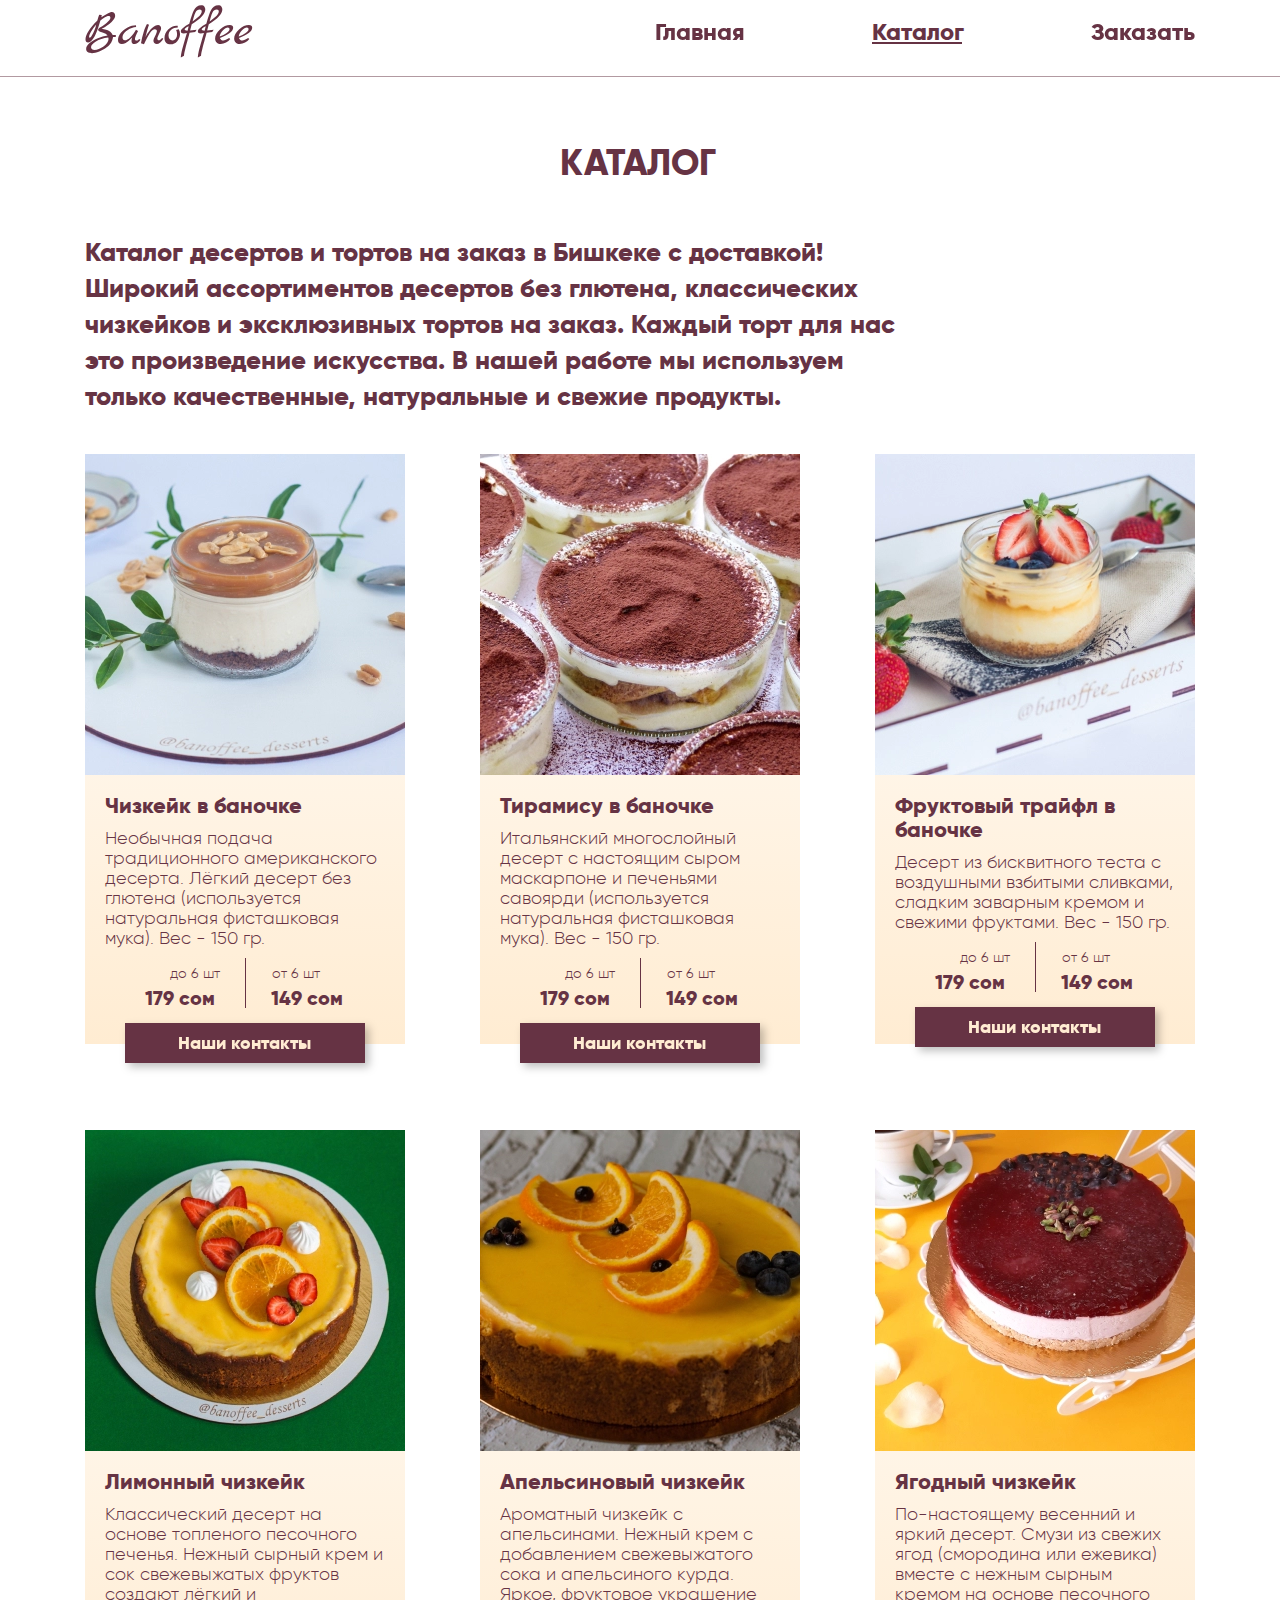
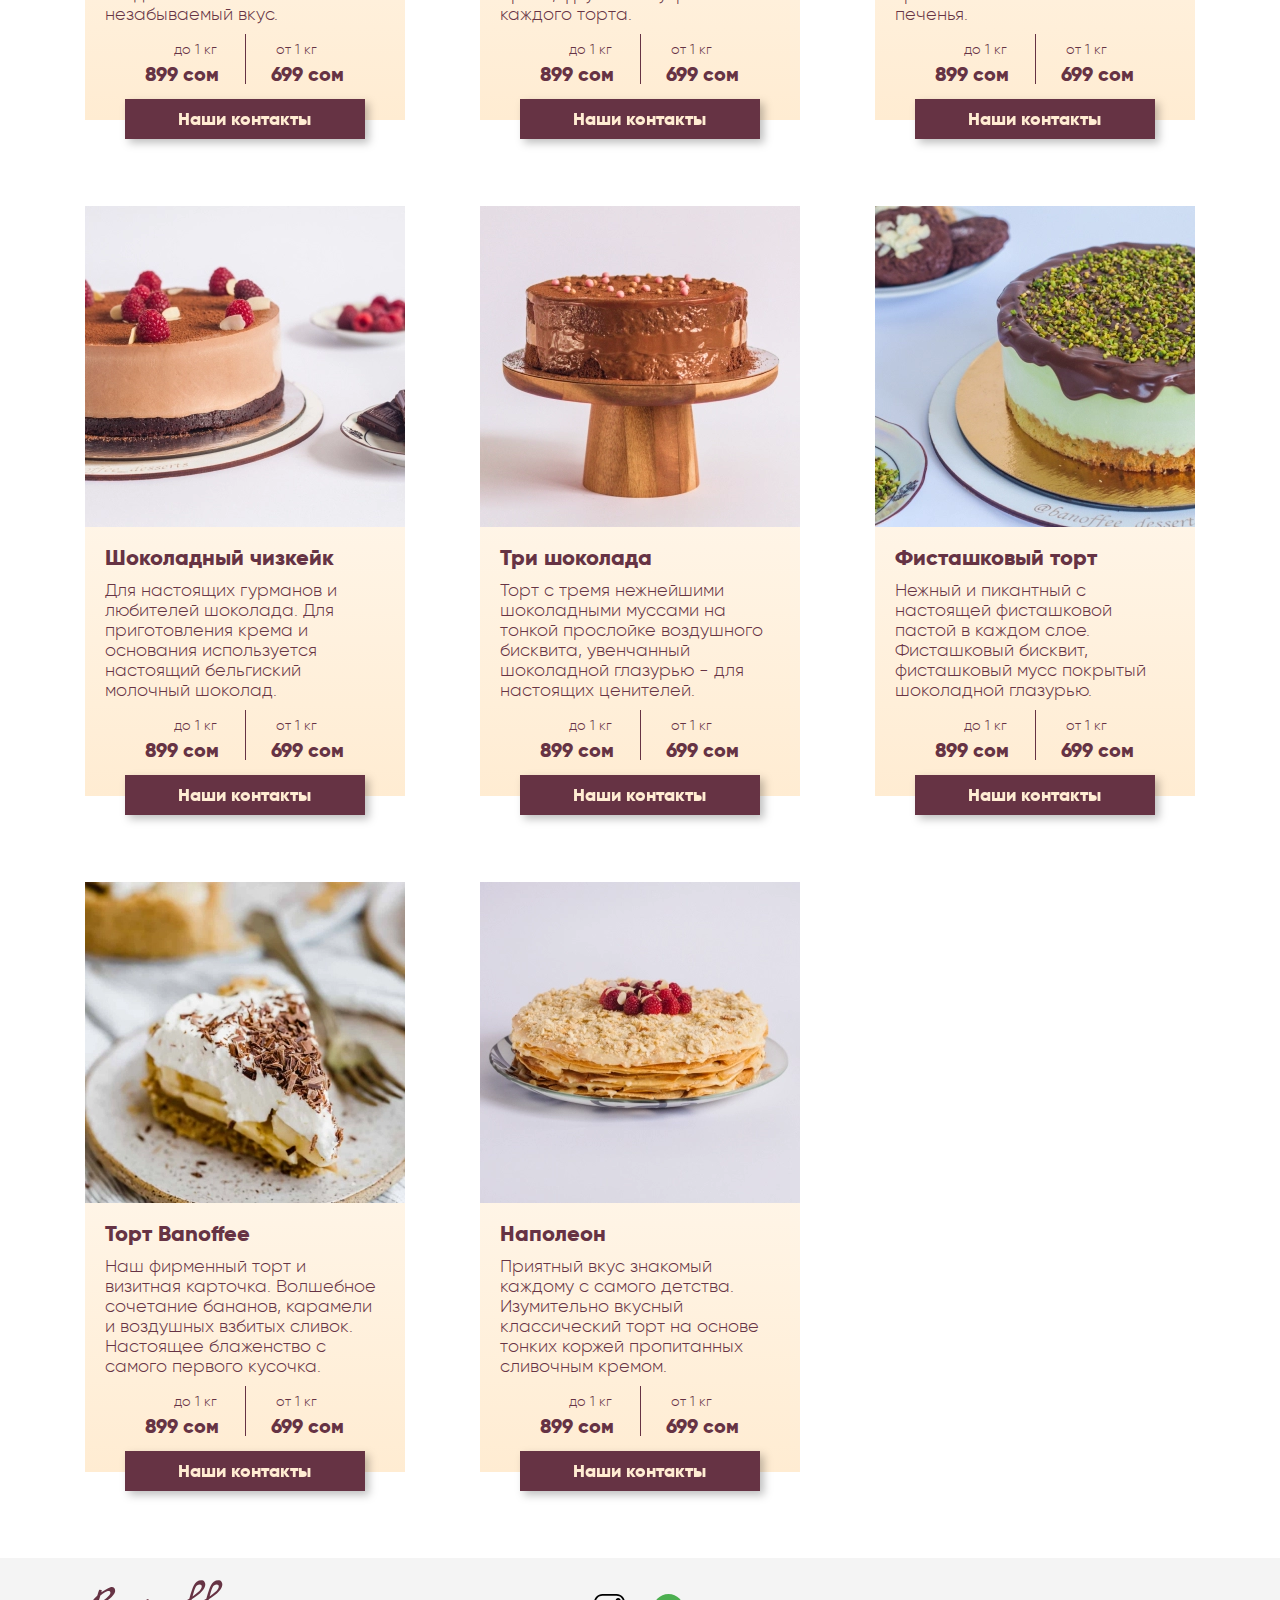
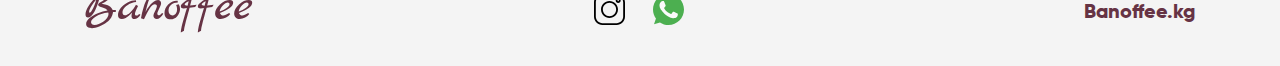
==== catalog.html @ 79b056dc "fixed mistakes in work for catalog page" ====
<!DOCTYPE html>
<html lang="ru">
<head>
  <meta charset="UTF-8">
  <title>Каталог тортов и десертов на заказ в Бишкеке, магазин «Banoffee»</title>
  <meta name="viewport" content="width=device-width,initial-scale=1">
  <meta name="format-detection" content="telephone=no">
  <!--[if lt IE 9]>
  <script src="//cdnjs.cloudflare.com/ajax/libs/html5shiv/r29/html5.min.js"></script>
  <![endif]-->
  <link rel="preload" href="fonts/Gilroylight.woff2" as="font">
  <link rel="preload" href="fonts/Gilroyextrabold.woff2" as="font">

  <link rel="stylesheet" href="css/catalog.css">
</head>
<body>

<header class="page-header">
  <div class="page-header__wrapper">
    <a href="#" class="page-header__logo"><svg width="168" height="53" viewBox="0 0 168 53" fill="none" xmlns="http://www.w3.org/2000/svg">
      <path d="M30.85 29.95L30.8 31.9L28.05 32C27.65 34.3333 27 36.2167 26.1 37.65C25.2333 39.0833 23.7667 40.6333 21.7 42.3C19.6333 43.9667 17.15 45.35 14.25 46.45C11.3833 47.5833 8.98333 48.15 7.05 48.15C5.11667 48.15 3.65 47.75 2.65 46.95C1.65 46.1833 1.15 45.1667 1.15 43.9C1.15 41.9667 2.28333 40.0333 4.55 38.1C6.85 36.1333 9.61667 34.5 12.85 33.2C16.1167 31.8667 19.35 30.9667 22.55 30.5C22.05 29.6667 21.2833 28.9833 20.25 28.45C19.25 27.9167 17.5333 27.3167 15.1 26.65C13.7667 26.2833 13.1 25.6833 13.1 24.85C13.1 24.35 13.3 23.9 13.7 23.5C14.1333 23.0667 14.8333 22.5667 15.8 22C16.8 21.4 17.7333 20.8 18.6 20.2C19.5 19.5667 20.4833 18.8167 21.55 17.95C22.65 17.0833 23.5667 16.1833 24.3 15.25C25.0333 14.3167 25.4 13.5 25.4 12.8C25.4 11.6333 24.8167 11.05 23.65 11.05C22.75 11.05 21.5167 11.4833 19.95 12.35C18.4167 13.1833 16.9 14.2667 15.4 15.6L13.25 22.4C11.75 27.1667 10.0833 30.8667 8.25 33.5C6.45 36.1333 4.73333 37.45 3.1 37.45C1.36667 37.45 0.5 36.3833 0.5 34.25C0.5 32.1167 1.53333 29.4 3.6 26.1C5.66667 22.7667 8.53333 19.35 12.2 15.85C12.2 15.8167 12.2833 15.5167 12.45 14.95C12.65 14.35 12.8333 13.75 13 13.15C13.5667 11.35 14 10.2 14.3 9.7L16.75 10.1C16.75 10.7333 16.6167 11.4833 16.35 12.35C18.2167 10.95 20.1833 9.73333 22.25 8.7C24.35 7.63333 25.8833 7.1 26.85 7.1C27.85 7.1 28.65 7.41667 29.25 8.05C29.85 8.65 30.15 9.55 30.15 10.75C30.15 11.9167 29.5833 13.2667 28.45 14.8C27.35 16.3333 25.9667 17.7167 24.3 18.95C21.2667 21.2167 18.6833 22.85 16.55 23.85C20.0167 24.3833 22.55 25.1 24.15 26C25.75 26.8667 26.9167 28.1833 27.65 29.95H30.85ZM6.55 31.1C8.88333 27.3333 10.4333 23.4667 11.2 19.5C9.4 21.4667 7.76667 23.7167 6.3 26.25C4.83333 28.7833 4.1 30.6167 4.1 31.75C4.1 32.45 4.33333 32.8 4.8 32.8C5.3 32.8 5.88333 32.2333 6.55 31.1ZM18.15 41.8C19.7833 40.7 21.0833 39.4667 22.05 38.1C23.0167 36.7333 23.5 35.45 23.5 34.25C23.5 33.6833 23.4167 33.1167 23.25 32.55C18.25 33.15 14.1333 34.4667 10.9 36.5C7.66667 38.5 6.05 40.4167 6.05 42.25C6.05 43.05 6.36667 43.6833 7 44.15C7.63333 44.65 8.5 44.9 9.6 44.9C12.3 44.9 15.15 43.8667 18.15 41.8ZM54.2996 33.95L55.4496 34.8C54.9829 35.8 54.1163 36.75 52.8496 37.65C51.6163 38.55 50.4829 39 49.4496 39C47.4829 39 46.4996 37.9667 46.4996 35.9C46.4996 34.9333 46.7496 33.7833 47.2496 32.45L45.3996 34.35C43.5996 36.1833 42.0329 37.4167 40.6996 38.05C39.3996 38.6833 38.1163 39 36.8496 39C35.5829 39 34.6163 38.65 33.9496 37.95C33.3163 37.2167 32.9996 36.2167 32.9996 34.95C32.9996 32.6167 33.8996 30.3167 35.6996 28.05C37.4996 25.75 39.7996 23.8833 42.5996 22.45C45.3996 21.0167 48.1996 20.2833 50.9996 20.25L51.0996 21.9L48.9996 22.35C45.9663 23.0167 43.2829 24.35 40.9496 26.35C38.6496 28.35 37.4996 30.35 37.4996 32.35C37.4996 34.3167 38.2996 35.3 39.8996 35.3C41.3996 35.3 43.2496 34.25 45.4496 32.15C47.6496 30.05 49.4829 27.5833 50.9496 24.75L53.0496 26C50.9829 30.1667 49.9496 32.8167 49.9496 33.95C49.9496 34.4167 50.0996 34.8167 50.3996 35.15C50.7329 35.45 51.0496 35.6 51.3496 35.6C51.6829 35.6 51.8996 35.5833 51.9996 35.55C52.0996 35.5167 52.1996 35.4833 52.2996 35.45C52.3996 35.3833 52.5163 35.3 52.6496 35.2C52.8163 35.1 52.9496 35 53.0496 34.9C53.1829 34.8 53.3829 34.65 53.6496 34.45C53.9163 34.25 54.1329 34.0833 54.2996 33.95ZM77.2371 32.95L78.2871 33.75C77.5538 35.2167 76.5371 36.45 75.2371 37.45C73.9704 38.45 72.8204 38.95 71.7871 38.95C70.7538 38.95 69.9371 38.65 69.3371 38.05C68.7371 37.45 68.4371 36.7 68.4371 35.8C68.4371 34.9 69.0038 33.3333 70.1371 31.1C71.3038 28.8333 71.8871 27.1667 71.8871 26.1C71.8871 25.6333 71.6871 25.2167 71.2871 24.85C70.9204 24.45 70.4704 24.25 69.9371 24.25C68.2371 24.25 66.5204 25.55 64.7871 28.15C63.0538 30.7167 61.1204 34.4333 58.9871 39.3L55.9871 38.25C56.6204 34.3833 57.5204 30.6167 58.6871 26.95C59.8871 23.25 60.9871 20.6 61.9871 19L64.0371 19.65C63.1038 22.0167 61.9204 26.1 60.4871 31.9C65.0871 24.0333 69.3204 20.1 73.1871 20.1C74.0204 20.1 74.7038 20.3833 75.2371 20.95C75.8038 21.5167 76.0871 22.1833 76.0871 22.95C76.0871 23.7167 75.9871 24.4167 75.7871 25.05C75.5871 25.65 74.9538 27.0833 73.8871 29.35C72.8538 31.5833 72.3371 32.9833 72.3371 33.55C72.3371 34.1167 72.5038 34.5667 72.8371 34.9C73.1704 35.2 73.4871 35.35 73.7871 35.35C74.0871 35.35 74.3371 35.3 74.5371 35.2C74.7371 35.1 74.9538 34.95 75.1871 34.75C75.4538 34.55 75.6871 34.3667 75.8871 34.2C76.0871 34.0333 76.3204 33.8167 76.5871 33.55C76.8871 33.25 77.1038 33.05 77.2371 32.95ZM93.7305 24.15C94.5971 25.5833 95.0305 27.1667 95.0305 28.9C95.0305 31.6 94.0971 34.0167 92.2305 36.15C90.3638 38.25 88.1638 39.3 85.6305 39.3C83.6971 39.3 82.1805 38.75 81.0805 37.65C80.0138 36.5167 79.4805 34.9667 79.4805 33C79.4805 29.8333 80.7138 27 83.1805 24.5C85.6471 21.9667 88.4138 20.7 91.4805 20.7C92.0471 20.7 92.4471 20.7167 92.6805 20.75L92.8305 22.4C90.1638 22.4 87.9471 23.1667 86.1805 24.7C84.4138 26.2333 83.5305 28.2 83.5305 30.6C83.5305 32.0333 83.8805 33.2 84.5805 34.1C85.2805 34.9667 86.2971 35.4 87.6305 35.4C88.9971 35.4 90.0805 34.8 90.8805 33.6C91.6805 32.4 92.0805 31 92.0805 29.4C92.0805 27.7667 91.7638 26.2833 91.1305 24.95L93.7305 24.15ZM106.733 19.35L105.133 25.4L111.633 24.65L110.183 27L104.583 27.75C104.15 29.55 103.417 32.2667 102.383 35.9C100.15 43.7667 99.0332 48.75 99.0332 50.85L95.8332 52.5C95.8332 49.6333 97.0665 44.1 99.5332 35.9C100.8 31.8 101.583 29.1667 101.883 28C100.717 28.3 99.6499 28.45 98.6832 28.45C96.7832 28.45 95.8332 27.7 95.8332 26.2C95.8332 25.3667 96.4665 24.3667 97.7332 23.2C99.5665 21.5 101.75 20 104.283 18.7C106.25 12 107.667 7.8 108.533 6.1C109.7 3.8 110.767 2.33333 111.733 1.7C113.167 0.799997 114.65 0.349997 116.183 0.349997C117.717 0.349997 118.8 0.783331 119.433 1.65C120.067 2.51667 120.35 3.53333 120.283 4.7C120.117 8.9 115.6 13.7833 106.733 19.35ZM114.733 4.6C112.867 4.6 111.483 5.5 110.583 7.3C109.883 8.7 109.267 10.3833 108.733 12.35C108.2 14.3167 107.817 15.6667 107.583 16.4C109.417 15.2667 111.383 13.7333 113.483 11.8C115.583 9.86666 116.667 8.18333 116.733 6.75C116.8 5.31667 116.133 4.6 114.733 4.6ZM102.583 25.65L103.683 21.25C102.417 21.7833 101.417 22.3333 100.683 22.9C99.9832 23.4667 99.6332 23.95 99.6332 24.35C99.6332 25.2167 100.617 25.65 102.583 25.65ZM123.774 19.35L122.174 25.4L128.674 24.65L127.224 27L121.624 27.75C121.191 29.55 120.458 32.2667 119.424 35.9C117.191 43.7667 116.074 48.75 116.074 50.85L112.874 52.5C112.874 49.6333 114.108 44.1 116.574 35.9C117.841 31.8 118.624 29.1667 118.924 28C117.758 28.3 116.691 28.45 115.724 28.45C113.824 28.45 112.874 27.7 112.874 26.2C112.874 25.3667 113.508 24.3667 114.774 23.2C116.608 21.5 118.791 20 121.324 18.7C123.291 12 124.708 7.8 125.574 6.1C126.741 3.8 127.808 2.33333 128.774 1.7C130.208 0.799997 131.691 0.349997 133.224 0.349997C134.758 0.349997 135.841 0.783331 136.474 1.65C137.108 2.51667 137.391 3.53333 137.324 4.7C137.158 8.9 132.641 13.7833 123.774 19.35ZM131.774 4.6C129.908 4.6 128.524 5.5 127.624 7.3C126.924 8.7 126.308 10.3833 125.774 12.35C125.241 14.3167 124.858 15.6667 124.624 16.4C126.458 15.2667 128.424 13.7333 130.524 11.8C132.624 9.86666 133.708 8.18333 133.774 6.75C133.841 5.31667 133.174 4.6 131.774 4.6ZM119.624 25.65L120.724 21.25C119.458 21.7833 118.458 22.3333 117.724 22.9C117.024 23.4667 116.674 23.95 116.674 24.35C116.674 25.2167 117.658 25.65 119.624 25.65ZM144.115 33.1L145.265 34C144.232 35.4333 142.815 36.6333 141.015 37.6C139.215 38.5333 137.465 39 135.765 39C134.065 39 132.699 38.5 131.665 37.5C130.632 36.5 130.115 35.1833 130.115 33.55C130.115 30.4833 131.732 27.4667 134.965 24.5C138.232 21.5333 141.532 20.05 144.865 20.05C147.065 20.05 148.165 20.9167 148.165 22.65C148.165 24.45 146.999 26.2667 144.665 28.1C142.365 29.9333 139.115 31.6 134.915 33.1C135.215 33.8667 135.682 34.4667 136.315 34.9C136.949 35.3333 137.599 35.55 138.265 35.55C139.699 35.55 141.649 34.7333 144.115 33.1ZM134.665 31.6C137.365 30.6667 139.682 29.5 141.615 28.1C143.549 26.7 144.515 25.4167 144.515 24.25C144.515 23.8167 144.349 23.4333 144.015 23.1C143.682 22.7667 143.299 22.6 142.865 22.6C141.299 22.6 139.599 23.5833 137.765 25.55C135.965 27.4833 134.932 29.5 134.665 31.6ZM163.158 33.1L164.308 34C163.275 35.4333 161.858 36.6333 160.058 37.6C158.258 38.5333 156.508 39 154.808 39C153.108 39 151.742 38.5 150.708 37.5C149.675 36.5 149.158 35.1833 149.158 33.55C149.158 30.4833 150.775 27.4667 154.008 24.5C157.275 21.5333 160.575 20.05 163.908 20.05C166.108 20.05 167.208 20.9167 167.208 22.65C167.208 24.45 166.042 26.2667 163.708 28.1C161.408 29.9333 158.158 31.6 153.958 33.1C154.258 33.8667 154.725 34.4667 155.358 34.9C155.992 35.3333 156.642 35.55 157.308 35.55C158.742 35.55 160.692 34.7333 163.158 33.1ZM153.708 31.6C156.408 30.6667 158.725 29.5 160.658 28.1C162.592 26.7 163.558 25.4167 163.558 24.25C163.558 23.8167 163.392 23.4333 163.058 23.1C162.725 22.7667 162.342 22.6 161.908 22.6C160.342 22.6 158.642 23.5833 156.808 25.55C155.008 27.4833 153.975 29.5 153.708 31.6Z" fill="#663344"/>
    </svg>
    </a>
    <nav class="main-nav main-nav--closed main-nav--nojs">
      <button class="main-nav__toggle" type="button"><span class="visually-hidden">Открыть меню</span></button>
      <div class="main-nav__wrapper">
        <ul class="main-nav__list site-list">
          <li class="site-list__item hvr-underline-from-center">
            <a href="index.html">Главная</a>
          </li>
          <li class="site-list__item site-list__item--active">
            <a>Каталог</a>
          </li>
          <li class="site-list__item hvr-underline-from-center">
            <a href="order.html">Заказать</a>
          </li>
        </ul>
      </div>

    </nav>
  </div>
</header>

<main>
  <h1 class="visually-hidden">Каталог тортов и десертов на заказ в Бишкеке с доставкой, магазин «Banoffee»</h1>

  <section class="catalog-intro">
    <div class="catalog-intro__wrapper">
      <h2 class="catalog-intro__heading">Каталог</h2>
      <p class="catalog-intro__description">Каталог десертов и тортов на заказ в Бишкеке с доставкой! Широкий ассортиментов десертов без глютена, классических чизкейков и эксклюзивных тортов на заказ. Каждый торт для нас это произведение искусства. В нашей работе мы используем только качественные, натуральные и свежие продукты.</p>
    </div>
  </section>

  <div class="catalog-list">
    <div class="catalog-list__wrapper">

      <article class="catalog-item">
        <div class="catalog-item__bg"></div>
        <picture>
          <source type="image/webp"
                  srcset="img/catalog/card-pp-mobile.webp 1x, img/catalog/card-pp-mobile@2x.webp 2x">
          <img src="img/catalog/card-pp-mobile.jpg"
               srcset="img/catalog/card-pp-mobile@2x.jpg 2x"
               alt="Чизкейк в баночке для правильного питания на заказ в Бишкеке" class="catalog-item__img">
        </picture>
        <h3 class="catalog-item__heading">Чизкейк в баночке<em class="visually-hidden">на заказ в Бишкеке</em></h3>
        <p class="catalog-item__description">Необычная подача традиционного американского десерта. Лёгкий десерт без
          глютена (используется натуральная фисташковая мука). Вес - 150 гр.</p>
        <table class="catalog-item__table">
          <thead>
          <tr>
            <th>до 6 шт</th>
            <th>от 6 шт</th>
          </tr>
          </thead>
          <tbody>
          <tr>
            <td>179 сом</td>
            <td>149 сом</td>
          </tr>
          </tbody>
        </table>

        <a href="contact.html" class="btn btn--catalog hvr-fade">Наши контакты</a>
      </article>

      <article class="catalog-item">
        <div class="catalog-item__bg"></div>
        <picture>
          <source type="image/webp"
                  srcset="img/catalog/card-tiramisu-mobile.webp 1x, img/catalog/card-tiramisu-mobile@2x.webp 2x">
          <img src="img/catalog/card-tiramisu-mobile.jpg"
               srcset="img/catalog/card-tiramisu-mobile@2x.jpg 2x"
               alt="Тирамису в баночке на заказ в Бишкеке" class="catalog-item__img">
        </picture>
        <h3 class="catalog-item__heading">Тирамису в баночке<em class="visually-hidden">на заказ в Бишкеке</em></h3>
        <p class="catalog-item__description">Итальянский многослойный десерт с настоящим сыром маскарпоне и печеньями савоярди (используется натуральная фисташковая мука). Вес - 150 гр.</p>
        <table class="catalog-item__table">
          <thead>
          <tr>
            <th>до 6 шт</th>
            <th>от 6 шт</th>
          </tr>
          </thead>
          <tbody>
          <tr>
            <td>179 сом</td>
            <td>149 сом</td>
          </tr>
          </tbody>
        </table>

        <a href="contact.html" class="btn btn--catalog hvr-fade">Наши контакты</a>
      </article>

      <article class="catalog-item">
        <div class="catalog-item__bg"></div>
        <picture>
          <source type="image/webp"
                  srcset="img/catalog/card-trifle-mobile.webp 1x, img/catalog/card-trifle-mobile@2x.webp 2x">
          <img src="img/catalog/card-trifle-mobile.jpg"
               srcset="img/catalog/card-trifle-mobile@2x.jpg 2x"
               alt="Фруктовый трайфл в баночке на заказ в Бишкеке" class="catalog-item__img">
        </picture>
        <h3 class="catalog-item__heading">Фруктовый трайфл в баночке<em class="visually-hidden">на заказ в Бишкеке</em></h3>
        <p class="catalog-item__description">Десерт из бисквитного теста с воздушными взбитыми сливками, сладким заварным кремом и свежими фруктами. Вес - 150 гр.</p>
        <table class="catalog-item__table">
          <thead>
          <tr>
            <th>до 6 шт</th>
            <th>от 6 шт</th>
          </tr>
          </thead>
          <tbody>
          <tr>
            <td>179 сом</td>
            <td>149 сом</td>
          </tr>
          </tbody>
        </table>

        <a href="contact.html" class="btn btn--catalog hvr-fade">Наши контакты</a>
      </article>

      <article class="catalog-item">
        <div class="catalog-item__bg"></div>
        <picture>
          <source type="image/webp"
                  srcset="img/catalog/card-lemon-mobile.webp 1x, img/catalog/card-lemon-mobile@2x.webp 2x">
          <img src="img/catalog/card-lemon-mobile.jpg"
               srcset="img/catalog/card-lemon-mobile@2x.jpg 2x"
               alt="Лимонный чизкейк на заказ в Бишкеке" class="catalog-item__img">
        </picture>
        <h3 class="catalog-item__heading">Лимонный чизкейк<em class="visually-hidden">на заказ в Бишкеке</em></h3>
        <p class="catalog-item__description">Классический десерт на основе топленого песочного печенья. Нежный сырный
          крем и
          сок свежевыжатых фруктов создают лёгкий и незабываемый вкус. </p>
        <table class="catalog-item__table">
          <thead>
          <tr>
            <th>до 1 кг</th>
            <th>от 1 кг</th>
          </tr>
          </thead>
          <tbody>
          <tr>
            <td>899 сом</td>
            <td>699 сом</td>
          </tr>
          </tbody>
        </table>

        <a href="contact.html" class="btn btn--catalog hvr-fade">Наши контакты</a>
      </article>

      <article class="catalog-item">
        <div class="catalog-item__bg"></div>
        <picture>
          <source type="image/webp"
                  srcset="img/catalog/card-orange-mobile.webp 1x, img/catalog/card-orange-mobile@2x.webp 2x">
          <img src="img/catalog/card-orange-mobile.jpg"
               srcset="img/catalog/card-orange-mobile@2x.jpg 2x"
               alt="Апельсиновый чизкейк на заказ в Бишкеке" class="catalog-item__img">
        </picture>
        <h3 class="catalog-item__heading">Апельсиновый чизкейк<em class="visually-hidden">на заказ в Бишкеке</em></h3>
        <p class="catalog-item__description">Ароматный чизкейк с апельсинами. Нежный крем с добавлением свежевыжатого
          сока и апельсиного курда. Яркое,
          фруктовое украшение каждого торта. </p>
        <table class="catalog-item__table">
          <thead>
          <tr>
            <th>до 1 кг</th>
            <th>от 1 кг</th>
          </tr>
          </thead>
          <tbody>
          <tr>
            <td>899 сом</td>
            <td>699 сом</td>
          </tr>
          </tbody>
        </table>

        <a href="contact.html" class="btn btn--catalog hvr-fade">Наши контакты</a>
      </article>

      <article class="catalog-item">
        <div class="catalog-item__bg"></div>
        <picture>
          <source type="image/webp"
                  srcset="img/catalog/card-berry-mobile.webp 1x, img/catalog/card-berry-mobile@2x.webp 2x">
          <img src="img/catalog/card-berry-mobile.jpg"
               srcset="img/catalog/card-berry-mobile@2x.jpg 2x"
               alt="Ягодный чизкейк на заказ в Бишкеке" class="catalog-item__img">
        </picture>
        <h3 class="catalog-item__heading">Ягодный чизкейк<em class="visually-hidden">на заказ в Бишкеке</em></h3>
        <p class="catalog-item__description">По-настоящему весенний и яркий десерт. Смузи из свежих ягод (смородина
          или ежевика) вместе с нежным сырным кремом на основе песочного печенья.</p>
        <table class="catalog-item__table">
          <thead>
          <tr>
            <th>до 1 кг</th>
            <th>от 1 кг</th>
          </tr>
          </thead>
          <tbody>
          <tr>
            <td>899 сом</td>
            <td>699 сом</td>
          </tr>
          </tbody>
        </table>

        <a href="contact.html" class="btn btn--catalog hvr-fade">Наши контакты</a>
      </article>

      <article class="catalog-item">
        <div class="catalog-item__bg"></div>
        <picture>
          <source type="image/webp"
                  srcset="img/catalog/card-choc-mobile.webp 1x, img/catalog/card-choc-mobile@2x.webp 2x">
          <img src="img/catalog/card-choc-mobile.jpg"
               srcset="img/catalog/card-choc-mobile@2x.jpg 2x"
               alt="Шоколадный чизкейк на заказ в Бишкеке" class="catalog-item__img">
        </picture>
        <h3 class="catalog-item__heading">Шоколадный чизкейк<em class="visually-hidden">на заказ в Бишкеке</em></h3>
        <p class="catalog-item__description">Для настоящих гурманов и любителей шоколада. Для приготовления крема и
          основания
          используется настоящий бельгиский молочный шоколад.</p>
        <table class="catalog-item__table">
          <thead>
          <tr>
            <th>до 1 кг</th>
            <th>от 1 кг</th>
          </tr>
          </thead>
          <tbody>
          <tr>
            <td>899 сом</td>
            <td>699 сом</td>
          </tr>
          </tbody>
        </table>

        <a href="contact.html" class="btn btn--catalog hvr-fade">Наши контакты</a>
      </article>

      <article class="catalog-item">
        <div class="catalog-item__bg"></div>
        <picture>
          <source type="image/webp"
                  srcset="img/catalog/card-three-mobile.webp 1x, img/catalog/card-three-mobile@2x.webp 2x">
          <img src="img/catalog/card-three-mobile.jpg"
               srcset="img/catalog/card-three-mobile@2x.jpg 2x"
               alt="Три шоколада на заказ в Бишкеке" class="catalog-item__img">
        </picture>
        <h3 class="catalog-item__heading">Три шоколада<em class="visually-hidden">на заказ в Бишкеке</em></h3>
        <p class="catalog-item__description">Торт с тремя нежнейшими шоколадными муссами на тонкой прослойке
          воздушного бисквита, увенчанный шоколадной глазурью - для настоящих ценителей.</p>
        <table class="catalog-item__table">
          <thead>
          <tr>
            <th>до 1 кг</th>
            <th>от 1 кг</th>
          </tr>
          </thead>
          <tbody>
          <tr>
            <td>899 сом</td>
            <td>699 сом</td>
          </tr>
          </tbody>
        </table>

        <a href="contact.html" class="btn btn--catalog hvr-fade">Наши контакты</a>
      </article>

      <article class="catalog-item">
        <div class="catalog-item__bg"></div>
        <picture>
          <source type="image/webp"
                  srcset="img/catalog/card-pist-mobile.webp 1x, img/catalog/card-pist-mobile@2x.webp 2x">
          <img src="img/catalog/card-pist-mobile.jpg"
               srcset="img/catalog/card-pist-mobile@2x.jpg 2x"
               alt="Фисташковый торт на заказ в Бишкеке" class="catalog-item__img">
        </picture>
        <h3 class="catalog-item__heading">Фисташковый торт<em class="visually-hidden">на заказ в Бишкеке</em></h3>
        <p class="catalog-item__description">Нежный и пикантный с настоящей фисташковой пастой в каждом слое.
          Фисташковый бисквит, фисташковый мусс покрытый шоколадной глазурью.</p>
        <table class="catalog-item__table">
          <thead>
          <tr>
            <th>до 1 кг</th>
            <th>от 1 кг</th>
          </tr>
          </thead>
          <tbody>
          <tr>
            <td>899 сом</td>
            <td>699 сом</td>
          </tr>
          </tbody>
        </table>

        <a href="contact.html" class="btn btn--catalog hvr-fade">Наши контакты</a>
      </article>

      <article class="catalog-item">
        <div class="catalog-item__bg"></div>
        <picture>
          <source type="image/webp"
                  srcset="img/catalog/card-banoffee-mobile.webp 1x, img/catalog/card-banoffee-mobile@2x.webp 2x">
          <img src="img/catalog/card-banoffee-mobile.jpg"
               srcset="img/catalog/card-banoffee-mobile@2x.jpg 2x"
               alt="Торт Banoffee на заказ в Бишкеке" class="catalog-item__img">
        </picture>
        <h3 class="catalog-item__heading">Торт Banoffee<em class="visually-hidden">на заказ в Бишкеке</em></h3>
        <p class="catalog-item__description">Наш фирменный торт и визитная карточка. Волшебное сочетание
          бананов, карамели и
          воздушных
          взбитых сливок. Настоящее блаженство с самого первого кусочка.</p>
        <table class="catalog-item__table">
          <thead>
          <tr>
            <th>до 1 кг</th>
            <th>от 1 кг</th>
          </tr>
          </thead>
          <tbody>
          <tr>
            <td>899 сом</td>
            <td>699 сом</td>
          </tr>
          </tbody>
        </table>

        <a href="contact.html" class="btn btn--catalog hvr-fade">Наши контакты</a>
      </article>

      <article class="catalog-item">
        <div class="catalog-item__bg"></div>
        <picture>
          <source type="image/webp"
                  srcset="img/catalog/card-napoleon-mobile.webp 1x, img/catalog/card-napoleon-mobile@2x.webp 2x">
          <img src="img/catalog/card-napoleon-mobile.jpg"
               srcset="img/catalog/card-napoleon-mobile@2x.jpg 2x"
               alt="Наполеон на заказ в Бишкеке" class="catalog-item__img">
        </picture>
        <h3 class="catalog-item__heading">Наполеон<em class="visually-hidden">на заказ в Бишкеке</em></h3>
        <p class="catalog-item__description">Приятный вкус знакомый каждому с самого детства. Изумительно вкусный
          классический торт на основе тонких коржей пропитанных сливочным кремом.</p>
        <table class="catalog-item__table">
          <thead>
          <tr>
            <th>до 1 кг</th>
            <th>от 1 кг</th>
          </tr>
          </thead>
          <tbody>
          <tr>
            <td>899 сом</td>
            <td>699 сом</td>
          </tr>
          </tbody>
        </table>

        <a href="contact.html" class="btn btn--catalog hvr-fade">Наши контакты</a>
      </article>


    </div>
  </div>
</main>

<footer class="page-footer">
  <div class="page-footer__wrapper">
    <a href="index.html" class="page-footer__logo"><svg width="168" height="53" viewBox="0 0 168 53" fill="none" xmlns="http://www.w3.org/2000/svg">
      <path d="M30.85 29.95L30.8 31.9L28.05 32C27.65 34.3333 27 36.2167 26.1 37.65C25.2333 39.0833 23.7667 40.6333 21.7 42.3C19.6333 43.9667 17.15 45.35 14.25 46.45C11.3833 47.5833 8.98333 48.15 7.05 48.15C5.11667 48.15 3.65 47.75 2.65 46.95C1.65 46.1833 1.15 45.1667 1.15 43.9C1.15 41.9667 2.28333 40.0333 4.55 38.1C6.85 36.1333 9.61667 34.5 12.85 33.2C16.1167 31.8667 19.35 30.9667 22.55 30.5C22.05 29.6667 21.2833 28.9833 20.25 28.45C19.25 27.9167 17.5333 27.3167 15.1 26.65C13.7667 26.2833 13.1 25.6833 13.1 24.85C13.1 24.35 13.3 23.9 13.7 23.5C14.1333 23.0667 14.8333 22.5667 15.8 22C16.8 21.4 17.7333 20.8 18.6 20.2C19.5 19.5667 20.4833 18.8167 21.55 17.95C22.65 17.0833 23.5667 16.1833 24.3 15.25C25.0333 14.3167 25.4 13.5 25.4 12.8C25.4 11.6333 24.8167 11.05 23.65 11.05C22.75 11.05 21.5167 11.4833 19.95 12.35C18.4167 13.1833 16.9 14.2667 15.4 15.6L13.25 22.4C11.75 27.1667 10.0833 30.8667 8.25 33.5C6.45 36.1333 4.73333 37.45 3.1 37.45C1.36667 37.45 0.5 36.3833 0.5 34.25C0.5 32.1167 1.53333 29.4 3.6 26.1C5.66667 22.7667 8.53333 19.35 12.2 15.85C12.2 15.8167 12.2833 15.5167 12.45 14.95C12.65 14.35 12.8333 13.75 13 13.15C13.5667 11.35 14 10.2 14.3 9.7L16.75 10.1C16.75 10.7333 16.6167 11.4833 16.35 12.35C18.2167 10.95 20.1833 9.73333 22.25 8.7C24.35 7.63333 25.8833 7.1 26.85 7.1C27.85 7.1 28.65 7.41667 29.25 8.05C29.85 8.65 30.15 9.55 30.15 10.75C30.15 11.9167 29.5833 13.2667 28.45 14.8C27.35 16.3333 25.9667 17.7167 24.3 18.95C21.2667 21.2167 18.6833 22.85 16.55 23.85C20.0167 24.3833 22.55 25.1 24.15 26C25.75 26.8667 26.9167 28.1833 27.65 29.95H30.85ZM6.55 31.1C8.88333 27.3333 10.4333 23.4667 11.2 19.5C9.4 21.4667 7.76667 23.7167 6.3 26.25C4.83333 28.7833 4.1 30.6167 4.1 31.75C4.1 32.45 4.33333 32.8 4.8 32.8C5.3 32.8 5.88333 32.2333 6.55 31.1ZM18.15 41.8C19.7833 40.7 21.0833 39.4667 22.05 38.1C23.0167 36.7333 23.5 35.45 23.5 34.25C23.5 33.6833 23.4167 33.1167 23.25 32.55C18.25 33.15 14.1333 34.4667 10.9 36.5C7.66667 38.5 6.05 40.4167 6.05 42.25C6.05 43.05 6.36667 43.6833 7 44.15C7.63333 44.65 8.5 44.9 9.6 44.9C12.3 44.9 15.15 43.8667 18.15 41.8ZM54.2996 33.95L55.4496 34.8C54.9829 35.8 54.1163 36.75 52.8496 37.65C51.6163 38.55 50.4829 39 49.4496 39C47.4829 39 46.4996 37.9667 46.4996 35.9C46.4996 34.9333 46.7496 33.7833 47.2496 32.45L45.3996 34.35C43.5996 36.1833 42.0329 37.4167 40.6996 38.05C39.3996 38.6833 38.1163 39 36.8496 39C35.5829 39 34.6163 38.65 33.9496 37.95C33.3163 37.2167 32.9996 36.2167 32.9996 34.95C32.9996 32.6167 33.8996 30.3167 35.6996 28.05C37.4996 25.75 39.7996 23.8833 42.5996 22.45C45.3996 21.0167 48.1996 20.2833 50.9996 20.25L51.0996 21.9L48.9996 22.35C45.9663 23.0167 43.2829 24.35 40.9496 26.35C38.6496 28.35 37.4996 30.35 37.4996 32.35C37.4996 34.3167 38.2996 35.3 39.8996 35.3C41.3996 35.3 43.2496 34.25 45.4496 32.15C47.6496 30.05 49.4829 27.5833 50.9496 24.75L53.0496 26C50.9829 30.1667 49.9496 32.8167 49.9496 33.95C49.9496 34.4167 50.0996 34.8167 50.3996 35.15C50.7329 35.45 51.0496 35.6 51.3496 35.6C51.6829 35.6 51.8996 35.5833 51.9996 35.55C52.0996 35.5167 52.1996 35.4833 52.2996 35.45C52.3996 35.3833 52.5163 35.3 52.6496 35.2C52.8163 35.1 52.9496 35 53.0496 34.9C53.1829 34.8 53.3829 34.65 53.6496 34.45C53.9163 34.25 54.1329 34.0833 54.2996 33.95ZM77.2371 32.95L78.2871 33.75C77.5538 35.2167 76.5371 36.45 75.2371 37.45C73.9704 38.45 72.8204 38.95 71.7871 38.95C70.7538 38.95 69.9371 38.65 69.3371 38.05C68.7371 37.45 68.4371 36.7 68.4371 35.8C68.4371 34.9 69.0038 33.3333 70.1371 31.1C71.3038 28.8333 71.8871 27.1667 71.8871 26.1C71.8871 25.6333 71.6871 25.2167 71.2871 24.85C70.9204 24.45 70.4704 24.25 69.9371 24.25C68.2371 24.25 66.5204 25.55 64.7871 28.15C63.0538 30.7167 61.1204 34.4333 58.9871 39.3L55.9871 38.25C56.6204 34.3833 57.5204 30.6167 58.6871 26.95C59.8871 23.25 60.9871 20.6 61.9871 19L64.0371 19.65C63.1038 22.0167 61.9204 26.1 60.4871 31.9C65.0871 24.0333 69.3204 20.1 73.1871 20.1C74.0204 20.1 74.7038 20.3833 75.2371 20.95C75.8038 21.5167 76.0871 22.1833 76.0871 22.95C76.0871 23.7167 75.9871 24.4167 75.7871 25.05C75.5871 25.65 74.9538 27.0833 73.8871 29.35C72.8538 31.5833 72.3371 32.9833 72.3371 33.55C72.3371 34.1167 72.5038 34.5667 72.8371 34.9C73.1704 35.2 73.4871 35.35 73.7871 35.35C74.0871 35.35 74.3371 35.3 74.5371 35.2C74.7371 35.1 74.9538 34.95 75.1871 34.75C75.4538 34.55 75.6871 34.3667 75.8871 34.2C76.0871 34.0333 76.3204 33.8167 76.5871 33.55C76.8871 33.25 77.1038 33.05 77.2371 32.95ZM93.7305 24.15C94.5971 25.5833 95.0305 27.1667 95.0305 28.9C95.0305 31.6 94.0971 34.0167 92.2305 36.15C90.3638 38.25 88.1638 39.3 85.6305 39.3C83.6971 39.3 82.1805 38.75 81.0805 37.65C80.0138 36.5167 79.4805 34.9667 79.4805 33C79.4805 29.8333 80.7138 27 83.1805 24.5C85.6471 21.9667 88.4138 20.7 91.4805 20.7C92.0471 20.7 92.4471 20.7167 92.6805 20.75L92.8305 22.4C90.1638 22.4 87.9471 23.1667 86.1805 24.7C84.4138 26.2333 83.5305 28.2 83.5305 30.6C83.5305 32.0333 83.8805 33.2 84.5805 34.1C85.2805 34.9667 86.2971 35.4 87.6305 35.4C88.9971 35.4 90.0805 34.8 90.8805 33.6C91.6805 32.4 92.0805 31 92.0805 29.4C92.0805 27.7667 91.7638 26.2833 91.1305 24.95L93.7305 24.15ZM106.733 19.35L105.133 25.4L111.633 24.65L110.183 27L104.583 27.75C104.15 29.55 103.417 32.2667 102.383 35.9C100.15 43.7667 99.0332 48.75 99.0332 50.85L95.8332 52.5C95.8332 49.6333 97.0665 44.1 99.5332 35.9C100.8 31.8 101.583 29.1667 101.883 28C100.717 28.3 99.6499 28.45 98.6832 28.45C96.7832 28.45 95.8332 27.7 95.8332 26.2C95.8332 25.3667 96.4665 24.3667 97.7332 23.2C99.5665 21.5 101.75 20 104.283 18.7C106.25 12 107.667 7.8 108.533 6.1C109.7 3.8 110.767 2.33333 111.733 1.7C113.167 0.799997 114.65 0.349997 116.183 0.349997C117.717 0.349997 118.8 0.783331 119.433 1.65C120.067 2.51667 120.35 3.53333 120.283 4.7C120.117 8.9 115.6 13.7833 106.733 19.35ZM114.733 4.6C112.867 4.6 111.483 5.5 110.583 7.3C109.883 8.7 109.267 10.3833 108.733 12.35C108.2 14.3167 107.817 15.6667 107.583 16.4C109.417 15.2667 111.383 13.7333 113.483 11.8C115.583 9.86666 116.667 8.18333 116.733 6.75C116.8 5.31667 116.133 4.6 114.733 4.6ZM102.583 25.65L103.683 21.25C102.417 21.7833 101.417 22.3333 100.683 22.9C99.9832 23.4667 99.6332 23.95 99.6332 24.35C99.6332 25.2167 100.617 25.65 102.583 25.65ZM123.774 19.35L122.174 25.4L128.674 24.65L127.224 27L121.624 27.75C121.191 29.55 120.458 32.2667 119.424 35.9C117.191 43.7667 116.074 48.75 116.074 50.85L112.874 52.5C112.874 49.6333 114.108 44.1 116.574 35.9C117.841 31.8 118.624 29.1667 118.924 28C117.758 28.3 116.691 28.45 115.724 28.45C113.824 28.45 112.874 27.7 112.874 26.2C112.874 25.3667 113.508 24.3667 114.774 23.2C116.608 21.5 118.791 20 121.324 18.7C123.291 12 124.708 7.8 125.574 6.1C126.741 3.8 127.808 2.33333 128.774 1.7C130.208 0.799997 131.691 0.349997 133.224 0.349997C134.758 0.349997 135.841 0.783331 136.474 1.65C137.108 2.51667 137.391 3.53333 137.324 4.7C137.158 8.9 132.641 13.7833 123.774 19.35ZM131.774 4.6C129.908 4.6 128.524 5.5 127.624 7.3C126.924 8.7 126.308 10.3833 125.774 12.35C125.241 14.3167 124.858 15.6667 124.624 16.4C126.458 15.2667 128.424 13.7333 130.524 11.8C132.624 9.86666 133.708 8.18333 133.774 6.75C133.841 5.31667 133.174 4.6 131.774 4.6ZM119.624 25.65L120.724 21.25C119.458 21.7833 118.458 22.3333 117.724 22.9C117.024 23.4667 116.674 23.95 116.674 24.35C116.674 25.2167 117.658 25.65 119.624 25.65ZM144.115 33.1L145.265 34C144.232 35.4333 142.815 36.6333 141.015 37.6C139.215 38.5333 137.465 39 135.765 39C134.065 39 132.699 38.5 131.665 37.5C130.632 36.5 130.115 35.1833 130.115 33.55C130.115 30.4833 131.732 27.4667 134.965 24.5C138.232 21.5333 141.532 20.05 144.865 20.05C147.065 20.05 148.165 20.9167 148.165 22.65C148.165 24.45 146.999 26.2667 144.665 28.1C142.365 29.9333 139.115 31.6 134.915 33.1C135.215 33.8667 135.682 34.4667 136.315 34.9C136.949 35.3333 137.599 35.55 138.265 35.55C139.699 35.55 141.649 34.7333 144.115 33.1ZM134.665 31.6C137.365 30.6667 139.682 29.5 141.615 28.1C143.549 26.7 144.515 25.4167 144.515 24.25C144.515 23.8167 144.349 23.4333 144.015 23.1C143.682 22.7667 143.299 22.6 142.865 22.6C141.299 22.6 139.599 23.5833 137.765 25.55C135.965 27.4833 134.932 29.5 134.665 31.6ZM163.158 33.1L164.308 34C163.275 35.4333 161.858 36.6333 160.058 37.6C158.258 38.5333 156.508 39 154.808 39C153.108 39 151.742 38.5 150.708 37.5C149.675 36.5 149.158 35.1833 149.158 33.55C149.158 30.4833 150.775 27.4667 154.008 24.5C157.275 21.5333 160.575 20.05 163.908 20.05C166.108 20.05 167.208 20.9167 167.208 22.65C167.208 24.45 166.042 26.2667 163.708 28.1C161.408 29.9333 158.158 31.6 153.958 33.1C154.258 33.8667 154.725 34.4667 155.358 34.9C155.992 35.3333 156.642 35.55 157.308 35.55C158.742 35.55 160.692 34.7333 163.158 33.1ZM153.708 31.6C156.408 30.6667 158.725 29.5 160.658 28.1C162.592 26.7 163.558 25.4167 163.558 24.25C163.558 23.8167 163.392 23.4333 163.058 23.1C162.725 22.7667 162.342 22.6 161.908 22.6C160.342 22.6 158.642 23.5833 156.808 25.55C155.008 27.4833 153.975 29.5 153.708 31.6Z" fill="#663344"/>
    </svg></a>
    <div class="footer-socials">
      <a href="#" class="insta"><svg width="31" height="31" viewBox="0 0 33 33" fill="none"
                                     xmlns="http://www.w3.org/2000/svg">
        <path
          d="M24.0672 0H8.93278C4.00716 0 0 4.00716 0 8.93278V24.0674C0 28.9928 4.00716 32.9999 8.93278 32.9999H24.0674C28.9928 32.9999 32.9999 28.9928 32.9999 24.0674V8.93278C32.9999 4.00716 28.9928 0 24.0672 0V0ZM31.0653 24.0674C31.0653 27.926 27.926 31.0653 24.0672 31.0653H8.93278C5.07391 31.0653 1.9346 27.926 1.9346 24.0674V8.93278C1.9346 5.07391 5.07391 1.9346 8.93278 1.9346H24.0674C27.926 1.9346 31.0653 5.07391 31.0653 8.93278V24.0674Z" fill="black"/>
        <path
          d="M16.5 7.47681C11.5245 7.47681 7.47681 11.5245 7.47681 16.5C7.47681 21.4754 11.5245 25.5231 16.5 25.5231C21.4754 25.5231 25.5231 21.4754 25.5231 16.5C25.5231 11.5245 21.4754 7.47681 16.5 7.47681ZM16.5 23.5885C12.5915 23.5885 9.4114 20.4087 9.4114 16.5C9.4114 12.5915 12.5915 9.4114 16.5 9.4114C20.4087 9.4114 23.5885 12.5915 23.5885 16.5C23.5885 20.4087 20.4087 23.5885 16.5 23.5885Z" fill="black"/>
        <path
          d="M25.739 4.27222C24.2687 4.27222 23.0728 5.46837 23.0728 6.93845C23.0728 8.40879 24.2687 9.60494 25.739 9.60494C27.2093 9.60494 28.4055 8.40879 28.4055 6.93845C28.4055 5.46812 27.2093 4.27222 25.739 4.27222ZM25.739 7.6701C25.3357 7.6701 25.0074 7.34179 25.0074 6.93845C25.0074 6.53487 25.3357 6.20681 25.739 6.20681C26.1426 6.20681 26.4709 6.53487 26.4709 6.93845C26.4709 7.34179 26.1426 7.6701 25.739 7.6701Z" fill="black"/>
      </svg>
      </a>
      <a href="#" class="whats"><svg width="31" height="31" viewBox="0 0 18 18" fill="none"
                                     xmlns="http://www.w3.org/2000/svg">
        <path d="M9.00225 0H8.99775C4.03538 0 0 4.0365 0 9C0 10.9688 0.6345 12.7935 1.71337 14.2751L0.59175 17.6186L4.05113 16.5128C5.47425 17.4555 7.17188 18 9.00225 18C13.9646 18 18 13.9624 18 9C18 4.03763 13.9646 0 9.00225 0Z" fill="#4CAF50"/>
        <path d="M14.2391 12.7092C14.022 13.3223 13.1602 13.8308 12.4729 13.9793C12.0026 14.0795 11.3884 14.1593 9.32062 13.3021C6.67575 12.2063 4.9725 9.51871 4.83975 9.34433C4.71262 9.16996 3.771 7.92121 3.771 6.62971C3.771 5.33821 4.42687 4.70933 4.69125 4.43933C4.90837 4.21771 5.26725 4.11646 5.6115 4.11646C5.72287 4.11646 5.823 4.12208 5.913 4.12658C6.17737 4.13783 6.31012 4.15358 6.4845 4.57096C6.70162 5.09408 7.23037 6.38558 7.29337 6.51833C7.3575 6.65108 7.42162 6.83108 7.33162 7.00546C7.24725 7.18546 7.173 7.26533 7.04025 7.41833C6.9075 7.57133 6.7815 7.68833 6.64875 7.85258C6.52725 7.99546 6.39 8.14846 6.543 8.41283C6.696 8.67158 7.22475 9.53446 8.00325 10.2275C9.00787 11.1218 9.82237 11.4076 10.1137 11.5291C10.3309 11.6191 10.5896 11.5977 10.7482 11.429C10.9496 11.2118 11.1982 10.8518 11.4514 10.4975C11.6314 10.2432 11.8586 10.2117 12.0971 10.3017C12.3401 10.3861 13.626 11.0217 13.8904 11.1533C14.1547 11.2861 14.3291 11.3491 14.3932 11.4605C14.4562 11.5718 14.4562 12.095 14.2391 12.7092Z" fill="#FAFAFA"/>
      </svg>
      </a>
    </div>
    <a href="index.html" class="page-footer__link">Banoffee.kg</a>
  </div>
</footer>

<script>
  var navMain = document.querySelector('.main-nav');
  var navToggle = document.querySelector('.main-nav__toggle');

  navMain.classList.remove('main-nav--nojs');

  navToggle.addEventListener('click', function() {
    if (navMain.classList.contains('main-nav--closed')) {
      navMain.classList.remove('main-nav--closed');
      navMain.classList.add('main-nav--opened');
    } else {
      navMain.classList.add('main-nav--closed');
      navMain.classList.remove('main-nav--opened')
    }
  });
</script>

</body>
</html>
---- css/catalog.css ----
/*! normalize.css v3.0.1 | MIT License | git.io/normalize */
html {
  font-family: sans-serif;
  -ms-text-size-adjust: 100%;
  -webkit-text-size-adjust: 100%;
}
body {
  margin: 0;
}
article,
aside,
details,
figcaption,
figure,
footer,
header,
hgroup,
main,
nav,
section,
summary {
  display: block;
}
audio,
canvas,
progress,
video {
  display: inline-block;
  vertical-align: baseline;
}
audio:not([controls]) {
  display: none;
  height: 0;
}
[hidden],
template {
  display: none;
}
a {
  background: transparent;
}
a:active,
a:hover {
  outline: 0;
}
abbr[title] {
  border-bottom: 1px dotted;
}
b,
strong {
  font-weight: bold;
}
dfn {
  font-style: italic;
}
h1 {
  font-size: 2em;
  margin: 0.67em 0;
}
mark {
  background: #ff0;
  color: #000;
}
small {
  font-size: 80%;
}
sub,
sup {
  font-size: 75%;
  line-height: 0;
  position: relative;
  vertical-align: baseline;
}
sup {
  top: -0.5em;
}
sub {
  bottom: -0.25em;
}
img {
  border: 0;
}
svg:not(:root) {
  overflow: hidden;
}
figure {
  margin: 1em 40px;
}
hr {
  -moz-box-sizing: content-box;
  box-sizing: content-box;
  height: 0;
}
pre {
  overflow: auto;
}
code,
kbd,
pre,
samp {
  font-family: monospace, monospace;
  font-size: 1em;
}
button,
input,
optgroup,
select,
textarea {
  color: inherit;
  font: inherit;
  margin: 0;
}
button {
  overflow: visible;
}
button,
select {
  text-transform: none;
}
button,
html input[type="button"] {
  -webkit-appearance: button;
  cursor: pointer;
}
button[disabled],
html input[disabled] {
  cursor: default;
}
button input::-moz-focus-inner {
  border: 0;
  padding: 0;
}
input {
  line-height: normal;
}
input[type="reset"],
input[type="submit"] {
  -webkit-appearance: button;
  cursor: pointer;
}
input[type="checkbox"],
input[type="radio"] {
  box-sizing: border-box;
  padding: 0;
}
input[type="number"]::-webkit-inner-spin-button,
input[type="number"]::-webkit-outer-spin-button {
  height: auto;
}
input[type="search"] {
  -webkit-appearance: textfield;
  -moz-box-sizing: content-box;
  -webkit-box-sizing: content-box;
  box-sizing: content-box;
}
input[type="search"]::-webkit-search-cancel-button,
input[type="search"]::-webkit-search-decoration {
  -webkit-appearance: none;
}
fieldset {
  border: 1px solid #c0c0c0;
  margin: 0 2px;
  padding: 0.35em 0.625em 0.75em;
}
legend {
  border: 0;
  padding: 0;
}
textarea {
  overflow: auto;
}
optgroup {
  font-weight: bold;
}
table {
  border-collapse: collapse;
  border-spacing: 0;
}
td,
th {
  padding: 0;
}
@font-face {
  font-weight: normal;
  font-family: 'Gilroy';
  font-style: normal;
  src: url(../fonts/Gilroylight.woff2) format("woff2"), url(../fonts/Gilroylight.woff) format("woff");
}
@font-face {
  font-weight: bold;
  font-family: 'Gilroy';
  font-style: normal;
  src: url(../fonts/Gilroyextrabold.woff2) format("woff2"), url(../fonts/Gilroyextrabold.woff2) format("woff");
}
.page-header__wrapper {
  min-height: 71px;
  width: 320px;
  position: relative;
  margin: 0 auto;
  padding-top: 5px;
}
.main-nav__wrapper {
  transform: translateY(-320px);
  opacity: 0;
  transition: 1000ms ease-in-out;
}
.main-nav__list {
  margin: 0;
  padding: 0;
  list-style: none;
}
.main-nav__toggle {
  position: absolute;
  top: 25px;
  right: 0;
  z-index: 2;
  display: block;
  width: 40px;
  height: 21px;
  cursor: pointer;
  border: none;
}
.main-nav--closed .main-nav__toggle {
  background-color: white;
}
.main-nav--closed .main-nav__toggle::before {
  content: "";
  position: absolute;
  top: 0;
  left: 0;
  width: 40px;
  height: 2px;
  background-color: #663344;
  box-shadow: 0 9px 0 0 #663344, 0 18px 0 0 #663344;
}
.main-nav--closed .main-nav__toggle:active::before {
  background-color: hsl(80, 90%, 10%);
  box-shadow: 0 9px 0 0 hsl(80, 90%, 10%), 0 18px 0 0 hsl(80, 90%, 10%);
}
.main-nav--opened .main-nav__toggle::before,
.main-nav--opened .main-nav__toggle::after {
  content: "";
  position: absolute;
  top: 9px;
  left: 0;
  width: 40px;
  height: 2px;
  background-color: #663344;
}
.main-nav--opened .main-nav__toggle::before {
  transform: rotate(30deg);
  box-shadow: none;
}
.main-nav--opened .main-nav__toggle::after {
  transform: rotate(-30deg);
}
.main-nav--opened .main-nav__toggle:active::before,
.main-nav--opened .main-nav__toggle:active::after {
  background-color: hsl(80, 90%, 10%);
}
.site-list__item a[href]:active {
  opacity: 0.5;
}
@media (max-width: 678px) {
  .main-nav--closed .site-list__item {
    display: none;
  }
  .main-nav--opened .main-nav__wrapper {
    position: absolute;
    top: 74px;
    left: -20px;
    z-index: 10;
  }
  .main-nav--opened .main-nav__wrapper {
    opacity: 1;
    transform: translateY(0px);
  }
  .site-list__item {
    width: 360px;
    min-height: 80px;
    position: relative;
    padding-top: 28px;
    padding-left: 140px;
    box-sizing: border-box;
    background-color: white;
    border-collapse: collapse;
    border-top: 1px solid #ececec;
    border-bottom: 1px solid #ececec;
    font-weight: bold;
    font-size: 18px;
  }
  .site-list__item a {
    text-decoration: none;
    color: inherit;
  }
  .site-list__item--active:after {
    position: absolute;
    top: 50px;
    left: 135px;
    content: "";
    width: 75px;
    height: 2px;
    background-color: #663344;
  }
  .main-nav--nojs .main-nav__toggle {
    display: none;
  }
  .main-nav--nojs .main-nav__wrapper {
    position: static;
    min-height: 0;
  }
  .main-nav--nojs .site-list__item {
    display: block;
  }
}
@media (min-width: 678px) {
  .page-header__wrapper {
    width: 678px;
    display: flex;
    justify-content: space-between;
  }
  .main-nav__wrapper {
    transform: none;
    opacity: 1;
    transition: none;
  }
  .main-nav__toggle {
    display: none;
  }
  .main-nav {
    width: 324px;
  }
  .main-nav__list {
    display: flex;
    justify-content: space-between;
    margin-top: 15px;
  }
  .main-nav__list a {
    font-size: 24px;
    line-height: 24px;
    font-weight: bold;
    color: inherit;
    text-decoration: none;
  }
  .site-list__item {
    position: relative;
  }
  .site-list__item--active:after {
    position: absolute;
    top: 22px;
    left: 0;
    content: "";
    width: 90px;
    height: 2px;
    background-color: #663344;
  }
}
@media (min-width: 1110px) {
  .page-header__wrapper {
    width: 1110px;
  }
  .page-header__logo:hover {
    opacity: 0.7;
  }
  .page-header__logo:active {
    opacity: 0.5;
  }
  .main-nav {
    width: 540px;
  }
  /* Underline From Center */
  .hvr-underline-from-center {
    display: inline-block;
    vertical-align: middle;
    -webkit-transform: perspective(1px) translateZ(0);
    transform: perspective(1px) translateZ(0);
    box-shadow: 0 0 1px rgba(0, 0, 0, 0);
    position: relative;
    overflow: hidden;
  }
  .hvr-underline-from-center:before {
    content: "";
    position: absolute;
    z-index: -1;
    left: 51%;
    right: 51%;
    top: 22px;
    background: #663344;
    height: 2px;
    -webkit-transition-property: left, right;
    transition-property: left, right;
    -webkit-transition-duration: 0.3s;
    transition-duration: 0.3s;
    -webkit-transition-timing-function: ease-out;
    transition-timing-function: ease-out;
  }
  .hvr-underline-from-center:hover:before,
  .hvr-underline-from-center:focus:before,
  .hvr-underline-from-center:active:before {
    left: 0;
    right: 0;
  }
}
.btn {
  display: inline-block;
  box-sizing: border-box;
  width: 200px;
  height: 40px;
  padding-top: 9px;
  padding-left: 65px;
  background-color: #663344;
  color: #FFECD2;
  font-size: 18px;
  line-height: 22px;
  font-weight: bold;
  text-decoration: none;
  filter: drop-shadow(4px 4px 4px rgba(0, 0, 0, 0.25));
}
.btn:active {
  opacity: 0.5;
}
@media (min-width: 1110px) {
  .btn {
    height: 50px;
    font-size: 24px;
    line-height: 29px;
  }
  /* Shutter Out Horizontal */
  .hvr-shutter-out-horizontal {
    display: inline-block;
    vertical-align: middle;
    -webkit-transform: perspective(1px) translateZ(0);
    transform: perspective(1px) translateZ(0);
    box-shadow: 0 0 1px rgba(0, 0, 0, 0);
    position: relative;
    background: #663344;
    -webkit-transition-property: color;
    transition-property: color;
    -webkit-transition-duration: 0.3s;
    transition-duration: 0.3s;
  }
  .hvr-shutter-out-horizontal:before {
    content: "";
    position: absolute;
    z-index: -1;
    top: 0;
    bottom: 0;
    left: 0;
    right: 0;
    background: #FFECD2;
    -webkit-transform: scaleX(0);
    transform: scaleX(0);
    -webkit-transform-origin: 50%;
    transform-origin: 50%;
    -webkit-transition-property: transform;
    transition-property: transform;
    -webkit-transition-duration: 0.3s;
    transition-duration: 0.3s;
    -webkit-transition-timing-function: ease-out;
    transition-timing-function: ease-out;
  }
  .hvr-shutter-out-horizontal:hover,
  .hvr-shutter-out-horizontal:focus,
  .hvr-shutter-out-horizontal:active {
    opacity: 1;
    color: #663344;
  }
  .hvr-shutter-out-horizontal:hover:before,
  .hvr-shutter-out-horizontal:focus:before,
  .hvr-shutter-out-horizontal:active:before {
    -webkit-transform: scaleX(1);
    transform: scaleX(1);
  }
  .hvr-fade {
    display: inline-block;
    vertical-align: middle;
    -webkit-transform: perspective(1px) translateZ(0);
    transform: perspective(1px) translateZ(0);
    box-shadow: 0 0 1px rgba(0, 0, 0, 0);
    overflow: hidden;
    -webkit-transition-duration: 0.3s;
    transition-duration: 0.3s;
    -webkit-transition-property: color, background-color;
    transition-property: color, background-color;
  }
  .hvr-fade:hover,
  .hvr-fade:focus,
  .hvr-fade:active {
    background-color: #B36B83;
    color: #000;
  }
}
.catalog-intro {
  border-top: 1px solid rgba(102, 51, 68, 0.5);
}
.catalog-intro__wrapper {
  width: 320px;
  margin: 0 auto;
  padding-top: 60px;
}
.catalog-intro__heading {
  margin: 0;
  margin-left: 94px;
  padding: 0;
  text-transform: uppercase;
  font-size: 30px;
  line-height: 37px;
}
.catalog-intro__description {
  width: 302px;
  margin-bottom: 0;
  font-size: 18px;
  line-height: 24px;
  font-weight: bold;
}
.catalog-list__wrapper {
  width: 320px;
  margin: 0 auto;
  margin-top: 20px;
}
.catalog-item {
  position: relative;
  min-height: 636px;
  margin-top: 40px;
}
.catalog-item::after {
  content: '';
  position: absolute;
  top: 0;
  left: -20px;
  z-index: -1;
  width: 360px;
  height: 618px;
  background: linear-gradient(0deg, #FFECD2 0%, rgba(255, 236, 210, 0) 100%);
}
.catalog-item__img {
  width: 320px;
  height: 321px;
  margin-top: 55px;
}
.catalog-item__heading {
  margin-top: 15px;
  margin-bottom: 0;
  margin-left: 20px;
  font-size: 20px;
  line-height: 24px;
}
.catalog-item__description {
  width: 278px;
  margin-top: 10px;
  margin-bottom: 10px;
  margin-left: 20px;
  font-size: 16px;
  line-height: 20px;
}
.catalog-item__table {
  margin-left: 60px;
  margin-bottom: 15px;
}
.catalog-item__table th {
  width: 100px;
  height: 30px;
  font-size: 14px;
  line-height: 18px;
  font-weight: normal;
}
.catalog-item__table th:first-child {
  border-right: 1px solid #663344;
}
.catalog-item__table td {
  font-size: 20px;
  line-height: 20px;
  font-weight: bold;
}
.catalog-item__table td:first-child {
  border-right: 1px solid #663344;
}
.catalog-item__table td:last-child {
  padding-left: 25px;
}
.btn--catalog {
  margin-left: 60px;
  padding-left: 32px;
}
@media (min-width: 678px) {
  .catalog-intro__wrapper {
    width: 678px;
  }
  .catalog-intro__heading {
    margin-left: 273px;
  }
  .catalog-intro__description {
    width: 520px;
    font-size: 22px;
  }
  .catalog-list__wrapper {
    width: 678px;
    margin: 0 auto;
    display: flex;
    flex-wrap: wrap;
  }
  .catalog-item {
    width: 320px;
  }
  .catalog-item:nth-child(odd) {
    margin-right: 36px;
  }
  .catalog-item::after {
    left: 0;
    width: 320px;
    height: 590px;
    background: linear-gradient(0deg, #FFECD2 0%, rgba(255, 236, 210, 0) 100%);
  }
  .catalog-item:hover:after {
    box-shadow: 4px 4px 4px rgba(0, 0, 0, 0.25);
  }
  .catalog-item:hover .catalog-item__img {
    transform: translateY(-10px) scale(1.03);
  }
  .catalog-item__img {
    margin-top: 0;
    transition: transform 300ms ease-out;
  }
  .catalog-item__heading {
    font-size: 22px;
    line-height: 24px;
  }
  .catalog-item__description {
    width: 278px;
    margin-top: 10px;
    margin-bottom: 10px;
    margin-left: 20px;
    font-size: 18px;
    line-height: 20px;
  }
}
@media (min-width: 1110px) {
  .catalog-intro__wrapper {
    width: 1110px;
  }
  .catalog-intro__heading {
    margin-left: 475px;
    font-size: 36px;
    line-height: 52px;
  }
  .catalog-intro__description {
    width: 825px;
    margin-top: 45px;
    font-size: 26px;
    line-height: 36px;
  }
  .catalog-list__wrapper {
    width: 1110px;
  }
  .catalog-item:nth-child(odd) {
    margin-right: 0;
  }
  .catalog-item:nth-child(3n+1) {
    margin-right: 75px;
  }
  .catalog-item:nth-child(3n) {
    margin-right: 0;
    margin-left: 75px;
  }
  .btn--catalog {
    width: 240px;
    height: 40px;
    margin-left: 40px;
    padding-left: 53px;
    font-size: 18px;
    line-height: 22px;
  }
}
.page-footer {
  background-color: #F4F4F4;
}
.page-footer__wrapper {
  width: 320px;
  margin: 0 auto;
  margin-top: 40px;
  padding-top: 22px;
  padding-bottom: 24px;
}
.page-footer__logo {
  position: relative;
  display: inline-block;
  width: 169px;
  height: 62px;
  margin-left: 76px;
  margin-bottom: 22px;
}
.page-footer__logo:after {
  position: absolute;
  bottom: 0;
  left: 50%;
  transform: translateX(-50%);
  content: '';
  width: 360px;
  height: 1px;
  background-color: #C4C4C4;
}
.page-footer__logo:hover {
  opacity: 0.7;
}
.page-footer__logo:active {
  opacity: 0.5;
}
.footer-socials {
  width: 90px;
  margin-left: 120px;
  display: flex;
  justify-content: space-between;
}
.footer-socials .insta:hover,
.footer-socials .whats:hover {
  opacity: 0.7;
}
.footer-socials .insta:active,
.footer-socials .whats:hover {
  opacity: 0.5;
}
.page-footer__link {
  display: inline-block;
  margin-top: 20px;
  margin-left: 105px;
  font-size: 20px;
  line-height: 22px;
  font-weight: bold;
  text-decoration: none;
  color: inherit;
}
.page-footer__link:hover {
  opacity: 0.7;
}
.page-footer__link:active {
  opacity: 0.5;
}
@media (min-width: 678px) {
  .page-footer__wrapper {
    width: 678px;
    display: flex;
    align-items: center;
    justify-content: space-between;
  }
  .page-footer__logo {
    margin-left: 0;
    margin-bottom: 0;
  }
  .page-footer__logo:after {
    display: none;
  }
  .footer-socials {
    margin-left: 0;
    margin-right: 60px;
  }
  .page-footer__link {
    margin-top: 0;
    margin-left: 0;
  }
}
@media (min-width: 1110px) {
  .page-footer__wrapper {
    width: 1110px;
  }
}
body {
  min-width: 320px;
  margin: 0;
  padding: 0;
  font-size: 16px;
  line-height: 18px;
  font-family: "Gilroy", "Arial", sans-serif;
  color: #663344;
  font-style: normal;
}
img {
  max-width: 100%;
  height: auto;
}
.visually-hidden:not(:focus):not(:active),
input[type=checkbox].visually-hidden,
input[type=radio].visually-hidden {
  position: absolute;
  width: 1px;
  height: 1px;
  margin: -1px;
  border: 0;
  padding: 0;
  white-space: nowrap;
  clip-path: inset(100%);
  clip: rect(0, 0, 0, 0);
  overflow: hidden;
}
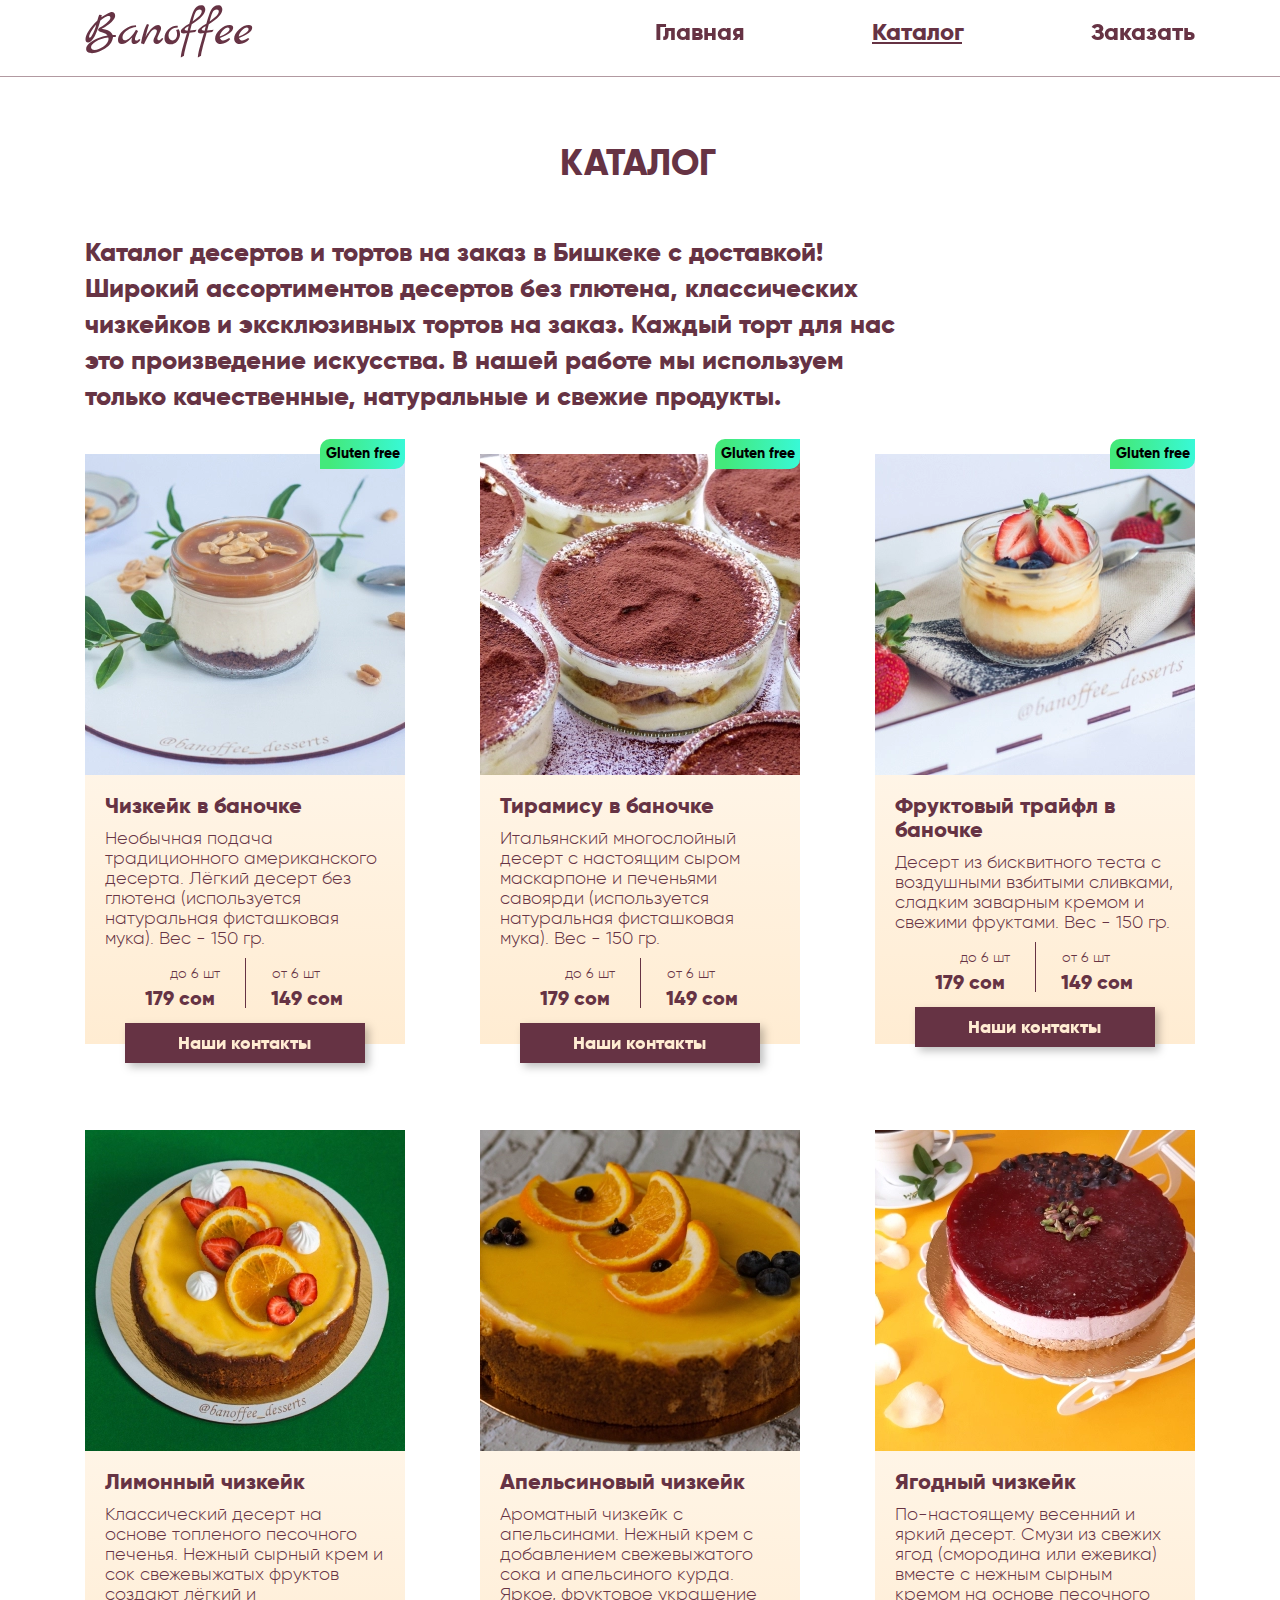
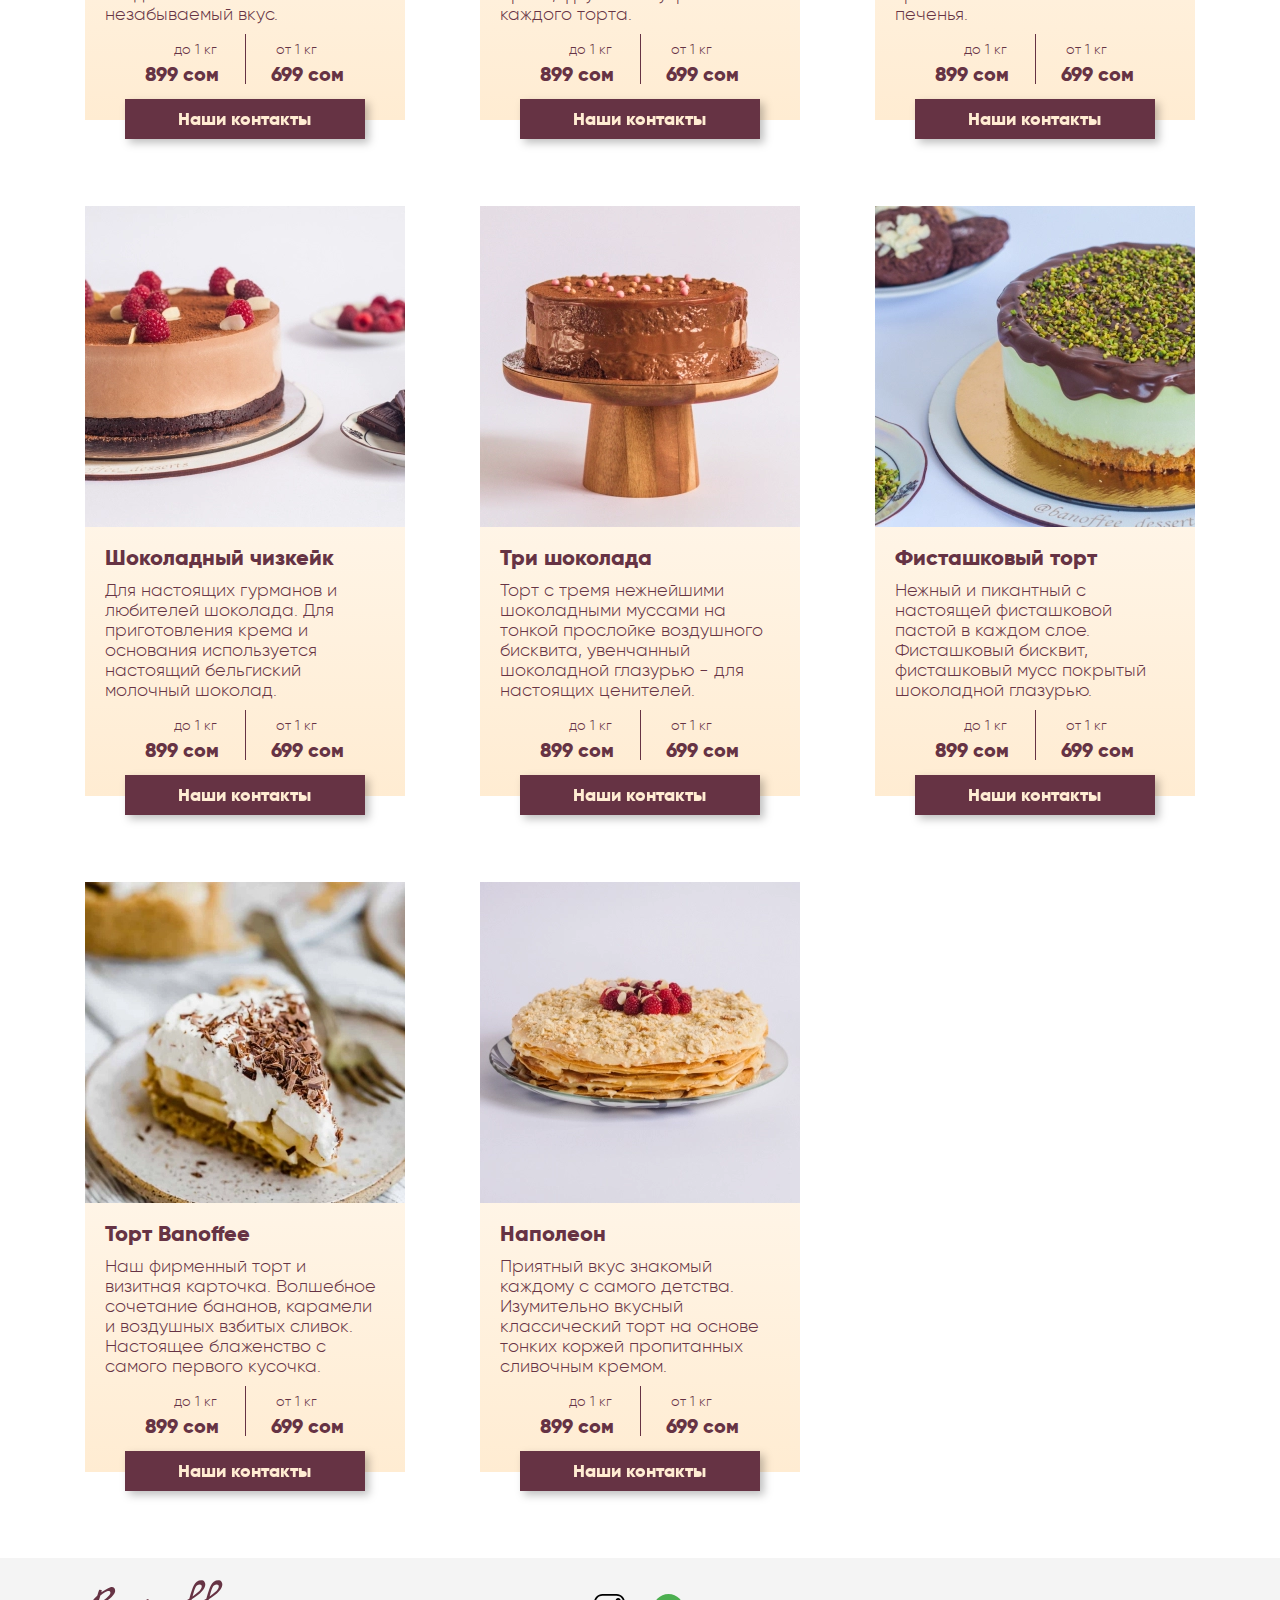
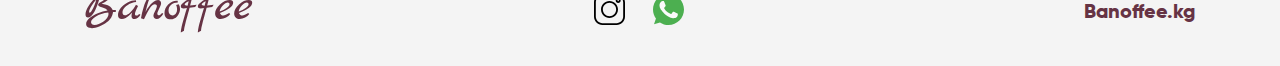
==== commit 133efded: "added gluten free badges for catalog page, fixed links" ====
--- a/catalog.html
+++ b/catalog.html
@@ -3,6 +3,10 @@
 <head>
   <meta charset="UTF-8">
   <title>Каталог тортов и десертов на заказ в Бишкеке, магазин «Banoffee»</title>
+  <meta name="description"
+        content="Торты и десерты на заказ в Бишкеке, каталог десертов и тортов. Большой выбор сладких подарков для любого праздника. Десерты в баночках, чизкейки, муссовые торты, классические торты в Бишкеке. Изготавливаем персональные торты на заказ для дня рождения или свадьбы.">
+  <meta name=”robots” content="index, follow">
+
   <meta name="viewport" content="width=device-width,initial-scale=1">
   <meta name="format-detection" content="telephone=no">
   <!--[if lt IE 9]>
@@ -11,7 +15,11 @@
   <link rel="preload" href="fonts/Gilroylight.woff2" as="font">
   <link rel="preload" href="fonts/Gilroyextrabold.woff2" as="font">
 
-  <link rel="stylesheet" href="css/catalog.css">
+  <link rel="stylesheet" href="css/catalog-min.css">
+
+  <link rel="apple-touch-icon" sizes="180x180" href="apple-touch-icon.png">
+  <link rel="icon" type="image/png" sizes="32x32" href="favicon-32x32.png">
+  <link rel="icon" type="image/png" sizes="16x16" href="favicon-16x16.png">
 </head>
 <body>
 
@@ -32,7 +40,7 @@
             <a>Каталог</a>
           </li>
           <li class="site-list__item hvr-underline-from-center">
-            <a href="order.html">Заказать</a>
+            <a href="contact.html">Заказать</a>
           </li>
         </ul>
       </div>
@@ -54,7 +62,7 @@
   <div class="catalog-list">
     <div class="catalog-list__wrapper">
 
-      <article class="catalog-item">
+      <article class="catalog-item catalog-item--pp">
         <div class="catalog-item__bg"></div>
         <picture>
           <source type="image/webp"
@@ -84,7 +92,7 @@
         <a href="contact.html" class="btn btn--catalog hvr-fade">Наши контакты</a>
       </article>
 
-      <article class="catalog-item">
+      <article class="catalog-item catalog-item--pp">
         <div class="catalog-item__bg"></div>
         <picture>
           <source type="image/webp"
@@ -113,7 +121,7 @@
         <a href="contact.html" class="btn btn--catalog hvr-fade">Наши контакты</a>
       </article>
 
-      <article class="catalog-item">
+      <article class="catalog-item catalog-item--pp">
         <div class="catalog-item__bg"></div>
         <picture>
           <source type="image/webp"
@@ -398,7 +406,7 @@
       <path d="M30.85 29.95L30.8 31.9L28.05 32C27.65 34.3333 27 36.2167 26.1 37.65C25.2333 39.0833 23.7667 40.6333 21.7 42.3C19.6333 43.9667 17.15 45.35 14.25 46.45C11.3833 47.5833 8.98333 48.15 7.05 48.15C5.11667 48.15 3.65 47.75 2.65 46.95C1.65 46.1833 1.15 45.1667 1.15 43.9C1.15 41.9667 2.28333 40.0333 4.55 38.1C6.85 36.1333 9.61667 34.5 12.85 33.2C16.1167 31.8667 19.35 30.9667 22.55 30.5C22.05 29.6667 21.2833 28.9833 20.25 28.45C19.25 27.9167 17.5333 27.3167 15.1 26.65C13.7667 26.2833 13.1 25.6833 13.1 24.85C13.1 24.35 13.3 23.9 13.7 23.5C14.1333 23.0667 14.8333 22.5667 15.8 22C16.8 21.4 17.7333 20.8 18.6 20.2C19.5 19.5667 20.4833 18.8167 21.55 17.95C22.65 17.0833 23.5667 16.1833 24.3 15.25C25.0333 14.3167 25.4 13.5 25.4 12.8C25.4 11.6333 24.8167 11.05 23.65 11.05C22.75 11.05 21.5167 11.4833 19.95 12.35C18.4167 13.1833 16.9 14.2667 15.4 15.6L13.25 22.4C11.75 27.1667 10.0833 30.8667 8.25 33.5C6.45 36.1333 4.73333 37.45 3.1 37.45C1.36667 37.45 0.5 36.3833 0.5 34.25C0.5 32.1167 1.53333 29.4 3.6 26.1C5.66667 22.7667 8.53333 19.35 12.2 15.85C12.2 15.8167 12.2833 15.5167 12.45 14.95C12.65 14.35 12.8333 13.75 13 13.15C13.5667 11.35 14 10.2 14.3 9.7L16.75 10.1C16.75 10.7333 16.6167 11.4833 16.35 12.35C18.2167 10.95 20.1833 9.73333 22.25 8.7C24.35 7.63333 25.8833 7.1 26.85 7.1C27.85 7.1 28.65 7.41667 29.25 8.05C29.85 8.65 30.15 9.55 30.15 10.75C30.15 11.9167 29.5833 13.2667 28.45 14.8C27.35 16.3333 25.9667 17.7167 24.3 18.95C21.2667 21.2167 18.6833 22.85 16.55 23.85C20.0167 24.3833 22.55 25.1 24.15 26C25.75 26.8667 26.9167 28.1833 27.65 29.95H30.85ZM6.55 31.1C8.88333 27.3333 10.4333 23.4667 11.2 19.5C9.4 21.4667 7.76667 23.7167 6.3 26.25C4.83333 28.7833 4.1 30.6167 4.1 31.75C4.1 32.45 4.33333 32.8 4.8 32.8C5.3 32.8 5.88333 32.2333 6.55 31.1ZM18.15 41.8C19.7833 40.7 21.0833 39.4667 22.05 38.1C23.0167 36.7333 23.5 35.45 23.5 34.25C23.5 33.6833 23.4167 33.1167 23.25 32.55C18.25 33.15 14.1333 34.4667 10.9 36.5C7.66667 38.5 6.05 40.4167 6.05 42.25C6.05 43.05 6.36667 43.6833 7 44.15C7.63333 44.65 8.5 44.9 9.6 44.9C12.3 44.9 15.15 43.8667 18.15 41.8ZM54.2996 33.95L55.4496 34.8C54.9829 35.8 54.1163 36.75 52.8496 37.65C51.6163 38.55 50.4829 39 49.4496 39C47.4829 39 46.4996 37.9667 46.4996 35.9C46.4996 34.9333 46.7496 33.7833 47.2496 32.45L45.3996 34.35C43.5996 36.1833 42.0329 37.4167 40.6996 38.05C39.3996 38.6833 38.1163 39 36.8496 39C35.5829 39 34.6163 38.65 33.9496 37.95C33.3163 37.2167 32.9996 36.2167 32.9996 34.95C32.9996 32.6167 33.8996 30.3167 35.6996 28.05C37.4996 25.75 39.7996 23.8833 42.5996 22.45C45.3996 21.0167 48.1996 20.2833 50.9996 20.25L51.0996 21.9L48.9996 22.35C45.9663 23.0167 43.2829 24.35 40.9496 26.35C38.6496 28.35 37.4996 30.35 37.4996 32.35C37.4996 34.3167 38.2996 35.3 39.8996 35.3C41.3996 35.3 43.2496 34.25 45.4496 32.15C47.6496 30.05 49.4829 27.5833 50.9496 24.75L53.0496 26C50.9829 30.1667 49.9496 32.8167 49.9496 33.95C49.9496 34.4167 50.0996 34.8167 50.3996 35.15C50.7329 35.45 51.0496 35.6 51.3496 35.6C51.6829 35.6 51.8996 35.5833 51.9996 35.55C52.0996 35.5167 52.1996 35.4833 52.2996 35.45C52.3996 35.3833 52.5163 35.3 52.6496 35.2C52.8163 35.1 52.9496 35 53.0496 34.9C53.1829 34.8 53.3829 34.65 53.6496 34.45C53.9163 34.25 54.1329 34.0833 54.2996 33.95ZM77.2371 32.95L78.2871 33.75C77.5538 35.2167 76.5371 36.45 75.2371 37.45C73.9704 38.45 72.8204 38.95 71.7871 38.95C70.7538 38.95 69.9371 38.65 69.3371 38.05C68.7371 37.45 68.4371 36.7 68.4371 35.8C68.4371 34.9 69.0038 33.3333 70.1371 31.1C71.3038 28.8333 71.8871 27.1667 71.8871 26.1C71.8871 25.6333 71.6871 25.2167 71.2871 24.85C70.9204 24.45 70.4704 24.25 69.9371 24.25C68.2371 24.25 66.5204 25.55 64.7871 28.15C63.0538 30.7167 61.1204 34.4333 58.9871 39.3L55.9871 38.25C56.6204 34.3833 57.5204 30.6167 58.6871 26.95C59.8871 23.25 60.9871 20.6 61.9871 19L64.0371 19.65C63.1038 22.0167 61.9204 26.1 60.4871 31.9C65.0871 24.0333 69.3204 20.1 73.1871 20.1C74.0204 20.1 74.7038 20.3833 75.2371 20.95C75.8038 21.5167 76.0871 22.1833 76.0871 22.95C76.0871 23.7167 75.9871 24.4167 75.7871 25.05C75.5871 25.65 74.9538 27.0833 73.8871 29.35C72.8538 31.5833 72.3371 32.9833 72.3371 33.55C72.3371 34.1167 72.5038 34.5667 72.8371 34.9C73.1704 35.2 73.4871 35.35 73.7871 35.35C74.0871 35.35 74.3371 35.3 74.5371 35.2C74.7371 35.1 74.9538 34.95 75.1871 34.75C75.4538 34.55 75.6871 34.3667 75.8871 34.2C76.0871 34.0333 76.3204 33.8167 76.5871 33.55C76.8871 33.25 77.1038 33.05 77.2371 32.95ZM93.7305 24.15C94.5971 25.5833 95.0305 27.1667 95.0305 28.9C95.0305 31.6 94.0971 34.0167 92.2305 36.15C90.3638 38.25 88.1638 39.3 85.6305 39.3C83.6971 39.3 82.1805 38.75 81.0805 37.65C80.0138 36.5167 79.4805 34.9667 79.4805 33C79.4805 29.8333 80.7138 27 83.1805 24.5C85.6471 21.9667 88.4138 20.7 91.4805 20.7C92.0471 20.7 92.4471 20.7167 92.6805 20.75L92.8305 22.4C90.1638 22.4 87.9471 23.1667 86.1805 24.7C84.4138 26.2333 83.5305 28.2 83.5305 30.6C83.5305 32.0333 83.8805 33.2 84.5805 34.1C85.2805 34.9667 86.2971 35.4 87.6305 35.4C88.9971 35.4 90.0805 34.8 90.8805 33.6C91.6805 32.4 92.0805 31 92.0805 29.4C92.0805 27.7667 91.7638 26.2833 91.1305 24.95L93.7305 24.15ZM106.733 19.35L105.133 25.4L111.633 24.65L110.183 27L104.583 27.75C104.15 29.55 103.417 32.2667 102.383 35.9C100.15 43.7667 99.0332 48.75 99.0332 50.85L95.8332 52.5C95.8332 49.6333 97.0665 44.1 99.5332 35.9C100.8 31.8 101.583 29.1667 101.883 28C100.717 28.3 99.6499 28.45 98.6832 28.45C96.7832 28.45 95.8332 27.7 95.8332 26.2C95.8332 25.3667 96.4665 24.3667 97.7332 23.2C99.5665 21.5 101.75 20 104.283 18.7C106.25 12 107.667 7.8 108.533 6.1C109.7 3.8 110.767 2.33333 111.733 1.7C113.167 0.799997 114.65 0.349997 116.183 0.349997C117.717 0.349997 118.8 0.783331 119.433 1.65C120.067 2.51667 120.35 3.53333 120.283 4.7C120.117 8.9 115.6 13.7833 106.733 19.35ZM114.733 4.6C112.867 4.6 111.483 5.5 110.583 7.3C109.883 8.7 109.267 10.3833 108.733 12.35C108.2 14.3167 107.817 15.6667 107.583 16.4C109.417 15.2667 111.383 13.7333 113.483 11.8C115.583 9.86666 116.667 8.18333 116.733 6.75C116.8 5.31667 116.133 4.6 114.733 4.6ZM102.583 25.65L103.683 21.25C102.417 21.7833 101.417 22.3333 100.683 22.9C99.9832 23.4667 99.6332 23.95 99.6332 24.35C99.6332 25.2167 100.617 25.65 102.583 25.65ZM123.774 19.35L122.174 25.4L128.674 24.65L127.224 27L121.624 27.75C121.191 29.55 120.458 32.2667 119.424 35.9C117.191 43.7667 116.074 48.75 116.074 50.85L112.874 52.5C112.874 49.6333 114.108 44.1 116.574 35.9C117.841 31.8 118.624 29.1667 118.924 28C117.758 28.3 116.691 28.45 115.724 28.45C113.824 28.45 112.874 27.7 112.874 26.2C112.874 25.3667 113.508 24.3667 114.774 23.2C116.608 21.5 118.791 20 121.324 18.7C123.291 12 124.708 7.8 125.574 6.1C126.741 3.8 127.808 2.33333 128.774 1.7C130.208 0.799997 131.691 0.349997 133.224 0.349997C134.758 0.349997 135.841 0.783331 136.474 1.65C137.108 2.51667 137.391 3.53333 137.324 4.7C137.158 8.9 132.641 13.7833 123.774 19.35ZM131.774 4.6C129.908 4.6 128.524 5.5 127.624 7.3C126.924 8.7 126.308 10.3833 125.774 12.35C125.241 14.3167 124.858 15.6667 124.624 16.4C126.458 15.2667 128.424 13.7333 130.524 11.8C132.624 9.86666 133.708 8.18333 133.774 6.75C133.841 5.31667 133.174 4.6 131.774 4.6ZM119.624 25.65L120.724 21.25C119.458 21.7833 118.458 22.3333 117.724 22.9C117.024 23.4667 116.674 23.95 116.674 24.35C116.674 25.2167 117.658 25.65 119.624 25.65ZM144.115 33.1L145.265 34C144.232 35.4333 142.815 36.6333 141.015 37.6C139.215 38.5333 137.465 39 135.765 39C134.065 39 132.699 38.5 131.665 37.5C130.632 36.5 130.115 35.1833 130.115 33.55C130.115 30.4833 131.732 27.4667 134.965 24.5C138.232 21.5333 141.532 20.05 144.865 20.05C147.065 20.05 148.165 20.9167 148.165 22.65C148.165 24.45 146.999 26.2667 144.665 28.1C142.365 29.9333 139.115 31.6 134.915 33.1C135.215 33.8667 135.682 34.4667 136.315 34.9C136.949 35.3333 137.599 35.55 138.265 35.55C139.699 35.55 141.649 34.7333 144.115 33.1ZM134.665 31.6C137.365 30.6667 139.682 29.5 141.615 28.1C143.549 26.7 144.515 25.4167 144.515 24.25C144.515 23.8167 144.349 23.4333 144.015 23.1C143.682 22.7667 143.299 22.6 142.865 22.6C141.299 22.6 139.599 23.5833 137.765 25.55C135.965 27.4833 134.932 29.5 134.665 31.6ZM163.158 33.1L164.308 34C163.275 35.4333 161.858 36.6333 160.058 37.6C158.258 38.5333 156.508 39 154.808 39C153.108 39 151.742 38.5 150.708 37.5C149.675 36.5 149.158 35.1833 149.158 33.55C149.158 30.4833 150.775 27.4667 154.008 24.5C157.275 21.5333 160.575 20.05 163.908 20.05C166.108 20.05 167.208 20.9167 167.208 22.65C167.208 24.45 166.042 26.2667 163.708 28.1C161.408 29.9333 158.158 31.6 153.958 33.1C154.258 33.8667 154.725 34.4667 155.358 34.9C155.992 35.3333 156.642 35.55 157.308 35.55C158.742 35.55 160.692 34.7333 163.158 33.1ZM153.708 31.6C156.408 30.6667 158.725 29.5 160.658 28.1C162.592 26.7 163.558 25.4167 163.558 24.25C163.558 23.8167 163.392 23.4333 163.058 23.1C162.725 22.7667 162.342 22.6 161.908 22.6C160.342 22.6 158.642 23.5833 156.808 25.55C155.008 27.4833 153.975 29.5 153.708 31.6Z" fill="#663344"/>
     </svg></a>
     <div class="footer-socials">
-      <a href="#" class="insta"><svg width="31" height="31" viewBox="0 0 33 33" fill="none"
+      <a href="https://www.instagram.com/banoffee_desserts/" class="insta"><svg width="31" height="31" viewBox="0 0 33 33" fill="none"
                                      xmlns="http://www.w3.org/2000/svg">
         <path
           d="M24.0672 0H8.93278C4.00716 0 0 4.00716 0 8.93278V24.0674C0 28.9928 4.00716 32.9999 8.93278 32.9999H24.0674C28.9928 32.9999 32.9999 28.9928 32.9999 24.0674V8.93278C32.9999 4.00716 28.9928 0 24.0672 0V0ZM31.0653 24.0674C31.0653 27.926 27.926 31.0653 24.0672 31.0653H8.93278C5.07391 31.0653 1.9346 27.926 1.9346 24.0674V8.93278C1.9346 5.07391 5.07391 1.9346 8.93278 1.9346H24.0674C27.926 1.9346 31.0653 5.07391 31.0653 8.93278V24.0674Z" fill="black"/>
@@ -408,7 +416,7 @@
           d="M25.739 4.27222C24.2687 4.27222 23.0728 5.46837 23.0728 6.93845C23.0728 8.40879 24.2687 9.60494 25.739 9.60494C27.2093 9.60494 28.4055 8.40879 28.4055 6.93845C28.4055 5.46812 27.2093 4.27222 25.739 4.27222ZM25.739 7.6701C25.3357 7.6701 25.0074 7.34179 25.0074 6.93845C25.0074 6.53487 25.3357 6.20681 25.739 6.20681C26.1426 6.20681 26.4709 6.53487 26.4709 6.93845C26.4709 7.34179 26.1426 7.6701 25.739 7.6701Z" fill="black"/>
       </svg>
       </a>
-      <a href="#" class="whats"><svg width="31" height="31" viewBox="0 0 18 18" fill="none"
+      <a href="https://wa.me/+996770760940" class="whats"><svg width="31" height="31" viewBox="0 0 18 18" fill="none"
                                      xmlns="http://www.w3.org/2000/svg">
         <path d="M9.00225 0H8.99775C4.03538 0 0 4.0365 0 9C0 10.9688 0.6345 12.7935 1.71337 14.2751L0.59175 17.6186L4.05113 16.5128C5.47425 17.4555 7.17188 18 9.00225 18C13.9646 18 18 13.9624 18 9C18 4.03763 13.9646 0 9.00225 0Z" fill="#4CAF50"/>
         <path d="M14.2391 12.7092C14.022 13.3223 13.1602 13.8308 12.4729 13.9793C12.0026 14.0795 11.3884 14.1593 9.32062 13.3021C6.67575 12.2063 4.9725 9.51871 4.83975 9.34433C4.71262 9.16996 3.771 7.92121 3.771 6.62971C3.771 5.33821 4.42687 4.70933 4.69125 4.43933C4.90837 4.21771 5.26725 4.11646 5.6115 4.11646C5.72287 4.11646 5.823 4.12208 5.913 4.12658C6.17737 4.13783 6.31012 4.15358 6.4845 4.57096C6.70162 5.09408 7.23037 6.38558 7.29337 6.51833C7.3575 6.65108 7.42162 6.83108 7.33162 7.00546C7.24725 7.18546 7.173 7.26533 7.04025 7.41833C6.9075 7.57133 6.7815 7.68833 6.64875 7.85258C6.52725 7.99546 6.39 8.14846 6.543 8.41283C6.696 8.67158 7.22475 9.53446 8.00325 10.2275C9.00787 11.1218 9.82237 11.4076 10.1137 11.5291C10.3309 11.6191 10.5896 11.5977 10.7482 11.429C10.9496 11.2118 11.1982 10.8518 11.4514 10.4975C11.6314 10.2432 11.8586 10.2117 12.0971 10.3017C12.3401 10.3861 13.626 11.0217 13.8904 11.1533C14.1547 11.2861 14.3291 11.3491 14.3932 11.4605C14.4562 11.5718 14.4562 12.095 14.2391 12.7092Z" fill="#FAFAFA"/>
--- a/css/catalog-min.css
+++ b/css/catalog-min.css
@@ -0,0 +1 @@
+html{font-family:sans-serif;-ms-text-size-adjust:100%;-webkit-text-size-adjust:100%}body{margin:0}article,aside,details,figcaption,figure,footer,header,hgroup,main,nav,section,summary{display:block}audio,canvas,progress,video{display:inline-block;vertical-align:baseline}audio:not([controls]){display:none;height:0}[hidden],template{display:none}a{background:0 0}a:active,a:hover{outline:0}abbr[title]{border-bottom:1px dotted}b,strong{font-weight:700}dfn{font-style:italic}h1{font-size:2em;margin:.67em 0}mark{background:#ff0;color:#000}small{font-size:80%}sub,sup{font-size:75%;line-height:0;position:relative;vertical-align:baseline}sup{top:-.5em}sub{bottom:-.25em}img{border:0}svg:not(:root){overflow:hidden}figure{margin:1em 40px}hr{-webkit-box-sizing:content-box;box-sizing:content-box;height:0}pre{overflow:auto}code,kbd,pre,samp{font-family:monospace,monospace;font-size:1em}button,input,optgroup,select,textarea{color:inherit;font:inherit;margin:0}button{overflow:visible}button,select{text-transform:none}button,html input[type=button]{-webkit-appearance:button;cursor:pointer}button[disabled],html input[disabled]{cursor:default}button input::-moz-focus-inner{border:0;padding:0}input{line-height:normal}input[type=reset],input[type=submit]{-webkit-appearance:button;cursor:pointer}input[type=checkbox],input[type=radio]{-webkit-box-sizing:border-box;box-sizing:border-box;padding:0}input[type=number]::-webkit-inner-spin-button,input[type=number]::-webkit-outer-spin-button{height:auto}input[type=search]{-webkit-appearance:textfield;-webkit-box-sizing:content-box;box-sizing:content-box}input[type=search]::-webkit-search-cancel-button,input[type=search]::-webkit-search-decoration{-webkit-appearance:none}fieldset{border:1px solid silver;margin:0 2px;padding:.35em .625em .75em}legend{border:0;padding:0}textarea{overflow:auto}optgroup{font-weight:700}table{border-collapse:collapse;border-spacing:0}td,th{padding:0}@font-face{font-weight:400;font-family:Gilroy;font-style:normal;src:url(../fonts/Gilroylight.woff2) format("woff2"),url(../fonts/Gilroylight.woff) format("woff")}@font-face{font-weight:700;font-family:Gilroy;font-style:normal;src:url(../fonts/Gilroyextrabold.woff2) format("woff2"),url(../fonts/Gilroyextrabold.woff2) format("woff")}.page-header__wrapper{min-height:71px;width:320px;position:relative;margin:0 auto;padding-top:5px}.main-nav__wrapper{-webkit-transform:translateY(-320px);-ms-transform:translateY(-320px);transform:translateY(-320px);opacity:0;-webkit-transition:1s ease-in-out;-o-transition:1s ease-in-out;transition:1s ease-in-out}.main-nav__list{margin:0;padding:0;list-style:none}.main-nav__toggle{position:absolute;top:25px;right:0;z-index:2;display:block;width:40px;height:21px;cursor:pointer;border:none}.main-nav--closed .main-nav__toggle{background-color:#fff}.main-nav--closed .main-nav__toggle::before{content:"";position:absolute;top:0;left:0;width:40px;height:2px;background-color:#634;-webkit-box-shadow:0 9px 0 0 #634,0 18px 0 0 #634;box-shadow:0 9px 0 0 #634,0 18px 0 0 #634}.main-nav--closed .main-nav__toggle:active::before{background-color:#213002;-webkit-box-shadow:0 9px 0 0 #213002,0 18px 0 0 #213002;box-shadow:0 9px 0 0 #213002,0 18px 0 0 #213002}.main-nav--opened .main-nav__toggle::after,.main-nav--opened .main-nav__toggle::before{content:"";position:absolute;top:9px;left:0;width:40px;height:2px;background-color:#634}.main-nav--opened .main-nav__toggle::before{-webkit-transform:rotate(30deg);-ms-transform:rotate(30deg);transform:rotate(30deg);-webkit-box-shadow:none;box-shadow:none}.main-nav--opened .main-nav__toggle::after{-webkit-transform:rotate(-30deg);-ms-transform:rotate(-30deg);transform:rotate(-30deg)}.main-nav--opened .main-nav__toggle:active::after,.main-nav--opened .main-nav__toggle:active::before{background-color:#213002}.site-list__item a[href]:active{opacity:.5}@media (max-width:678px){.main-nav--closed .site-list__item{display:none}.main-nav--opened .main-nav__wrapper{position:absolute;top:74px;left:-20px;z-index:10}.main-nav--opened .main-nav__wrapper{opacity:1;-webkit-transform:translateY(0);-ms-transform:translateY(0);transform:translateY(0)}.site-list__item{width:360px;min-height:80px;position:relative;padding-top:28px;padding-left:140px;-webkit-box-sizing:border-box;box-sizing:border-box;background-color:#fff;border-collapse:collapse;border-top:1px solid #ececec;border-bottom:1px solid #ececec;font-weight:700;font-size:18px}.site-list__item a{text-decoration:none;color:inherit}.site-list__item--active:after{position:absolute;top:50px;left:135px;content:"";width:75px;height:2px;background-color:#634}.main-nav--nojs .main-nav__toggle{display:none}.main-nav--nojs .main-nav__wrapper{position:static;min-height:0}.main-nav--nojs .site-list__item{display:block}}@media (min-width:678px){.page-header__wrapper{width:678px;display:-webkit-box;display:-ms-flexbox;display:flex;-webkit-box-pack:justify;-ms-flex-pack:justify;justify-content:space-between}.main-nav__wrapper{-webkit-transform:none;-ms-transform:none;transform:none;opacity:1;-webkit-transition:none;-o-transition:none;transition:none}.main-nav__toggle{display:none}.main-nav{width:324px}.main-nav__list{display:-webkit-box;display:-ms-flexbox;display:flex;-webkit-box-pack:justify;-ms-flex-pack:justify;justify-content:space-between;margin-top:15px}.main-nav__list a{font-size:24px;line-height:24px;font-weight:700;color:inherit;text-decoration:none}.site-list__item{position:relative}.site-list__item--active:after{position:absolute;top:22px;left:0;content:"";width:90px;height:2px;background-color:#634}}@media (min-width:1110px){.page-header__wrapper{width:1110px}.page-header__logo:hover{opacity:.7}.page-header__logo:active{opacity:.5}.main-nav{width:540px}.hvr-underline-from-center{display:inline-block;vertical-align:middle;-webkit-transform:perspective(1px) translateZ(0);transform:perspective(1px) translateZ(0);-webkit-box-shadow:0 0 1px transparent;box-shadow:0 0 1px transparent;position:relative;overflow:hidden}.hvr-underline-from-center:before{content:"";position:absolute;z-index:-1;left:51%;right:51%;top:22px;background:#634;height:2px;-webkit-transition-property:left,right;-o-transition-property:left,right;transition-property:left,right;-webkit-transition-duration:.3s;-o-transition-duration:.3s;transition-duration:.3s;-webkit-transition-timing-function:ease-out;-o-transition-timing-function:ease-out;transition-timing-function:ease-out}.hvr-underline-from-center:active:before,.hvr-underline-from-center:focus:before,.hvr-underline-from-center:hover:before{left:0;right:0}}.btn{display:inline-block;-webkit-box-sizing:border-box;box-sizing:border-box;width:200px;height:40px;padding-top:9px;padding-left:65px;background-color:#634;color:#ffecd2;font-size:18px;line-height:22px;font-weight:700;text-decoration:none;-webkit-filter:drop-shadow(4px 4px 4px rgba(0, 0, 0, .25));filter:drop-shadow(4px 4px 4px rgba(0, 0, 0, .25))}.btn:active{opacity:.5}@media (min-width:1110px){.btn{height:50px;font-size:24px;line-height:29px}.hvr-shutter-out-horizontal{display:inline-block;vertical-align:middle;-webkit-transform:perspective(1px) translateZ(0);transform:perspective(1px) translateZ(0);-webkit-box-shadow:0 0 1px transparent;box-shadow:0 0 1px transparent;position:relative;background:#634;-webkit-transition-property:color;-o-transition-property:color;transition-property:color;-webkit-transition-duration:.3s;-o-transition-duration:.3s;transition-duration:.3s}.hvr-shutter-out-horizontal:before{content:"";position:absolute;z-index:-1;top:0;bottom:0;left:0;right:0;background:#ffecd2;-webkit-transform:scaleX(0);-ms-transform:scaleX(0);transform:scaleX(0);-webkit-transform-origin:50%;-ms-transform-origin:50%;transform-origin:50%;-webkit-transition-property:transform;-webkit-transition-property:-webkit-transform;transition-property:-webkit-transform;-o-transition-property:transform;transition-property:transform;transition-property:transform,-webkit-transform;-webkit-transition-duration:.3s;-o-transition-duration:.3s;transition-duration:.3s;-webkit-transition-timing-function:ease-out;-o-transition-timing-function:ease-out;transition-timing-function:ease-out}.hvr-shutter-out-horizontal:active,.hvr-shutter-out-horizontal:focus,.hvr-shutter-out-horizontal:hover{opacity:1;color:#634}.hvr-shutter-out-horizontal:active:before,.hvr-shutter-out-horizontal:focus:before,.hvr-shutter-out-horizontal:hover:before{-webkit-transform:scaleX(1);-ms-transform:scaleX(1);transform:scaleX(1)}.hvr-fade{display:inline-block;vertical-align:middle;-webkit-transform:perspective(1px) translateZ(0);transform:perspective(1px) translateZ(0);-webkit-box-shadow:0 0 1px transparent;box-shadow:0 0 1px transparent;overflow:hidden;-webkit-transition-duration:.3s;-o-transition-duration:.3s;transition-duration:.3s;-webkit-transition-property:color,background-color;-o-transition-property:color,background-color;transition-property:color,background-color}.hvr-fade:active,.hvr-fade:focus,.hvr-fade:hover{background-color:#b36b83;color:#000}}.catalog-intro{border-top:1px solid rgba(102,51,68,.5)}.catalog-intro__wrapper{width:320px;margin:0 auto;padding-top:60px}.catalog-intro__heading{margin:0;margin-left:94px;padding:0;text-transform:uppercase;font-size:30px;line-height:37px}.catalog-intro__description{width:302px;margin-bottom:0;font-size:18px;line-height:24px;font-weight:700}.catalog-list__wrapper{width:320px;margin:0 auto;margin-top:20px}.catalog-item{position:relative;min-height:636px;margin-top:40px}.catalog-item::after{content:'';position:absolute;top:0;left:-20px;z-index:-1;width:360px;height:618px;background:-webkit-gradient(linear,left bottom,left top,from(#ffecd2),to(rgba(255,236,210,0)));background:-o-linear-gradient(bottom,#ffecd2 0,rgba(255,236,210,0) 100%);background:linear-gradient(0deg,#ffecd2 0,rgba(255,236,210,0) 100%)}.catalog-item--pp{position:relative}.catalog-item--pp:before{content:"Gluten free";position:absolute;top:40px;right:0;-webkit-box-sizing:border-box;box-sizing:border-box;width:85px;height:30px;padding-top:3px;padding-left:6px;background:-webkit-gradient(linear,right top,left top,from(#38f9d7),color-stop(88.04%,#43e97b));background:-o-linear-gradient(right,#38f9d7 0,#43e97b 88.04%);background:linear-gradient(270deg,#38f9d7 0,#43e97b 88.04%);border-radius:10px 0;color:#000;font-size:14px;line-height:24px;font-weight:700}.catalog-item__img{width:320px;height:321px;margin-top:55px}.catalog-item__heading{margin-top:15px;margin-bottom:0;margin-left:20px;font-size:20px;line-height:24px}.catalog-item__description{width:278px;margin-top:10px;margin-bottom:10px;margin-left:20px;font-size:16px;line-height:20px}.catalog-item__table{margin-left:60px;margin-bottom:15px}.catalog-item__table th{width:100px;height:30px;font-size:14px;line-height:18px;font-weight:400}.catalog-item__table th:first-child{border-right:1px solid #634}.catalog-item__table td{font-size:20px;line-height:20px;font-weight:700}.catalog-item__table td:first-child{border-right:1px solid #634}.catalog-item__table td:last-child{padding-left:25px}.btn--catalog{margin-left:60px;padding-left:32px}@media (min-width:678px){.catalog-intro__wrapper{width:678px}.catalog-intro__heading{margin-left:273px}.catalog-intro__description{width:520px;font-size:22px}.catalog-list__wrapper{width:678px;margin:0 auto;display:-webkit-box;display:-ms-flexbox;display:flex;-ms-flex-wrap:wrap;flex-wrap:wrap}.catalog-item{width:320px}.catalog-item:nth-child(odd){margin-right:36px}.catalog-item::after{left:0;width:320px;height:590px;background:-webkit-gradient(linear,left bottom,left top,from(#ffecd2),to(rgba(255,236,210,0)));background:-o-linear-gradient(bottom,#ffecd2 0,rgba(255,236,210,0) 100%);background:linear-gradient(0deg,#ffecd2 0,rgba(255,236,210,0) 100%)}.catalog-item:hover:after{-webkit-box-shadow:4px 4px 4px rgba(0,0,0,.25);box-shadow:4px 4px 4px rgba(0,0,0,.25)}.catalog-item:hover .catalog-item__img{-webkit-transform:translateY(-10px) scale(1.03);-ms-transform:translateY(-10px) scale(1.03);transform:translateY(-10px) scale(1.03)}.catalog-item--pp:before{top:-15px}.catalog-item__img{margin-top:0;-webkit-transition:-webkit-transform .3s ease-out;transition:-webkit-transform .3s ease-out;-o-transition:transform .3s ease-out;transition:transform .3s ease-out;transition:transform .3s ease-out,-webkit-transform .3s ease-out}.catalog-item__heading{font-size:22px;line-height:24px}.catalog-item__description{width:278px;margin-top:10px;margin-bottom:10px;margin-left:20px;font-size:18px;line-height:20px}}@media (min-width:1110px){.catalog-intro__wrapper{width:1110px}.catalog-intro__heading{margin-left:475px;font-size:36px;line-height:52px}.catalog-intro__description{width:825px;margin-top:45px;font-size:26px;line-height:36px}.catalog-list__wrapper{width:1110px}.catalog-item:nth-child(odd){margin-right:0}.catalog-item:nth-child(3n+1){margin-right:75px}.catalog-item:nth-child(3n){margin-right:0;margin-left:75px}.btn--catalog{width:240px;height:40px;margin-left:40px;padding-left:53px;font-size:18px;line-height:22px}}.page-footer{background-color:#f4f4f4}.page-footer__wrapper{width:320px;margin:0 auto;margin-top:40px;padding-top:22px;padding-bottom:24px}.page-footer__logo{position:relative;display:inline-block;width:169px;height:62px;margin-left:76px;margin-bottom:22px}.page-footer__logo:after{position:absolute;bottom:0;left:50%;-webkit-transform:translateX(-50%);-ms-transform:translateX(-50%);transform:translateX(-50%);content:'';width:360px;height:1px;background-color:#c4c4c4}.page-footer__logo:hover{opacity:.7}.page-footer__logo:active{opacity:.5}.footer-socials{width:90px;margin-left:120px;display:-webkit-box;display:-ms-flexbox;display:flex;-webkit-box-pack:justify;-ms-flex-pack:justify;justify-content:space-between}.footer-socials .insta:hover,.footer-socials .whats:hover{opacity:.7}.footer-socials .insta:active,.footer-socials .whats:hover{opacity:.5}.page-footer__link{display:inline-block;margin-top:20px;margin-left:105px;font-size:20px;line-height:22px;font-weight:700;text-decoration:none;color:inherit}.page-footer__link:hover{opacity:.7}.page-footer__link:active{opacity:.5}@media (min-width:678px){.page-footer__wrapper{width:678px;display:-webkit-box;display:-ms-flexbox;display:flex;-webkit-box-align:center;-ms-flex-align:center;align-items:center;-webkit-box-pack:justify;-ms-flex-pack:justify;justify-content:space-between}.page-footer__logo{margin-left:0;margin-bottom:0}.page-footer__logo:after{display:none}.footer-socials{margin-left:0;margin-right:60px}.page-footer__link{margin-top:0;margin-left:0}}@media (min-width:1110px){.page-footer__wrapper{width:1110px}}body{min-width:320px;margin:0;padding:0;font-size:16px;line-height:18px;font-family:Gilroy,Arial,sans-serif;color:#634;font-style:normal}img{max-width:100%;height:auto}.visually-hidden:not(:focus):not(:active),input[type=checkbox].visually-hidden,input[type=radio].visually-hidden{position:absolute;width:1px;height:1px;margin:-1px;border:0;padding:0;white-space:nowrap;-webkit-clip-path:inset(100%);clip-path:inset(100%);clip:rect(0,0,0,0);overflow:hidden}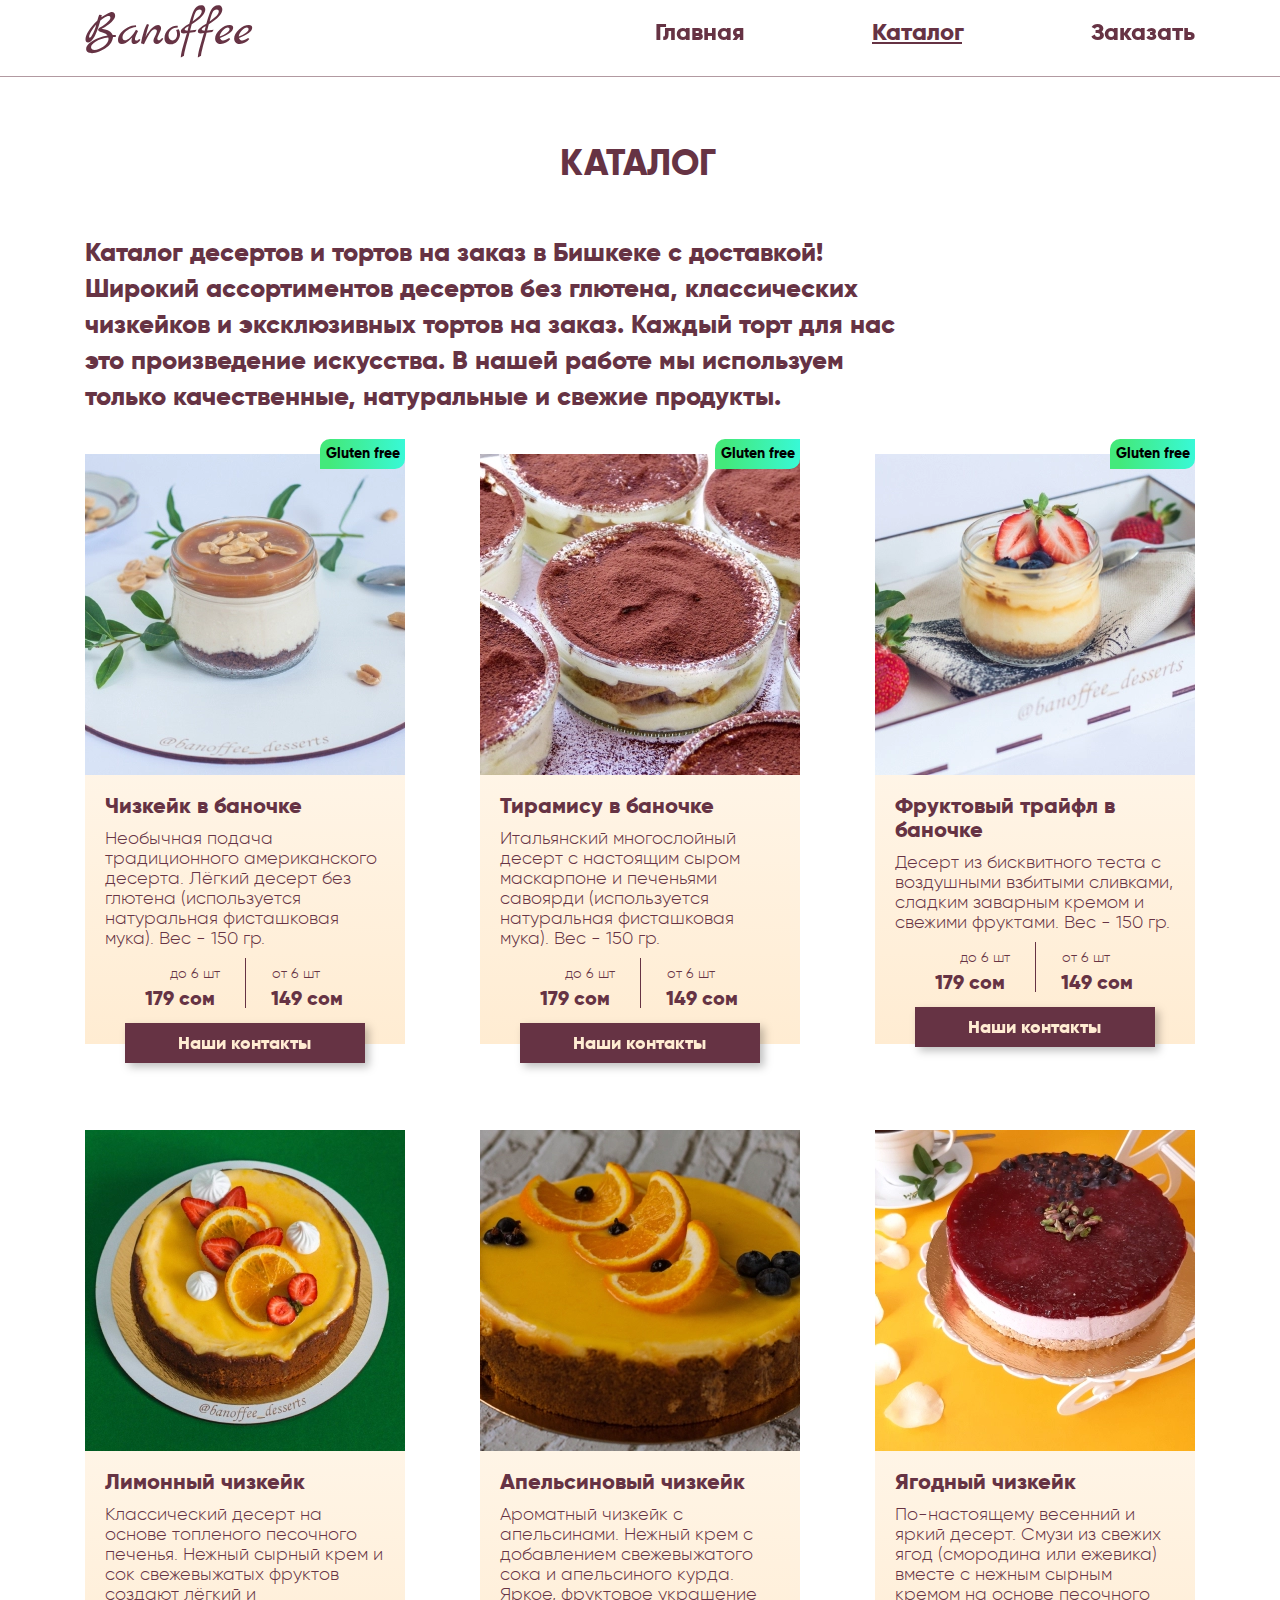
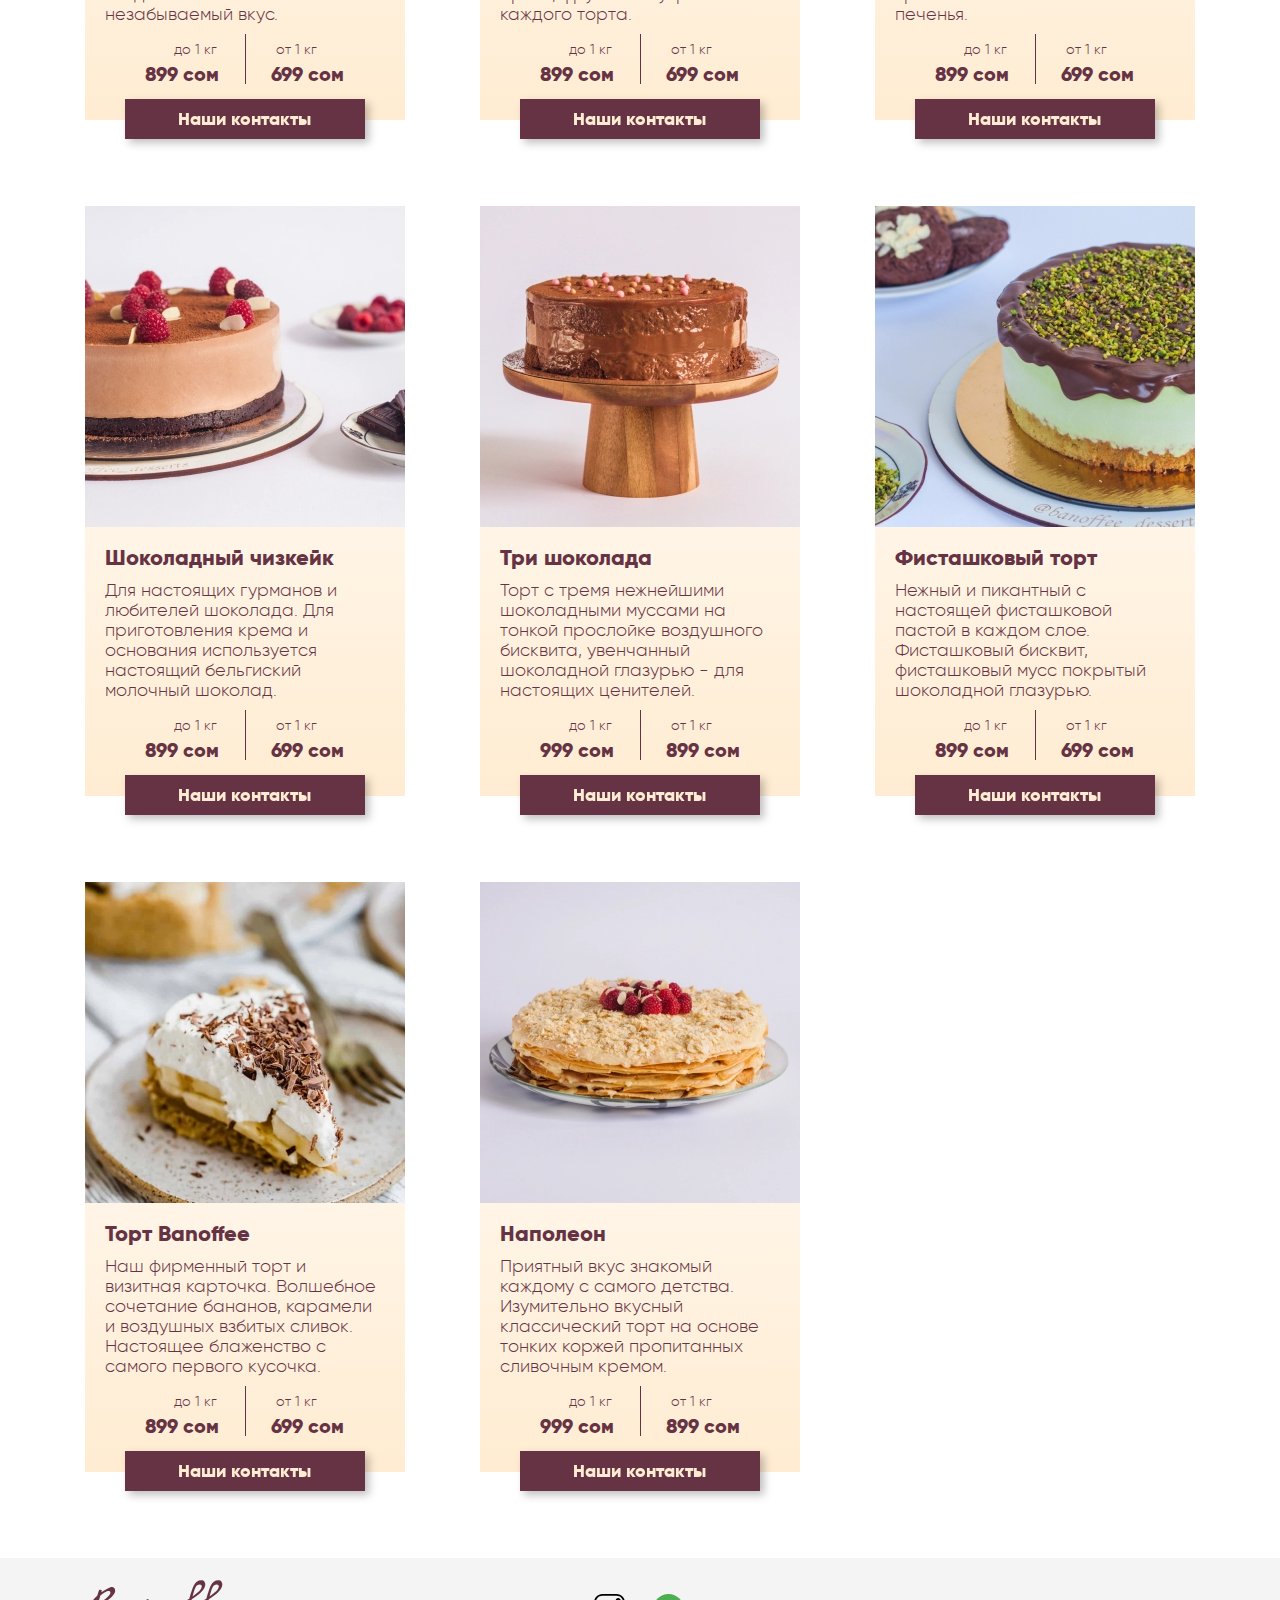
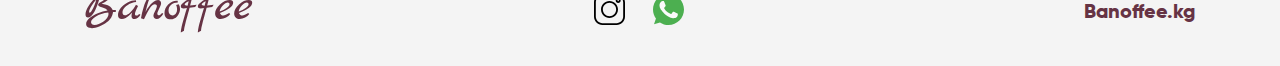
==== commit 291842fa: "added schema.org, fixed sitemap.xml" ====
--- a/catalog.html
+++ b/catalog.html
@@ -25,7 +25,8 @@
 
 <header class="page-header">
   <div class="page-header__wrapper">
-    <a href="#" class="page-header__logo"><svg width="168" height="53" viewBox="0 0 168 53" fill="none" xmlns="http://www.w3.org/2000/svg">
+    <a href="index.html" class="page-header__logo"><svg width="168" height="53" viewBox="0 0 168 53" fill="none"
+                                               xmlns="http://www.w3.org/2000/svg">
       <path d="M30.85 29.95L30.8 31.9L28.05 32C27.65 34.3333 27 36.2167 26.1 37.65C25.2333 39.0833 23.7667 40.6333 21.7 42.3C19.6333 43.9667 17.15 45.35 14.25 46.45C11.3833 47.5833 8.98333 48.15 7.05 48.15C5.11667 48.15 3.65 47.75 2.65 46.95C1.65 46.1833 1.15 45.1667 1.15 43.9C1.15 41.9667 2.28333 40.0333 4.55 38.1C6.85 36.1333 9.61667 34.5 12.85 33.2C16.1167 31.8667 19.35 30.9667 22.55 30.5C22.05 29.6667 21.2833 28.9833 20.25 28.45C19.25 27.9167 17.5333 27.3167 15.1 26.65C13.7667 26.2833 13.1 25.6833 13.1 24.85C13.1 24.35 13.3 23.9 13.7 23.5C14.1333 23.0667 14.8333 22.5667 15.8 22C16.8 21.4 17.7333 20.8 18.6 20.2C19.5 19.5667 20.4833 18.8167 21.55 17.95C22.65 17.0833 23.5667 16.1833 24.3 15.25C25.0333 14.3167 25.4 13.5 25.4 12.8C25.4 11.6333 24.8167 11.05 23.65 11.05C22.75 11.05 21.5167 11.4833 19.95 12.35C18.4167 13.1833 16.9 14.2667 15.4 15.6L13.25 22.4C11.75 27.1667 10.0833 30.8667 8.25 33.5C6.45 36.1333 4.73333 37.45 3.1 37.45C1.36667 37.45 0.5 36.3833 0.5 34.25C0.5 32.1167 1.53333 29.4 3.6 26.1C5.66667 22.7667 8.53333 19.35 12.2 15.85C12.2 15.8167 12.2833 15.5167 12.45 14.95C12.65 14.35 12.8333 13.75 13 13.15C13.5667 11.35 14 10.2 14.3 9.7L16.75 10.1C16.75 10.7333 16.6167 11.4833 16.35 12.35C18.2167 10.95 20.1833 9.73333 22.25 8.7C24.35 7.63333 25.8833 7.1 26.85 7.1C27.85 7.1 28.65 7.41667 29.25 8.05C29.85 8.65 30.15 9.55 30.15 10.75C30.15 11.9167 29.5833 13.2667 28.45 14.8C27.35 16.3333 25.9667 17.7167 24.3 18.95C21.2667 21.2167 18.6833 22.85 16.55 23.85C20.0167 24.3833 22.55 25.1 24.15 26C25.75 26.8667 26.9167 28.1833 27.65 29.95H30.85ZM6.55 31.1C8.88333 27.3333 10.4333 23.4667 11.2 19.5C9.4 21.4667 7.76667 23.7167 6.3 26.25C4.83333 28.7833 4.1 30.6167 4.1 31.75C4.1 32.45 4.33333 32.8 4.8 32.8C5.3 32.8 5.88333 32.2333 6.55 31.1ZM18.15 41.8C19.7833 40.7 21.0833 39.4667 22.05 38.1C23.0167 36.7333 23.5 35.45 23.5 34.25C23.5 33.6833 23.4167 33.1167 23.25 32.55C18.25 33.15 14.1333 34.4667 10.9 36.5C7.66667 38.5 6.05 40.4167 6.05 42.25C6.05 43.05 6.36667 43.6833 7 44.15C7.63333 44.65 8.5 44.9 9.6 44.9C12.3 44.9 15.15 43.8667 18.15 41.8ZM54.2996 33.95L55.4496 34.8C54.9829 35.8 54.1163 36.75 52.8496 37.65C51.6163 38.55 50.4829 39 49.4496 39C47.4829 39 46.4996 37.9667 46.4996 35.9C46.4996 34.9333 46.7496 33.7833 47.2496 32.45L45.3996 34.35C43.5996 36.1833 42.0329 37.4167 40.6996 38.05C39.3996 38.6833 38.1163 39 36.8496 39C35.5829 39 34.6163 38.65 33.9496 37.95C33.3163 37.2167 32.9996 36.2167 32.9996 34.95C32.9996 32.6167 33.8996 30.3167 35.6996 28.05C37.4996 25.75 39.7996 23.8833 42.5996 22.45C45.3996 21.0167 48.1996 20.2833 50.9996 20.25L51.0996 21.9L48.9996 22.35C45.9663 23.0167 43.2829 24.35 40.9496 26.35C38.6496 28.35 37.4996 30.35 37.4996 32.35C37.4996 34.3167 38.2996 35.3 39.8996 35.3C41.3996 35.3 43.2496 34.25 45.4496 32.15C47.6496 30.05 49.4829 27.5833 50.9496 24.75L53.0496 26C50.9829 30.1667 49.9496 32.8167 49.9496 33.95C49.9496 34.4167 50.0996 34.8167 50.3996 35.15C50.7329 35.45 51.0496 35.6 51.3496 35.6C51.6829 35.6 51.8996 35.5833 51.9996 35.55C52.0996 35.5167 52.1996 35.4833 52.2996 35.45C52.3996 35.3833 52.5163 35.3 52.6496 35.2C52.8163 35.1 52.9496 35 53.0496 34.9C53.1829 34.8 53.3829 34.65 53.6496 34.45C53.9163 34.25 54.1329 34.0833 54.2996 33.95ZM77.2371 32.95L78.2871 33.75C77.5538 35.2167 76.5371 36.45 75.2371 37.45C73.9704 38.45 72.8204 38.95 71.7871 38.95C70.7538 38.95 69.9371 38.65 69.3371 38.05C68.7371 37.45 68.4371 36.7 68.4371 35.8C68.4371 34.9 69.0038 33.3333 70.1371 31.1C71.3038 28.8333 71.8871 27.1667 71.8871 26.1C71.8871 25.6333 71.6871 25.2167 71.2871 24.85C70.9204 24.45 70.4704 24.25 69.9371 24.25C68.2371 24.25 66.5204 25.55 64.7871 28.15C63.0538 30.7167 61.1204 34.4333 58.9871 39.3L55.9871 38.25C56.6204 34.3833 57.5204 30.6167 58.6871 26.95C59.8871 23.25 60.9871 20.6 61.9871 19L64.0371 19.65C63.1038 22.0167 61.9204 26.1 60.4871 31.9C65.0871 24.0333 69.3204 20.1 73.1871 20.1C74.0204 20.1 74.7038 20.3833 75.2371 20.95C75.8038 21.5167 76.0871 22.1833 76.0871 22.95C76.0871 23.7167 75.9871 24.4167 75.7871 25.05C75.5871 25.65 74.9538 27.0833 73.8871 29.35C72.8538 31.5833 72.3371 32.9833 72.3371 33.55C72.3371 34.1167 72.5038 34.5667 72.8371 34.9C73.1704 35.2 73.4871 35.35 73.7871 35.35C74.0871 35.35 74.3371 35.3 74.5371 35.2C74.7371 35.1 74.9538 34.95 75.1871 34.75C75.4538 34.55 75.6871 34.3667 75.8871 34.2C76.0871 34.0333 76.3204 33.8167 76.5871 33.55C76.8871 33.25 77.1038 33.05 77.2371 32.95ZM93.7305 24.15C94.5971 25.5833 95.0305 27.1667 95.0305 28.9C95.0305 31.6 94.0971 34.0167 92.2305 36.15C90.3638 38.25 88.1638 39.3 85.6305 39.3C83.6971 39.3 82.1805 38.75 81.0805 37.65C80.0138 36.5167 79.4805 34.9667 79.4805 33C79.4805 29.8333 80.7138 27 83.1805 24.5C85.6471 21.9667 88.4138 20.7 91.4805 20.7C92.0471 20.7 92.4471 20.7167 92.6805 20.75L92.8305 22.4C90.1638 22.4 87.9471 23.1667 86.1805 24.7C84.4138 26.2333 83.5305 28.2 83.5305 30.6C83.5305 32.0333 83.8805 33.2 84.5805 34.1C85.2805 34.9667 86.2971 35.4 87.6305 35.4C88.9971 35.4 90.0805 34.8 90.8805 33.6C91.6805 32.4 92.0805 31 92.0805 29.4C92.0805 27.7667 91.7638 26.2833 91.1305 24.95L93.7305 24.15ZM106.733 19.35L105.133 25.4L111.633 24.65L110.183 27L104.583 27.75C104.15 29.55 103.417 32.2667 102.383 35.9C100.15 43.7667 99.0332 48.75 99.0332 50.85L95.8332 52.5C95.8332 49.6333 97.0665 44.1 99.5332 35.9C100.8 31.8 101.583 29.1667 101.883 28C100.717 28.3 99.6499 28.45 98.6832 28.45C96.7832 28.45 95.8332 27.7 95.8332 26.2C95.8332 25.3667 96.4665 24.3667 97.7332 23.2C99.5665 21.5 101.75 20 104.283 18.7C106.25 12 107.667 7.8 108.533 6.1C109.7 3.8 110.767 2.33333 111.733 1.7C113.167 0.799997 114.65 0.349997 116.183 0.349997C117.717 0.349997 118.8 0.783331 119.433 1.65C120.067 2.51667 120.35 3.53333 120.283 4.7C120.117 8.9 115.6 13.7833 106.733 19.35ZM114.733 4.6C112.867 4.6 111.483 5.5 110.583 7.3C109.883 8.7 109.267 10.3833 108.733 12.35C108.2 14.3167 107.817 15.6667 107.583 16.4C109.417 15.2667 111.383 13.7333 113.483 11.8C115.583 9.86666 116.667 8.18333 116.733 6.75C116.8 5.31667 116.133 4.6 114.733 4.6ZM102.583 25.65L103.683 21.25C102.417 21.7833 101.417 22.3333 100.683 22.9C99.9832 23.4667 99.6332 23.95 99.6332 24.35C99.6332 25.2167 100.617 25.65 102.583 25.65ZM123.774 19.35L122.174 25.4L128.674 24.65L127.224 27L121.624 27.75C121.191 29.55 120.458 32.2667 119.424 35.9C117.191 43.7667 116.074 48.75 116.074 50.85L112.874 52.5C112.874 49.6333 114.108 44.1 116.574 35.9C117.841 31.8 118.624 29.1667 118.924 28C117.758 28.3 116.691 28.45 115.724 28.45C113.824 28.45 112.874 27.7 112.874 26.2C112.874 25.3667 113.508 24.3667 114.774 23.2C116.608 21.5 118.791 20 121.324 18.7C123.291 12 124.708 7.8 125.574 6.1C126.741 3.8 127.808 2.33333 128.774 1.7C130.208 0.799997 131.691 0.349997 133.224 0.349997C134.758 0.349997 135.841 0.783331 136.474 1.65C137.108 2.51667 137.391 3.53333 137.324 4.7C137.158 8.9 132.641 13.7833 123.774 19.35ZM131.774 4.6C129.908 4.6 128.524 5.5 127.624 7.3C126.924 8.7 126.308 10.3833 125.774 12.35C125.241 14.3167 124.858 15.6667 124.624 16.4C126.458 15.2667 128.424 13.7333 130.524 11.8C132.624 9.86666 133.708 8.18333 133.774 6.75C133.841 5.31667 133.174 4.6 131.774 4.6ZM119.624 25.65L120.724 21.25C119.458 21.7833 118.458 22.3333 117.724 22.9C117.024 23.4667 116.674 23.95 116.674 24.35C116.674 25.2167 117.658 25.65 119.624 25.65ZM144.115 33.1L145.265 34C144.232 35.4333 142.815 36.6333 141.015 37.6C139.215 38.5333 137.465 39 135.765 39C134.065 39 132.699 38.5 131.665 37.5C130.632 36.5 130.115 35.1833 130.115 33.55C130.115 30.4833 131.732 27.4667 134.965 24.5C138.232 21.5333 141.532 20.05 144.865 20.05C147.065 20.05 148.165 20.9167 148.165 22.65C148.165 24.45 146.999 26.2667 144.665 28.1C142.365 29.9333 139.115 31.6 134.915 33.1C135.215 33.8667 135.682 34.4667 136.315 34.9C136.949 35.3333 137.599 35.55 138.265 35.55C139.699 35.55 141.649 34.7333 144.115 33.1ZM134.665 31.6C137.365 30.6667 139.682 29.5 141.615 28.1C143.549 26.7 144.515 25.4167 144.515 24.25C144.515 23.8167 144.349 23.4333 144.015 23.1C143.682 22.7667 143.299 22.6 142.865 22.6C141.299 22.6 139.599 23.5833 137.765 25.55C135.965 27.4833 134.932 29.5 134.665 31.6ZM163.158 33.1L164.308 34C163.275 35.4333 161.858 36.6333 160.058 37.6C158.258 38.5333 156.508 39 154.808 39C153.108 39 151.742 38.5 150.708 37.5C149.675 36.5 149.158 35.1833 149.158 33.55C149.158 30.4833 150.775 27.4667 154.008 24.5C157.275 21.5333 160.575 20.05 163.908 20.05C166.108 20.05 167.208 20.9167 167.208 22.65C167.208 24.45 166.042 26.2667 163.708 28.1C161.408 29.9333 158.158 31.6 153.958 33.1C154.258 33.8667 154.725 34.4667 155.358 34.9C155.992 35.3333 156.642 35.55 157.308 35.55C158.742 35.55 160.692 34.7333 163.158 33.1ZM153.708 31.6C156.408 30.6667 158.725 29.5 160.658 28.1C162.592 26.7 163.558 25.4167 163.558 24.25C163.558 23.8167 163.392 23.4333 163.058 23.1C162.725 22.7667 162.342 22.6 161.908 22.6C160.342 22.6 158.642 23.5833 156.808 25.55C155.008 27.4833 153.975 29.5 153.708 31.6Z" fill="#663344"/>
     </svg>
     </a>
@@ -62,19 +63,20 @@
   <div class="catalog-list">
     <div class="catalog-list__wrapper">
 
-      <article class="catalog-item catalog-item--pp">
+      <article class="catalog-item catalog-item--pp" itemscope itemtype="http://schema.org/Product">
         <div class="catalog-item__bg"></div>
         <picture>
           <source type="image/webp"
                   srcset="img/catalog/card-pp-mobile.webp 1x, img/catalog/card-pp-mobile@2x.webp 2x">
           <img src="img/catalog/card-pp-mobile.jpg"
                srcset="img/catalog/card-pp-mobile@2x.jpg 2x"
-               alt="Чизкейк в баночке для правильного питания на заказ в Бишкеке" class="catalog-item__img">
-        </picture>
-        <h3 class="catalog-item__heading">Чизкейк в баночке<em class="visually-hidden">на заказ в Бишкеке</em></h3>
-        <p class="catalog-item__description">Необычная подача традиционного американского десерта. Лёгкий десерт без
-          глютена (используется натуральная фисташковая мука). Вес - 150 гр.</p>
-        <table class="catalog-item__table">
+               alt="Чизкейк в баночке для правильного питания на заказ в Бишкеке" class="catalog-item__img" itemprop="image">
+        </picture>
+        <h3 class="catalog-item__heading" itemprop="name">Чизкейк в баночке <em class="visually-hidden">на заказ в
+          Бишкеке</em></h3>
+        <p class="catalog-item__description" itemprop="description">Необычная подача традиционного американского десерта. Лёгкий десерт без
+          глютена (используется натуральная фисташковая мука). Вес - <span itemprop="weight">150 гр.</span></p>
+        <table class="catalog-item__table" itemprop="offers" itemscope itemtype="https://schema.org/AggregateOffer">
           <thead>
           <tr>
             <th>до 6 шт</th>
@@ -83,27 +85,29 @@
           </thead>
           <tbody>
           <tr>
-            <td>179 сом</td>
-            <td>149 сом</td>
-          </tr>
-          </tbody>
-        </table>
-
-        <a href="contact.html" class="btn btn--catalog hvr-fade">Наши контакты</a>
-      </article>
-
-      <article class="catalog-item catalog-item--pp">
+            <td><span itemprop="lowPrice">179 </span><span itemprop="priceCurrency">сом</span></td>
+            <td><span itemprop="highPrice">149 </span><span itemprop="priceCurrency">сом</span></td>
+          </tr>
+          </tbody>
+        </table>
+
+        <a href="contact.html" class="btn btn--catalog hvr-fade">Наши контакты</a>
+      </article>
+
+      <article class="catalog-item catalog-item--pp" itemscope itemtype="http://schema.org/Product">
         <div class="catalog-item__bg"></div>
         <picture>
           <source type="image/webp"
                   srcset="img/catalog/card-tiramisu-mobile.webp 1x, img/catalog/card-tiramisu-mobile@2x.webp 2x">
           <img src="img/catalog/card-tiramisu-mobile.jpg"
                srcset="img/catalog/card-tiramisu-mobile@2x.jpg 2x"
-               alt="Тирамису в баночке на заказ в Бишкеке" class="catalog-item__img">
-        </picture>
-        <h3 class="catalog-item__heading">Тирамису в баночке<em class="visually-hidden">на заказ в Бишкеке</em></h3>
-        <p class="catalog-item__description">Итальянский многослойный десерт с настоящим сыром маскарпоне и печеньями савоярди (используется натуральная фисташковая мука). Вес - 150 гр.</p>
-        <table class="catalog-item__table">
+               alt="Тирамису в баночке на заказ в Бишкеке" class="catalog-item__img" itemprop="image">
+        </picture>
+        <h3 class="catalog-item__heading" itemprop="name">Тирамису в баночке <em class="visually-hidden">на заказ в
+          Бишкеке</em></h3>
+        <p class="catalog-item__description" itemprop="description">Итальянский многослойный десерт с настоящим сыром маскарпоне и
+          печеньями савоярди (используется натуральная фисташковая мука). Вес - <span itemprop="weight">150 гр.</span></p>
+        <table class="catalog-item__table" itemprop="offers" itemscope itemtype="https://schema.org/AggregateOffer">
           <thead>
           <tr>
             <th>до 6 шт</th>
@@ -112,27 +116,30 @@
           </thead>
           <tbody>
           <tr>
-            <td>179 сом</td>
-            <td>149 сом</td>
-          </tr>
-          </tbody>
-        </table>
-
-        <a href="contact.html" class="btn btn--catalog hvr-fade">Наши контакты</a>
-      </article>
-
-      <article class="catalog-item catalog-item--pp">
+            <td><span itemprop="lowPrice">179 </span><span itemprop="priceCurrency">сом</span></td>
+            <td><span itemprop="highPrice">149 </span><span itemprop="priceCurrency">сом</span></td>
+          </tr>
+          </tbody>
+        </table>
+
+        <a href="contact.html" class="btn btn--catalog hvr-fade">Наши контакты</a>
+      </article>
+
+      <article class="catalog-item catalog-item--pp" itemscope itemtype="http://schema.org/Product">
         <div class="catalog-item__bg"></div>
         <picture>
           <source type="image/webp"
                   srcset="img/catalog/card-trifle-mobile.webp 1x, img/catalog/card-trifle-mobile@2x.webp 2x">
           <img src="img/catalog/card-trifle-mobile.jpg"
                srcset="img/catalog/card-trifle-mobile@2x.jpg 2x"
-               alt="Фруктовый трайфл в баночке на заказ в Бишкеке" class="catalog-item__img">
-        </picture>
-        <h3 class="catalog-item__heading">Фруктовый трайфл в баночке<em class="visually-hidden">на заказ в Бишкеке</em></h3>
-        <p class="catalog-item__description">Десерт из бисквитного теста с воздушными взбитыми сливками, сладким заварным кремом и свежими фруктами. Вес - 150 гр.</p>
-        <table class="catalog-item__table">
+               alt="Фруктовый трайфл в баночке на заказ в Бишкеке" class="catalog-item__img" itemprop="image">
+        </picture>
+        <h3 class="catalog-item__heading" itemprop="name">Фруктовый трайфл в баночке <em class="visually-hidden">на
+          заказ в
+          Бишкеке</em></h3>
+        <p class="catalog-item__description" itemprop="description">Десерт из бисквитного теста с воздушными взбитыми сливками, сладким
+          заварным кремом и свежими фруктами. Вес - <span itemprop="weight">150 гр.</span></p>
+        <table class="catalog-item__table" itemprop="offers" itemscope itemtype="https://schema.org/AggregateOffer">
           <thead>
           <tr>
             <th>до 6 шт</th>
@@ -141,253 +148,259 @@
           </thead>
           <tbody>
           <tr>
-            <td>179 сом</td>
-            <td>149 сом</td>
-          </tr>
-          </tbody>
-        </table>
-
-        <a href="contact.html" class="btn btn--catalog hvr-fade">Наши контакты</a>
-      </article>
-
-      <article class="catalog-item">
+            <td><span itemprop="highPrice">179 </span><span itemprop="priceCurrency">сом</span></td>
+            <td><span itemprop="lowPrice">149 </span><span itemprop="priceCurrency">сом</span></td>
+          </tr>
+          </tbody>
+        </table>
+
+        <a href="contact.html" class="btn btn--catalog hvr-fade">Наши контакты</a>
+      </article>
+
+      <article class="catalog-item" itemscope itemtype="http://schema.org/Product">
         <div class="catalog-item__bg"></div>
         <picture>
           <source type="image/webp"
                   srcset="img/catalog/card-lemon-mobile.webp 1x, img/catalog/card-lemon-mobile@2x.webp 2x">
           <img src="img/catalog/card-lemon-mobile.jpg"
                srcset="img/catalog/card-lemon-mobile@2x.jpg 2x"
-               alt="Лимонный чизкейк на заказ в Бишкеке" class="catalog-item__img">
-        </picture>
-        <h3 class="catalog-item__heading">Лимонный чизкейк<em class="visually-hidden">на заказ в Бишкеке</em></h3>
-        <p class="catalog-item__description">Классический десерт на основе топленого песочного печенья. Нежный сырный
+               alt="Лимонный чизкейк на заказ в Бишкеке" class="catalog-item__img" itemprop="image">
+        </picture>
+        <h3 class="catalog-item__heading" itemprop="name">Лимонный чизкейк <em class="visually-hidden">на заказ в
+          Бишкеке</em></h3>
+        <p class="catalog-item__description" itemprop="description">Классический десерт на основе топленого песочного
+          печенья. Нежный сырный
           крем и
           сок свежевыжатых фруктов создают лёгкий и незабываемый вкус. </p>
-        <table class="catalog-item__table">
-          <thead>
-          <tr>
-            <th>до 1 кг</th>
-            <th>от 1 кг</th>
-          </tr>
-          </thead>
-          <tbody>
-          <tr>
-            <td>899 сом</td>
-            <td>699 сом</td>
-          </tr>
-          </tbody>
-        </table>
-
-        <a href="contact.html" class="btn btn--catalog hvr-fade">Наши контакты</a>
-      </article>
-
-      <article class="catalog-item">
+        <table class="catalog-item__table" itemprop="offers" itemscope itemtype="https://schema.org/AggregateOffer">
+          <thead>
+          <tr>
+            <th>до 1 кг</th>
+            <th>от 1 кг</th>
+          </tr>
+          </thead>
+          <tbody>
+          <tr>
+            <td><span itemprop="highPrice">899 </span><span itemprop="priceCurrency">сом</span></td>
+            <td><span itemprop="lowPrice">699 </span><span itemprop="priceCurrency">сом</span></td>
+          </tr>
+          </tbody>
+        </table>
+
+        <a href="contact.html" class="btn btn--catalog hvr-fade">Наши контакты</a>
+      </article>
+
+      <article class="catalog-item" itemscope itemtype="http://schema.org/Product">
         <div class="catalog-item__bg"></div>
         <picture>
           <source type="image/webp"
                   srcset="img/catalog/card-orange-mobile.webp 1x, img/catalog/card-orange-mobile@2x.webp 2x">
           <img src="img/catalog/card-orange-mobile.jpg"
                srcset="img/catalog/card-orange-mobile@2x.jpg 2x"
-               alt="Апельсиновый чизкейк на заказ в Бишкеке" class="catalog-item__img">
-        </picture>
-        <h3 class="catalog-item__heading">Апельсиновый чизкейк<em class="visually-hidden">на заказ в Бишкеке</em></h3>
-        <p class="catalog-item__description">Ароматный чизкейк с апельсинами. Нежный крем с добавлением свежевыжатого
+               alt="Апельсиновый чизкейк на заказ в Бишкеке" class="catalog-item__img" itemprop="image">
+        </picture>
+        <h3 class="catalog-item__heading" itemprop="name">Апельсиновый чизкейк <em class="visually-hidden">на заказ в
+          Бишкеке</em></h3>
+        <p class="catalog-item__description" itemprop="description">Ароматный чизкейк с апельсинами. Нежный крем с добавлением свежевыжатого
           сока и апельсиного курда. Яркое,
           фруктовое украшение каждого торта. </p>
-        <table class="catalog-item__table">
-          <thead>
-          <tr>
-            <th>до 1 кг</th>
-            <th>от 1 кг</th>
-          </tr>
-          </thead>
-          <tbody>
-          <tr>
-            <td>899 сом</td>
-            <td>699 сом</td>
-          </tr>
-          </tbody>
-        </table>
-
-        <a href="contact.html" class="btn btn--catalog hvr-fade">Наши контакты</a>
-      </article>
-
-      <article class="catalog-item">
+        <table class="catalog-item__table" itemprop="offers" itemscope itemtype="https://schema.org/AggregateOffer">
+          <thead>
+          <tr>
+            <th>до 1 кг</th>
+            <th>от 1 кг</th>
+          </tr>
+          </thead>
+          <tbody>
+          <tr>
+            <td><span itemprop="highPrice">899 </span><span itemprop="priceCurrency">сом</span></td>
+            <td><span itemprop="highPrice">699 </span><span itemprop="priceCurrency">сом</span></td>
+          </tr>
+          </tbody>
+        </table>
+
+        <a href="contact.html" class="btn btn--catalog hvr-fade">Наши контакты</a>
+      </article>
+
+      <article class="catalog-item" itemscope itemtype="http://schema.org/Product">
         <div class="catalog-item__bg"></div>
         <picture>
           <source type="image/webp"
                   srcset="img/catalog/card-berry-mobile.webp 1x, img/catalog/card-berry-mobile@2x.webp 2x">
           <img src="img/catalog/card-berry-mobile.jpg"
                srcset="img/catalog/card-berry-mobile@2x.jpg 2x"
-               alt="Ягодный чизкейк на заказ в Бишкеке" class="catalog-item__img">
-        </picture>
-        <h3 class="catalog-item__heading">Ягодный чизкейк<em class="visually-hidden">на заказ в Бишкеке</em></h3>
-        <p class="catalog-item__description">По-настоящему весенний и яркий десерт. Смузи из свежих ягод (смородина
+               alt="Ягодный чизкейк на заказ в Бишкеке" class="catalog-item__img" itemprop="image">
+        </picture>
+        <h3 class="catalog-item__heading" itemprop="name">Ягодный чизкейк <em class="visually-hidden">на заказ в
+          Бишкеке</em></h3>
+        <p class="catalog-item__description" itemprop="description">По-настоящему весенний и яркий десерт. Смузи из свежих ягод (смородина
           или ежевика) вместе с нежным сырным кремом на основе песочного печенья.</p>
-        <table class="catalog-item__table">
-          <thead>
-          <tr>
-            <th>до 1 кг</th>
-            <th>от 1 кг</th>
-          </tr>
-          </thead>
-          <tbody>
-          <tr>
-            <td>899 сом</td>
-            <td>699 сом</td>
-          </tr>
-          </tbody>
-        </table>
-
-        <a href="contact.html" class="btn btn--catalog hvr-fade">Наши контакты</a>
-      </article>
-
-      <article class="catalog-item">
+        <table class="catalog-item__table" itemprop="offers" itemscope itemtype="https://schema.org/AggregateOffer">
+          <thead>
+          <tr>
+            <th>до 1 кг</th>
+            <th>от 1 кг</th>
+          </tr>
+          </thead>
+          <tbody>
+          <tr>
+            <td><span itemprop="highPrice">899 </span><span itemprop="priceCurrency">сом</span></td>
+            <td><span itemprop="highPrice">699 </span><span itemprop="priceCurrency">сом</span></td>
+          </tr>
+          </tbody>
+        </table>
+
+        <a href="contact.html" class="btn btn--catalog hvr-fade">Наши контакты</a>
+      </article>
+
+      <article class="catalog-item" itemscope itemtype="http://schema.org/Product">
         <div class="catalog-item__bg"></div>
         <picture>
           <source type="image/webp"
                   srcset="img/catalog/card-choc-mobile.webp 1x, img/catalog/card-choc-mobile@2x.webp 2x">
           <img src="img/catalog/card-choc-mobile.jpg"
                srcset="img/catalog/card-choc-mobile@2x.jpg 2x"
-               alt="Шоколадный чизкейк на заказ в Бишкеке" class="catalog-item__img">
-        </picture>
-        <h3 class="catalog-item__heading">Шоколадный чизкейк<em class="visually-hidden">на заказ в Бишкеке</em></h3>
-        <p class="catalog-item__description">Для настоящих гурманов и любителей шоколада. Для приготовления крема и
+               alt="Шоколадный чизкейк на заказ в Бишкеке" class="catalog-item__img" itemprop="image">
+        </picture>
+        <h3 class="catalog-item__heading" itemprop="name">Шоколадный чизкейк <em class="visually-hidden">на заказ в Бишкеке</em></h3>
+        <p class="catalog-item__description" itemprop="description">Для настоящих гурманов и любителей шоколада. Для приготовления крема и
           основания
           используется настоящий бельгиский молочный шоколад.</p>
-        <table class="catalog-item__table">
-          <thead>
-          <tr>
-            <th>до 1 кг</th>
-            <th>от 1 кг</th>
-          </tr>
-          </thead>
-          <tbody>
-          <tr>
-            <td>899 сом</td>
-            <td>699 сом</td>
-          </tr>
-          </tbody>
-        </table>
-
-        <a href="contact.html" class="btn btn--catalog hvr-fade">Наши контакты</a>
-      </article>
-
-      <article class="catalog-item">
+        <table class="catalog-item__table" itemprop="offers" itemscope itemtype="https://schema.org/AggregateOffer">
+          <thead>
+          <tr>
+            <th>до 1 кг</th>
+            <th>от 1 кг</th>
+          </tr>
+          </thead>
+          <tbody>
+          <tr>
+            <td><span itemprop="highPrice">899 </span><span itemprop="priceCurrency">сом</span></td>
+            <td><span itemprop="highPrice">699 </span><span itemprop="priceCurrency">сом</span></td>
+          </tr>
+          </tbody>
+        </table>
+
+        <a href="contact.html" class="btn btn--catalog hvr-fade">Наши контакты</a>
+      </article>
+
+      <article class="catalog-item" itemscope itemtype="http://schema.org/Product">
         <div class="catalog-item__bg"></div>
         <picture>
           <source type="image/webp"
                   srcset="img/catalog/card-three-mobile.webp 1x, img/catalog/card-three-mobile@2x.webp 2x">
           <img src="img/catalog/card-three-mobile.jpg"
                srcset="img/catalog/card-three-mobile@2x.jpg 2x"
-               alt="Три шоколада на заказ в Бишкеке" class="catalog-item__img">
-        </picture>
-        <h3 class="catalog-item__heading">Три шоколада<em class="visually-hidden">на заказ в Бишкеке</em></h3>
-        <p class="catalog-item__description">Торт с тремя нежнейшими шоколадными муссами на тонкой прослойке
+               alt="Три шоколада на заказ в Бишкеке" class="catalog-item__img" itemprop="image">
+        </picture>
+        <h3 class="catalog-item__heading" itemprop="name">Три шоколада <em class="visually-hidden">на заказ в
+          Бишкеке</em></h3>
+        <p class="catalog-item__description" itemprop="description">Торт с тремя нежнейшими шоколадными муссами на тонкой прослойке
           воздушного бисквита, увенчанный шоколадной глазурью - для настоящих ценителей.</p>
-        <table class="catalog-item__table">
-          <thead>
-          <tr>
-            <th>до 1 кг</th>
-            <th>от 1 кг</th>
-          </tr>
-          </thead>
-          <tbody>
-          <tr>
-            <td>899 сом</td>
-            <td>699 сом</td>
-          </tr>
-          </tbody>
-        </table>
-
-        <a href="contact.html" class="btn btn--catalog hvr-fade">Наши контакты</a>
-      </article>
-
-      <article class="catalog-item">
+        <table class="catalog-item__table" itemprop="offers" itemscope itemtype="https://schema.org/AggregateOffer">
+          <thead>
+          <tr>
+            <th>до 1 кг</th>
+            <th>от 1 кг</th>
+          </tr>
+          </thead>
+          <tbody>
+          <tr>
+            <td><span itemprop="highPrice">999 </span><span itemprop="priceCurrency">сом</span></td>
+            <td><span itemprop="highPrice">899 </span><span itemprop="priceCurrency">сом</span></td>
+          </tr>
+          </tbody>
+        </table>
+
+        <a href="contact.html" class="btn btn--catalog hvr-fade">Наши контакты</a>
+      </article>
+
+      <article class="catalog-item" itemscope itemtype="http://schema.org/Product">
         <div class="catalog-item__bg"></div>
         <picture>
           <source type="image/webp"
                   srcset="img/catalog/card-pist-mobile.webp 1x, img/catalog/card-pist-mobile@2x.webp 2x">
           <img src="img/catalog/card-pist-mobile.jpg"
                srcset="img/catalog/card-pist-mobile@2x.jpg 2x"
-               alt="Фисташковый торт на заказ в Бишкеке" class="catalog-item__img">
-        </picture>
-        <h3 class="catalog-item__heading">Фисташковый торт<em class="visually-hidden">на заказ в Бишкеке</em></h3>
-        <p class="catalog-item__description">Нежный и пикантный с настоящей фисташковой пастой в каждом слое.
+               alt="Фисташковый торт на заказ в Бишкеке" class="catalog-item__img" itemprop="image">
+        </picture>
+        <h3 class="catalog-item__heading" itemprop="name">Фисташковый торт <em class="visually-hidden">на заказ в
+          Бишкеке</em></h3>
+        <p class="catalog-item__description" itemprop="description">Нежный и пикантный с настоящей фисташковой пастой в каждом слое.
           Фисташковый бисквит, фисташковый мусс покрытый шоколадной глазурью.</p>
-        <table class="catalog-item__table">
-          <thead>
-          <tr>
-            <th>до 1 кг</th>
-            <th>от 1 кг</th>
-          </tr>
-          </thead>
-          <tbody>
-          <tr>
-            <td>899 сом</td>
-            <td>699 сом</td>
-          </tr>
-          </tbody>
-        </table>
-
-        <a href="contact.html" class="btn btn--catalog hvr-fade">Наши контакты</a>
-      </article>
-
-      <article class="catalog-item">
+        <table class="catalog-item__table" itemprop="offers" itemscope itemtype="https://schema.org/AggregateOffer">
+          <thead>
+          <tr>
+            <th>до 1 кг</th>
+            <th>от 1 кг</th>
+          </tr>
+          </thead>
+          <tbody>
+          <tr>
+            <td><span itemprop="highPrice">899 </span><span itemprop="priceCurrency">сом</span></td>
+            <td><span itemprop="highPrice">699 </span><span itemprop="priceCurrency">сом</span></td>
+          </tr>
+          </tbody>
+        </table>
+
+        <a href="contact.html" class="btn btn--catalog hvr-fade">Наши контакты</a>
+      </article>
+
+      <article class="catalog-item" itemscope itemtype="http://schema.org/Product">
         <div class="catalog-item__bg"></div>
         <picture>
           <source type="image/webp"
                   srcset="img/catalog/card-banoffee-mobile.webp 1x, img/catalog/card-banoffee-mobile@2x.webp 2x">
           <img src="img/catalog/card-banoffee-mobile.jpg"
                srcset="img/catalog/card-banoffee-mobile@2x.jpg 2x"
-               alt="Торт Banoffee на заказ в Бишкеке" class="catalog-item__img">
-        </picture>
-        <h3 class="catalog-item__heading">Торт Banoffee<em class="visually-hidden">на заказ в Бишкеке</em></h3>
-        <p class="catalog-item__description">Наш фирменный торт и визитная карточка. Волшебное сочетание
+               alt="Торт Banoffee на заказ в Бишкеке" class="catalog-item__img" itemprop="image">
+        </picture>
+        <h3 class="catalog-item__heading" itemprop="name">Торт Banoffee <em class="visually-hidden">на заказ в Бишкеке</em></h3>
+        <p class="catalog-item__description" itemprop="description">Наш фирменный торт и визитная карточка. Волшебное сочетание
           бананов, карамели и
           воздушных
           взбитых сливок. Настоящее блаженство с самого первого кусочка.</p>
-        <table class="catalog-item__table">
-          <thead>
-          <tr>
-            <th>до 1 кг</th>
-            <th>от 1 кг</th>
-          </tr>
-          </thead>
-          <tbody>
-          <tr>
-            <td>899 сом</td>
-            <td>699 сом</td>
-          </tr>
-          </tbody>
-        </table>
-
-        <a href="contact.html" class="btn btn--catalog hvr-fade">Наши контакты</a>
-      </article>
-
-      <article class="catalog-item">
+        <table class="catalog-item__table" itemprop="offers" itemscope itemtype="https://schema.org/AggregateOffer">
+          <thead>
+          <tr>
+            <th>до 1 кг</th>
+            <th>от 1 кг</th>
+          </tr>
+          </thead>
+          <tbody>
+          <tr>
+            <td><span itemprop="highPrice">899 </span><span itemprop="priceCurrency">сом</span></td>
+            <td><span itemprop="highPrice">699 </span><span itemprop="priceCurrency">сом</span></td>
+          </tr>
+          </tbody>
+        </table>
+
+        <a href="contact.html" class="btn btn--catalog hvr-fade">Наши контакты</a>
+      </article>
+
+      <article class="catalog-item" itemscope itemtype="http://schema.org/Product">
         <div class="catalog-item__bg"></div>
         <picture>
           <source type="image/webp"
                   srcset="img/catalog/card-napoleon-mobile.webp 1x, img/catalog/card-napoleon-mobile@2x.webp 2x">
           <img src="img/catalog/card-napoleon-mobile.jpg"
                srcset="img/catalog/card-napoleon-mobile@2x.jpg 2x"
-               alt="Наполеон на заказ в Бишкеке" class="catalog-item__img">
-        </picture>
-        <h3 class="catalog-item__heading">Наполеон<em class="visually-hidden">на заказ в Бишкеке</em></h3>
-        <p class="catalog-item__description">Приятный вкус знакомый каждому с самого детства. Изумительно вкусный
+               alt="Наполеон на заказ в Бишкеке" class="catalog-item__img" itemprop="image">
+        </picture>
+        <h3 class="catalog-item__heading" itemprop="name">Наполеон <em class="visually-hidden">на заказ в Бишкеке</em></h3>
+        <p class="catalog-item__description" itemprop="description">Приятный вкус знакомый каждому с самого детства. Изумительно вкусный
           классический торт на основе тонких коржей пропитанных сливочным кремом.</p>
-        <table class="catalog-item__table">
-          <thead>
-          <tr>
-            <th>до 1 кг</th>
-            <th>от 1 кг</th>
-          </tr>
-          </thead>
-          <tbody>
-          <tr>
-            <td>899 сом</td>
-            <td>699 сом</td>
+        <table class="catalog-item__table" itemprop="offers" itemscope itemtype="https://schema.org/AggregateOffer">
+          <thead>
+          <tr>
+            <th>до 1 кг</th>
+            <th>от 1 кг</th>
+          </tr>
+          </thead>
+          <tbody>
+          <tr>
+            <td><span itemprop="highPrice">999 </span><span itemprop="priceCurrency">сом</span></td>
+            <td><span itemprop="lowPrice">899 </span><span itemprop="priceCurrency">сом</span></td>
           </tr>
           </tbody>
         </table>
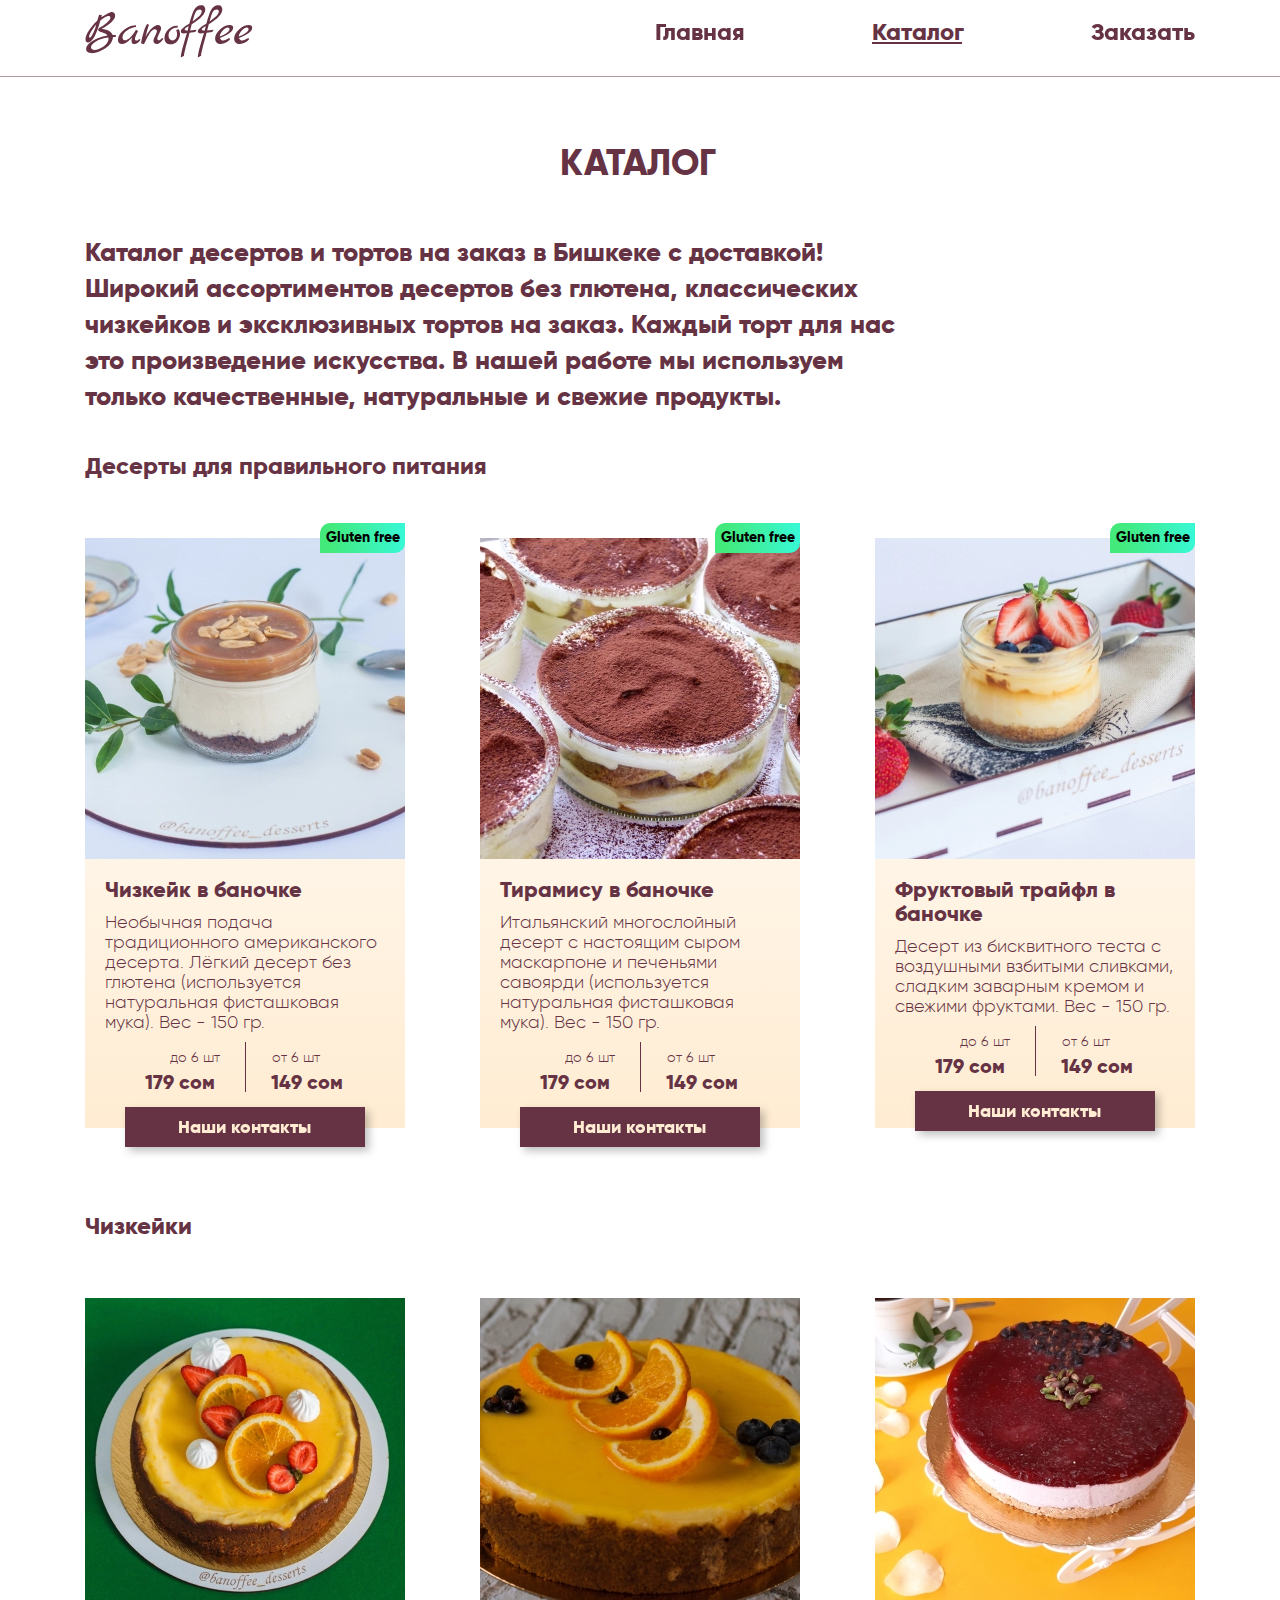
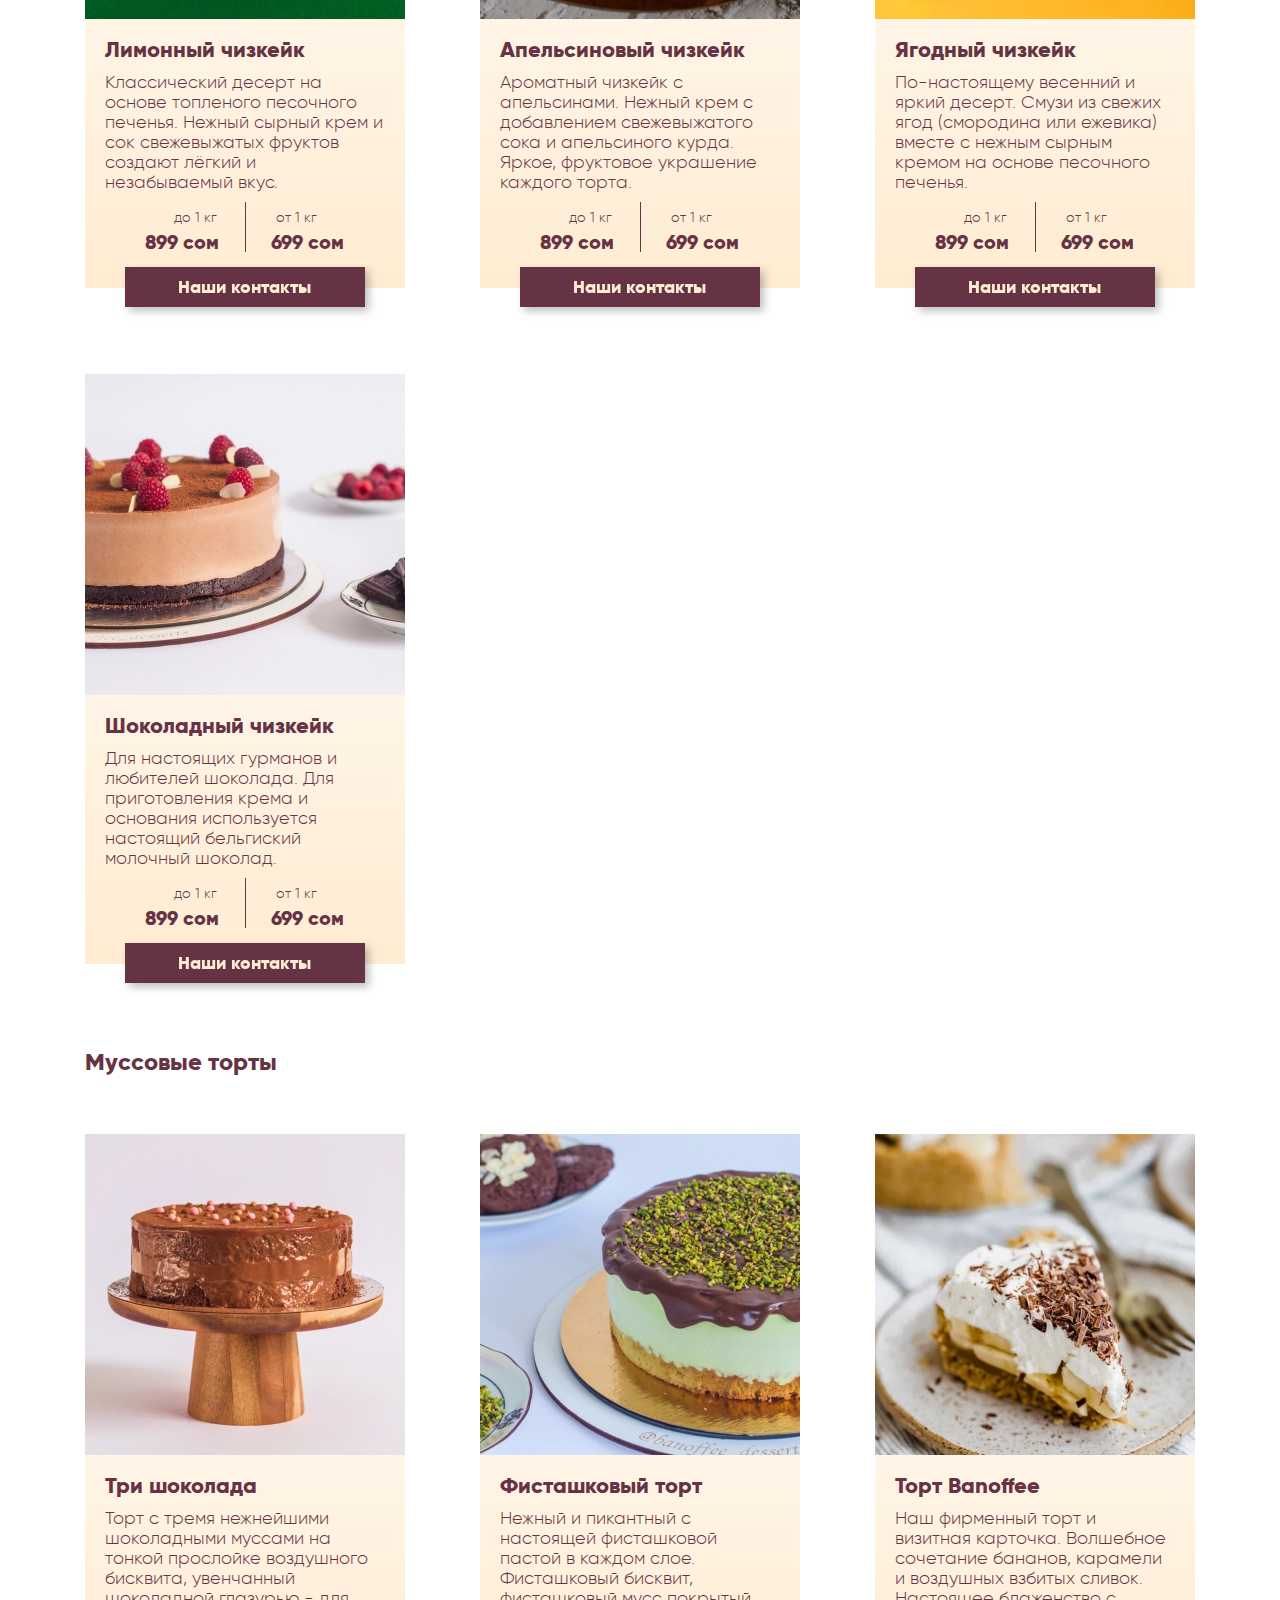
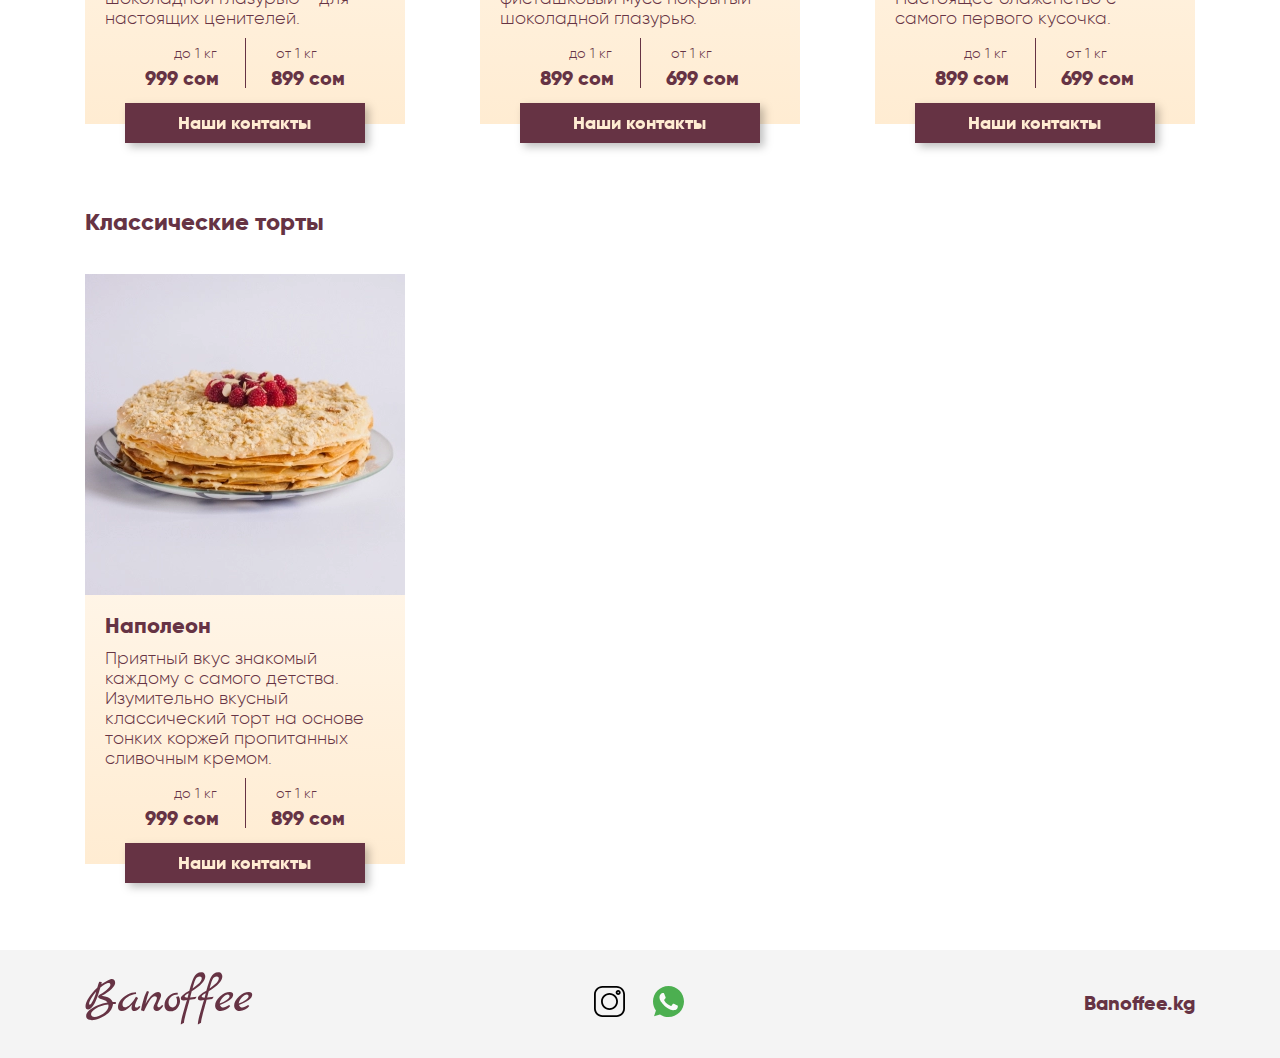
==== commit 7644e5ad: "fix: anchors for catalog.html, optim. SEO" ====
--- a/catalog.html
+++ b/catalog.html
@@ -12,8 +12,8 @@
   <!--[if lt IE 9]>
   <script src="//cdnjs.cloudflare.com/ajax/libs/html5shiv/r29/html5.min.js"></script>
   <![endif]-->
-  <link rel="preload" href="fonts/Gilroylight.woff2" as="font">
-  <link rel="preload" href="fonts/Gilroyextrabold.woff2" as="font">
+  <link rel="preload" as="font" href="fonts/Gilroylight.woff2" type="font/woff2" crossorigin="anonymous">
+  <link rel="preload" as="font" href="fonts/Gilroyextrabold.woff2" type="font/woff2" crossorigin="anonymous">
 
   <link rel="stylesheet" href="css/catalog-min.css">
 
@@ -63,352 +63,368 @@
   <div class="catalog-list">
     <div class="catalog-list__wrapper">
 
-      <article class="catalog-item catalog-item--pp" itemscope itemtype="http://schema.org/Product">
-        <div class="catalog-item__bg"></div>
-        <picture>
-          <source type="image/webp"
-                  srcset="img/catalog/card-pp-mobile.webp 1x, img/catalog/card-pp-mobile@2x.webp 2x">
-          <img src="img/catalog/card-pp-mobile.jpg"
-               srcset="img/catalog/card-pp-mobile@2x.jpg 2x"
-               alt="Чизкейк в баночке для правильного питания на заказ в Бишкеке" class="catalog-item__img" itemprop="image">
-        </picture>
-        <h3 class="catalog-item__heading" itemprop="name">Чизкейк в баночке <em class="visually-hidden">на заказ в
-          Бишкеке</em></h3>
-        <p class="catalog-item__description" itemprop="description">Необычная подача традиционного американского десерта. Лёгкий десерт без
-          глютена (используется натуральная фисташковая мука). Вес - <span itemprop="weight">150 гр.</span></p>
-        <table class="catalog-item__table" itemprop="offers" itemscope itemtype="https://schema.org/AggregateOffer">
-          <thead>
-          <tr>
-            <th>до 6 шт</th>
-            <th>от 6 шт</th>
-          </tr>
-          </thead>
-          <tbody>
-          <tr>
-            <td><span itemprop="lowPrice">179 </span><span itemprop="priceCurrency">сом</span></td>
-            <td><span itemprop="highPrice">149 </span><span itemprop="priceCurrency">сом</span></td>
-          </tr>
-          </tbody>
-        </table>
-
-        <a href="contact.html" class="btn btn--catalog hvr-fade">Наши контакты</a>
-      </article>
-
-      <article class="catalog-item catalog-item--pp" itemscope itemtype="http://schema.org/Product">
-        <div class="catalog-item__bg"></div>
-        <picture>
-          <source type="image/webp"
-                  srcset="img/catalog/card-tiramisu-mobile.webp 1x, img/catalog/card-tiramisu-mobile@2x.webp 2x">
-          <img src="img/catalog/card-tiramisu-mobile.jpg"
-               srcset="img/catalog/card-tiramisu-mobile@2x.jpg 2x"
-               alt="Тирамису в баночке на заказ в Бишкеке" class="catalog-item__img" itemprop="image">
-        </picture>
-        <h3 class="catalog-item__heading" itemprop="name">Тирамису в баночке <em class="visually-hidden">на заказ в
-          Бишкеке</em></h3>
-        <p class="catalog-item__description" itemprop="description">Итальянский многослойный десерт с настоящим сыром маскарпоне и
-          печеньями савоярди (используется натуральная фисташковая мука). Вес - <span itemprop="weight">150 гр.</span></p>
-        <table class="catalog-item__table" itemprop="offers" itemscope itemtype="https://schema.org/AggregateOffer">
-          <thead>
-          <tr>
-            <th>до 6 шт</th>
-            <th>от 6 шт</th>
-          </tr>
-          </thead>
-          <tbody>
-          <tr>
-            <td><span itemprop="lowPrice">179 </span><span itemprop="priceCurrency">сом</span></td>
-            <td><span itemprop="highPrice">149 </span><span itemprop="priceCurrency">сом</span></td>
-          </tr>
-          </tbody>
-        </table>
-
-        <a href="contact.html" class="btn btn--catalog hvr-fade">Наши контакты</a>
-      </article>
-
-      <article class="catalog-item catalog-item--pp" itemscope itemtype="http://schema.org/Product">
-        <div class="catalog-item__bg"></div>
-        <picture>
-          <source type="image/webp"
-                  srcset="img/catalog/card-trifle-mobile.webp 1x, img/catalog/card-trifle-mobile@2x.webp 2x">
-          <img src="img/catalog/card-trifle-mobile.jpg"
-               srcset="img/catalog/card-trifle-mobile@2x.jpg 2x"
-               alt="Фруктовый трайфл в баночке на заказ в Бишкеке" class="catalog-item__img" itemprop="image">
-        </picture>
-        <h3 class="catalog-item__heading" itemprop="name">Фруктовый трайфл в баночке <em class="visually-hidden">на
-          заказ в
-          Бишкеке</em></h3>
-        <p class="catalog-item__description" itemprop="description">Десерт из бисквитного теста с воздушными взбитыми сливками, сладким
-          заварным кремом и свежими фруктами. Вес - <span itemprop="weight">150 гр.</span></p>
-        <table class="catalog-item__table" itemprop="offers" itemscope itemtype="https://schema.org/AggregateOffer">
-          <thead>
-          <tr>
-            <th>до 6 шт</th>
-            <th>от 6 шт</th>
-          </tr>
-          </thead>
-          <tbody>
-          <tr>
-            <td><span itemprop="highPrice">179 </span><span itemprop="priceCurrency">сом</span></td>
-            <td><span itemprop="lowPrice">149 </span><span itemprop="priceCurrency">сом</span></td>
-          </tr>
-          </tbody>
-        </table>
-
-        <a href="contact.html" class="btn btn--catalog hvr-fade">Наши контакты</a>
-      </article>
-
-      <article class="catalog-item" itemscope itemtype="http://schema.org/Product">
-        <div class="catalog-item__bg"></div>
-        <picture>
-          <source type="image/webp"
-                  srcset="img/catalog/card-lemon-mobile.webp 1x, img/catalog/card-lemon-mobile@2x.webp 2x">
-          <img src="img/catalog/card-lemon-mobile.jpg"
-               srcset="img/catalog/card-lemon-mobile@2x.jpg 2x"
-               alt="Лимонный чизкейк на заказ в Бишкеке" class="catalog-item__img" itemprop="image">
-        </picture>
-        <h3 class="catalog-item__heading" itemprop="name">Лимонный чизкейк <em class="visually-hidden">на заказ в
-          Бишкеке</em></h3>
-        <p class="catalog-item__description" itemprop="description">Классический десерт на основе топленого песочного
-          печенья. Нежный сырный
-          крем и
-          сок свежевыжатых фруктов создают лёгкий и незабываемый вкус. </p>
-        <table class="catalog-item__table" itemprop="offers" itemscope itemtype="https://schema.org/AggregateOffer">
-          <thead>
-          <tr>
-            <th>до 1 кг</th>
-            <th>от 1 кг</th>
-          </tr>
-          </thead>
-          <tbody>
-          <tr>
-            <td><span itemprop="highPrice">899 </span><span itemprop="priceCurrency">сом</span></td>
-            <td><span itemprop="lowPrice">699 </span><span itemprop="priceCurrency">сом</span></td>
-          </tr>
-          </tbody>
-        </table>
-
-        <a href="contact.html" class="btn btn--catalog hvr-fade">Наши контакты</a>
-      </article>
-
-      <article class="catalog-item" itemscope itemtype="http://schema.org/Product">
-        <div class="catalog-item__bg"></div>
-        <picture>
-          <source type="image/webp"
-                  srcset="img/catalog/card-orange-mobile.webp 1x, img/catalog/card-orange-mobile@2x.webp 2x">
-          <img src="img/catalog/card-orange-mobile.jpg"
-               srcset="img/catalog/card-orange-mobile@2x.jpg 2x"
-               alt="Апельсиновый чизкейк на заказ в Бишкеке" class="catalog-item__img" itemprop="image">
-        </picture>
-        <h3 class="catalog-item__heading" itemprop="name">Апельсиновый чизкейк <em class="visually-hidden">на заказ в
-          Бишкеке</em></h3>
-        <p class="catalog-item__description" itemprop="description">Ароматный чизкейк с апельсинами. Нежный крем с добавлением свежевыжатого
-          сока и апельсиного курда. Яркое,
-          фруктовое украшение каждого торта. </p>
-        <table class="catalog-item__table" itemprop="offers" itemscope itemtype="https://schema.org/AggregateOffer">
-          <thead>
-          <tr>
-            <th>до 1 кг</th>
-            <th>от 1 кг</th>
-          </tr>
-          </thead>
-          <tbody>
-          <tr>
-            <td><span itemprop="highPrice">899 </span><span itemprop="priceCurrency">сом</span></td>
-            <td><span itemprop="highPrice">699 </span><span itemprop="priceCurrency">сом</span></td>
-          </tr>
-          </tbody>
-        </table>
-
-        <a href="contact.html" class="btn btn--catalog hvr-fade">Наши контакты</a>
-      </article>
-
-      <article class="catalog-item" itemscope itemtype="http://schema.org/Product">
-        <div class="catalog-item__bg"></div>
-        <picture>
-          <source type="image/webp"
-                  srcset="img/catalog/card-berry-mobile.webp 1x, img/catalog/card-berry-mobile@2x.webp 2x">
-          <img src="img/catalog/card-berry-mobile.jpg"
-               srcset="img/catalog/card-berry-mobile@2x.jpg 2x"
-               alt="Ягодный чизкейк на заказ в Бишкеке" class="catalog-item__img" itemprop="image">
-        </picture>
-        <h3 class="catalog-item__heading" itemprop="name">Ягодный чизкейк <em class="visually-hidden">на заказ в
-          Бишкеке</em></h3>
-        <p class="catalog-item__description" itemprop="description">По-настоящему весенний и яркий десерт. Смузи из свежих ягод (смородина
-          или ежевика) вместе с нежным сырным кремом на основе песочного печенья.</p>
-        <table class="catalog-item__table" itemprop="offers" itemscope itemtype="https://schema.org/AggregateOffer">
-          <thead>
-          <tr>
-            <th>до 1 кг</th>
-            <th>от 1 кг</th>
-          </tr>
-          </thead>
-          <tbody>
-          <tr>
-            <td><span itemprop="highPrice">899 </span><span itemprop="priceCurrency">сом</span></td>
-            <td><span itemprop="highPrice">699 </span><span itemprop="priceCurrency">сом</span></td>
-          </tr>
-          </tbody>
-        </table>
-
-        <a href="contact.html" class="btn btn--catalog hvr-fade">Наши контакты</a>
-      </article>
-
-      <article class="catalog-item" itemscope itemtype="http://schema.org/Product">
-        <div class="catalog-item__bg"></div>
-        <picture>
-          <source type="image/webp"
-                  srcset="img/catalog/card-choc-mobile.webp 1x, img/catalog/card-choc-mobile@2x.webp 2x">
-          <img src="img/catalog/card-choc-mobile.jpg"
-               srcset="img/catalog/card-choc-mobile@2x.jpg 2x"
-               alt="Шоколадный чизкейк на заказ в Бишкеке" class="catalog-item__img" itemprop="image">
-        </picture>
-        <h3 class="catalog-item__heading" itemprop="name">Шоколадный чизкейк <em class="visually-hidden">на заказ в Бишкеке</em></h3>
-        <p class="catalog-item__description" itemprop="description">Для настоящих гурманов и любителей шоколада. Для приготовления крема и
-          основания
-          используется настоящий бельгиский молочный шоколад.</p>
-        <table class="catalog-item__table" itemprop="offers" itemscope itemtype="https://schema.org/AggregateOffer">
-          <thead>
-          <tr>
-            <th>до 1 кг</th>
-            <th>от 1 кг</th>
-          </tr>
-          </thead>
-          <tbody>
-          <tr>
-            <td><span itemprop="highPrice">899 </span><span itemprop="priceCurrency">сом</span></td>
-            <td><span itemprop="highPrice">699 </span><span itemprop="priceCurrency">сом</span></td>
-          </tr>
-          </tbody>
-        </table>
-
-        <a href="contact.html" class="btn btn--catalog hvr-fade">Наши контакты</a>
-      </article>
-
-      <article class="catalog-item" itemscope itemtype="http://schema.org/Product">
-        <div class="catalog-item__bg"></div>
-        <picture>
-          <source type="image/webp"
-                  srcset="img/catalog/card-three-mobile.webp 1x, img/catalog/card-three-mobile@2x.webp 2x">
-          <img src="img/catalog/card-three-mobile.jpg"
-               srcset="img/catalog/card-three-mobile@2x.jpg 2x"
-               alt="Три шоколада на заказ в Бишкеке" class="catalog-item__img" itemprop="image">
-        </picture>
-        <h3 class="catalog-item__heading" itemprop="name">Три шоколада <em class="visually-hidden">на заказ в
-          Бишкеке</em></h3>
-        <p class="catalog-item__description" itemprop="description">Торт с тремя нежнейшими шоколадными муссами на тонкой прослойке
-          воздушного бисквита, увенчанный шоколадной глазурью - для настоящих ценителей.</p>
-        <table class="catalog-item__table" itemprop="offers" itemscope itemtype="https://schema.org/AggregateOffer">
-          <thead>
-          <tr>
-            <th>до 1 кг</th>
-            <th>от 1 кг</th>
-          </tr>
-          </thead>
-          <tbody>
-          <tr>
-            <td><span itemprop="highPrice">999 </span><span itemprop="priceCurrency">сом</span></td>
-            <td><span itemprop="highPrice">899 </span><span itemprop="priceCurrency">сом</span></td>
-          </tr>
-          </tbody>
-        </table>
-
-        <a href="contact.html" class="btn btn--catalog hvr-fade">Наши контакты</a>
-      </article>
-
-      <article class="catalog-item" itemscope itemtype="http://schema.org/Product">
-        <div class="catalog-item__bg"></div>
-        <picture>
-          <source type="image/webp"
-                  srcset="img/catalog/card-pist-mobile.webp 1x, img/catalog/card-pist-mobile@2x.webp 2x">
-          <img src="img/catalog/card-pist-mobile.jpg"
-               srcset="img/catalog/card-pist-mobile@2x.jpg 2x"
-               alt="Фисташковый торт на заказ в Бишкеке" class="catalog-item__img" itemprop="image">
-        </picture>
-        <h3 class="catalog-item__heading" itemprop="name">Фисташковый торт <em class="visually-hidden">на заказ в
-          Бишкеке</em></h3>
-        <p class="catalog-item__description" itemprop="description">Нежный и пикантный с настоящей фисташковой пастой в каждом слое.
-          Фисташковый бисквит, фисташковый мусс покрытый шоколадной глазурью.</p>
-        <table class="catalog-item__table" itemprop="offers" itemscope itemtype="https://schema.org/AggregateOffer">
-          <thead>
-          <tr>
-            <th>до 1 кг</th>
-            <th>от 1 кг</th>
-          </tr>
-          </thead>
-          <tbody>
-          <tr>
-            <td><span itemprop="highPrice">899 </span><span itemprop="priceCurrency">сом</span></td>
-            <td><span itemprop="highPrice">699 </span><span itemprop="priceCurrency">сом</span></td>
-          </tr>
-          </tbody>
-        </table>
-
-        <a href="contact.html" class="btn btn--catalog hvr-fade">Наши контакты</a>
-      </article>
-
-      <article class="catalog-item" itemscope itemtype="http://schema.org/Product">
-        <div class="catalog-item__bg"></div>
-        <picture>
-          <source type="image/webp"
-                  srcset="img/catalog/card-banoffee-mobile.webp 1x, img/catalog/card-banoffee-mobile@2x.webp 2x">
-          <img src="img/catalog/card-banoffee-mobile.jpg"
-               srcset="img/catalog/card-banoffee-mobile@2x.jpg 2x"
-               alt="Торт Banoffee на заказ в Бишкеке" class="catalog-item__img" itemprop="image">
-        </picture>
-        <h3 class="catalog-item__heading" itemprop="name">Торт Banoffee <em class="visually-hidden">на заказ в Бишкеке</em></h3>
-        <p class="catalog-item__description" itemprop="description">Наш фирменный торт и визитная карточка. Волшебное сочетание
-          бананов, карамели и
-          воздушных
-          взбитых сливок. Настоящее блаженство с самого первого кусочка.</p>
-        <table class="catalog-item__table" itemprop="offers" itemscope itemtype="https://schema.org/AggregateOffer">
-          <thead>
-          <tr>
-            <th>до 1 кг</th>
-            <th>от 1 кг</th>
-          </tr>
-          </thead>
-          <tbody>
-          <tr>
-            <td><span itemprop="highPrice">899 </span><span itemprop="priceCurrency">сом</span></td>
-            <td><span itemprop="highPrice">699 </span><span itemprop="priceCurrency">сом</span></td>
-          </tr>
-          </tbody>
-        </table>
-
-        <a href="contact.html" class="btn btn--catalog hvr-fade">Наши контакты</a>
-      </article>
-
-      <article class="catalog-item" itemscope itemtype="http://schema.org/Product">
-        <div class="catalog-item__bg"></div>
-        <picture>
-          <source type="image/webp"
-                  srcset="img/catalog/card-napoleon-mobile.webp 1x, img/catalog/card-napoleon-mobile@2x.webp 2x">
-          <img src="img/catalog/card-napoleon-mobile.jpg"
-               srcset="img/catalog/card-napoleon-mobile@2x.jpg 2x"
-               alt="Наполеон на заказ в Бишкеке" class="catalog-item__img" itemprop="image">
-        </picture>
-        <h3 class="catalog-item__heading" itemprop="name">Наполеон <em class="visually-hidden">на заказ в Бишкеке</em></h3>
-        <p class="catalog-item__description" itemprop="description">Приятный вкус знакомый каждому с самого детства. Изумительно вкусный
-          классический торт на основе тонких коржей пропитанных сливочным кремом.</p>
-        <table class="catalog-item__table" itemprop="offers" itemscope itemtype="https://schema.org/AggregateOffer">
-          <thead>
-          <tr>
-            <th>до 1 кг</th>
-            <th>от 1 кг</th>
-          </tr>
-          </thead>
-          <tbody>
-          <tr>
-            <td><span itemprop="highPrice">999 </span><span itemprop="priceCurrency">сом</span></td>
-            <td><span itemprop="lowPrice">899 </span><span itemprop="priceCurrency">сом</span></td>
-          </tr>
-          </tbody>
-        </table>
-
-        <a href="contact.html" class="btn btn--catalog hvr-fade">Наши контакты</a>
-      </article>
-
-
+      <section class="catalog-block">
+        <h3 class="catalog-block__heading" id="jars">Десерты для правильного питания</h3>
+        <div class="catalog-block__wrapper">
+          <article class="catalog-item catalog-item--pp" itemscope itemtype="http://schema.org/Product">
+            <div class="catalog-item__bg"></div>
+            <picture>
+              <source type="image/webp"
+                      srcset="img/catalog/card-pp-mobile.webp 1x, img/catalog/card-pp-mobile@2x.webp 2x">
+              <img src="img/catalog/card-pp-mobile.jpg"
+                   srcset="img/catalog/card-pp-mobile@2x.jpg 2x"
+                   alt="Чизкейк в баночке для правильного питания на заказ в Бишкеке" class="catalog-item__img" itemprop="image">
+            </picture>
+            <h3 class="catalog-item__heading" itemprop="name">Чизкейк в баночке <em class="visually-hidden">на заказ в
+              Бишкеке</em></h3>
+            <p class="catalog-item__description" itemprop="description">Необычная подача традиционного американского десерта. Лёгкий десерт без
+              глютена (используется натуральная фисташковая мука). Вес - <span itemprop="weight">150 гр.</span></p>
+            <table class="catalog-item__table" itemprop="offers" itemscope itemtype="https://schema.org/AggregateOffer">
+              <thead>
+              <tr>
+                <th>до 6 шт</th>
+                <th>от 6 шт</th>
+              </tr>
+              </thead>
+              <tbody>
+              <tr>
+                <td><span itemprop="lowPrice">179 </span><span itemprop="priceCurrency">сом</span></td>
+                <td><span itemprop="highPrice">149 </span><span itemprop="priceCurrency">сом</span></td>
+              </tr>
+              </tbody>
+            </table>
+
+            <a href="contact.html" class="btn btn--catalog hvr-fade">Наши контакты</a>
+          </article>
+
+          <article class="catalog-item catalog-item--pp" itemscope itemtype="http://schema.org/Product">
+            <div class="catalog-item__bg"></div>
+            <picture>
+              <source type="image/webp"
+                      srcset="img/catalog/card-tiramisu-mobile.webp 1x, img/catalog/card-tiramisu-mobile@2x.webp 2x">
+              <img src="img/catalog/card-tiramisu-mobile.jpg"
+                   srcset="img/catalog/card-tiramisu-mobile@2x.jpg 2x"
+                   alt="Тирамису в баночке на заказ в Бишкеке" class="catalog-item__img" itemprop="image">
+            </picture>
+            <h3 class="catalog-item__heading" itemprop="name">Тирамису в баночке <em class="visually-hidden">на заказ в
+              Бишкеке</em></h3>
+            <p class="catalog-item__description" itemprop="description">Итальянский многослойный десерт с настоящим сыром маскарпоне и
+              печеньями савоярди (используется натуральная фисташковая мука). Вес - <span itemprop="weight">150 гр.</span></p>
+            <table class="catalog-item__table" itemprop="offers" itemscope itemtype="https://schema.org/AggregateOffer">
+              <thead>
+              <tr>
+                <th>до 6 шт</th>
+                <th>от 6 шт</th>
+              </tr>
+              </thead>
+              <tbody>
+              <tr>
+                <td><span itemprop="lowPrice">179 </span><span itemprop="priceCurrency">сом</span></td>
+                <td><span itemprop="highPrice">149 </span><span itemprop="priceCurrency">сом</span></td>
+              </tr>
+              </tbody>
+            </table>
+
+            <a href="contact.html" class="btn btn--catalog hvr-fade">Наши контакты</a>
+          </article>
+
+          <article class="catalog-item catalog-item--pp" itemscope itemtype="http://schema.org/Product">
+            <div class="catalog-item__bg"></div>
+            <picture>
+              <source type="image/webp"
+                      srcset="img/catalog/card-trifle-mobile.webp 1x, img/catalog/card-trifle-mobile@2x.webp 2x">
+              <img src="img/catalog/card-trifle-mobile.jpg"
+                   srcset="img/catalog/card-trifle-mobile@2x.jpg 2x"
+                   alt="Фруктовый трайфл в баночке на заказ в Бишкеке" class="catalog-item__img" itemprop="image">
+            </picture>
+            <h3 class="catalog-item__heading" itemprop="name">Фруктовый трайфл в баночке <em class="visually-hidden">на
+              заказ в
+              Бишкеке</em></h3>
+            <p class="catalog-item__description" itemprop="description">Десерт из бисквитного теста с воздушными взбитыми сливками, сладким
+              заварным кремом и свежими фруктами. Вес - <span itemprop="weight">150 гр.</span></p>
+            <table class="catalog-item__table" itemprop="offers" itemscope itemtype="https://schema.org/AggregateOffer">
+              <thead>
+              <tr>
+                <th>до 6 шт</th>
+                <th>от 6 шт</th>
+              </tr>
+              </thead>
+              <tbody>
+              <tr>
+                <td><span itemprop="highPrice">179 </span><span itemprop="priceCurrency">сом</span></td>
+                <td><span itemprop="lowPrice">149 </span><span itemprop="priceCurrency">сом</span></td>
+              </tr>
+              </tbody>
+            </table>
+
+            <a href="contact.html" class="btn btn--catalog hvr-fade">Наши контакты</a>
+          </article>
+        </div>
+      </section>
+
+      <section class="catalog-block">
+        <h3 class="catalog-block__heading" id="cheesecakes">Чизкейки</h3>
+        <div class="catalog-block__wrapper">
+          <article class="catalog-item" itemscope itemtype="http://schema.org/Product">
+            <div class="catalog-item__bg"></div>
+            <picture>
+              <source type="image/webp"
+                      srcset="img/catalog/card-lemon-mobile.webp 1x, img/catalog/card-lemon-mobile@2x.webp 2x">
+              <img src="img/catalog/card-lemon-mobile.jpg"
+                   srcset="img/catalog/card-lemon-mobile@2x.jpg 2x"
+                   alt="Лимонный чизкейк на заказ в Бишкеке" class="catalog-item__img" itemprop="image">
+            </picture>
+            <h3 class="catalog-item__heading" itemprop="name">Лимонный чизкейк <em class="visually-hidden">на заказ в
+              Бишкеке</em></h3>
+            <p class="catalog-item__description" itemprop="description">Классический десерт на основе топленого песочного
+              печенья. Нежный сырный
+              крем и
+              сок свежевыжатых фруктов создают лёгкий и незабываемый вкус. </p>
+            <table class="catalog-item__table" itemprop="offers" itemscope itemtype="https://schema.org/AggregateOffer">
+              <thead>
+              <tr>
+                <th>до 1 кг</th>
+                <th>от 1 кг</th>
+              </tr>
+              </thead>
+              <tbody>
+              <tr>
+                <td><span itemprop="highPrice">899 </span><span itemprop="priceCurrency">сом</span></td>
+                <td><span itemprop="lowPrice">699 </span><span itemprop="priceCurrency">сом</span></td>
+              </tr>
+              </tbody>
+            </table>
+
+            <a href="contact.html" class="btn btn--catalog hvr-fade">Наши контакты</a>
+          </article>
+
+          <article class="catalog-item" itemscope itemtype="http://schema.org/Product">
+            <div class="catalog-item__bg"></div>
+            <picture>
+              <source type="image/webp"
+                      srcset="img/catalog/card-orange-mobile.webp 1x, img/catalog/card-orange-mobile@2x.webp 2x">
+              <img src="img/catalog/card-orange-mobile.jpg"
+                   srcset="img/catalog/card-orange-mobile@2x.jpg 2x"
+                   alt="Апельсиновый чизкейк на заказ в Бишкеке" class="catalog-item__img" itemprop="image">
+            </picture>
+            <h3 class="catalog-item__heading" itemprop="name">Апельсиновый чизкейк <em class="visually-hidden">на заказ в
+              Бишкеке</em></h3>
+            <p class="catalog-item__description" itemprop="description">Ароматный чизкейк с апельсинами. Нежный крем с добавлением свежевыжатого
+              сока и апельсиного курда. Яркое,
+              фруктовое украшение каждого торта. </p>
+            <table class="catalog-item__table" itemprop="offers" itemscope itemtype="https://schema.org/AggregateOffer">
+              <thead>
+              <tr>
+                <th>до 1 кг</th>
+                <th>от 1 кг</th>
+              </tr>
+              </thead>
+              <tbody>
+              <tr>
+                <td><span itemprop="highPrice">899 </span><span itemprop="priceCurrency">сом</span></td>
+                <td><span itemprop="highPrice">699 </span><span itemprop="priceCurrency">сом</span></td>
+              </tr>
+              </tbody>
+            </table>
+
+            <a href="contact.html" class="btn btn--catalog hvr-fade">Наши контакты</a>
+          </article>
+
+          <article class="catalog-item" itemscope itemtype="http://schema.org/Product">
+            <div class="catalog-item__bg"></div>
+            <picture>
+              <source type="image/webp"
+                      srcset="img/catalog/card-berry-mobile.webp 1x, img/catalog/card-berry-mobile@2x.webp 2x">
+              <img src="img/catalog/card-berry-mobile.jpg"
+                   srcset="img/catalog/card-berry-mobile@2x.jpg 2x"
+                   alt="Ягодный чизкейк на заказ в Бишкеке" class="catalog-item__img" itemprop="image">
+            </picture>
+            <h3 class="catalog-item__heading" itemprop="name">Ягодный чизкейк <em class="visually-hidden">на заказ в
+              Бишкеке</em></h3>
+            <p class="catalog-item__description" itemprop="description">По-настоящему весенний и яркий десерт. Смузи из свежих ягод (смородина
+              или ежевика) вместе с нежным сырным кремом на основе песочного печенья.</p>
+            <table class="catalog-item__table" itemprop="offers" itemscope itemtype="https://schema.org/AggregateOffer">
+              <thead>
+              <tr>
+                <th>до 1 кг</th>
+                <th>от 1 кг</th>
+              </tr>
+              </thead>
+              <tbody>
+              <tr>
+                <td><span itemprop="highPrice">899 </span><span itemprop="priceCurrency">сом</span></td>
+                <td><span itemprop="highPrice">699 </span><span itemprop="priceCurrency">сом</span></td>
+              </tr>
+              </tbody>
+            </table>
+
+            <a href="contact.html" class="btn btn--catalog hvr-fade">Наши контакты</a>
+          </article>
+
+          <article class="catalog-item" itemscope itemtype="http://schema.org/Product">
+            <div class="catalog-item__bg"></div>
+            <picture>
+              <source type="image/webp"
+                      srcset="img/catalog/card-choc-mobile.webp 1x, img/catalog/card-choc-mobile@2x.webp 2x">
+              <img src="img/catalog/card-choc-mobile.jpg"
+                   srcset="img/catalog/card-choc-mobile@2x.jpg 2x"
+                   alt="Шоколадный чизкейк на заказ в Бишкеке" class="catalog-item__img" itemprop="image">
+            </picture>
+            <h3 class="catalog-item__heading" itemprop="name">Шоколадный чизкейк <em class="visually-hidden">на заказ в Бишкеке</em></h3>
+            <p class="catalog-item__description" itemprop="description">Для настоящих гурманов и любителей шоколада. Для приготовления крема и
+              основания
+              используется настоящий бельгиский молочный шоколад.</p>
+            <table class="catalog-item__table" itemprop="offers" itemscope itemtype="https://schema.org/AggregateOffer">
+              <thead>
+              <tr>
+                <th>до 1 кг</th>
+                <th>от 1 кг</th>
+              </tr>
+              </thead>
+              <tbody>
+              <tr>
+                <td><span itemprop="highPrice">899 </span><span itemprop="priceCurrency">сом</span></td>
+                <td><span itemprop="highPrice">699 </span><span itemprop="priceCurrency">сом</span></td>
+              </tr>
+              </tbody>
+            </table>
+
+            <a href="contact.html" class="btn btn--catalog hvr-fade">Наши контакты</a>
+          </article>
+        </div>
+      </section>
+
+      <section class="catalog-block">
+        <h3 class="catalog-block__heading" id="muss">Муссовые торты</h3>
+        <div class="catalog-block__wrapper">
+          <article class="catalog-item" itemscope itemtype="http://schema.org/Product">
+            <div class="catalog-item__bg"></div>
+            <picture>
+              <source type="image/webp"
+                      srcset="img/catalog/card-three-mobile.webp 1x, img/catalog/card-three-mobile@2x.webp 2x">
+              <img src="img/catalog/card-three-mobile.jpg"
+                   srcset="img/catalog/card-three-mobile@2x.jpg 2x"
+                   alt="Три шоколада на заказ в Бишкеке" class="catalog-item__img" itemprop="image">
+            </picture>
+            <h3 class="catalog-item__heading" itemprop="name">Три шоколада <em class="visually-hidden">на заказ в
+              Бишкеке</em></h3>
+            <p class="catalog-item__description" itemprop="description">Торт с тремя нежнейшими шоколадными муссами на тонкой прослойке
+              воздушного бисквита, увенчанный шоколадной глазурью - для настоящих ценителей.</p>
+            <table class="catalog-item__table" itemprop="offers" itemscope itemtype="https://schema.org/AggregateOffer">
+              <thead>
+              <tr>
+                <th>до 1 кг</th>
+                <th>от 1 кг</th>
+              </tr>
+              </thead>
+              <tbody>
+              <tr>
+                <td><span itemprop="highPrice">999 </span><span itemprop="priceCurrency">сом</span></td>
+                <td><span itemprop="highPrice">899 </span><span itemprop="priceCurrency">сом</span></td>
+              </tr>
+              </tbody>
+            </table>
+
+            <a href="contact.html" class="btn btn--catalog hvr-fade">Наши контакты</a>
+          </article>
+
+          <article class="catalog-item" itemscope itemtype="http://schema.org/Product">
+            <div class="catalog-item__bg"></div>
+            <picture>
+              <source type="image/webp"
+                      srcset="img/catalog/card-pist-mobile.webp 1x, img/catalog/card-pist-mobile@2x.webp 2x">
+              <img src="img/catalog/card-pist-mobile.jpg"
+                   srcset="img/catalog/card-pist-mobile@2x.jpg 2x"
+                   alt="Фисташковый торт на заказ в Бишкеке" class="catalog-item__img" itemprop="image">
+            </picture>
+            <h3 class="catalog-item__heading" itemprop="name">Фисташковый торт <em class="visually-hidden">на заказ в
+              Бишкеке</em></h3>
+            <p class="catalog-item__description" itemprop="description">Нежный и пикантный с настоящей фисташковой пастой в каждом слое.
+              Фисташковый бисквит, фисташковый мусс покрытый шоколадной глазурью.</p>
+            <table class="catalog-item__table" itemprop="offers" itemscope itemtype="https://schema.org/AggregateOffer">
+              <thead>
+              <tr>
+                <th>до 1 кг</th>
+                <th>от 1 кг</th>
+              </tr>
+              </thead>
+              <tbody>
+              <tr>
+                <td><span itemprop="highPrice">899 </span><span itemprop="priceCurrency">сом</span></td>
+                <td><span itemprop="highPrice">699 </span><span itemprop="priceCurrency">сом</span></td>
+              </tr>
+              </tbody>
+            </table>
+
+            <a href="contact.html" class="btn btn--catalog hvr-fade">Наши контакты</a>
+          </article>
+
+          <article class="catalog-item" itemscope itemtype="http://schema.org/Product">
+            <div class="catalog-item__bg"></div>
+            <picture>
+              <source type="image/webp"
+                      srcset="img/catalog/card-banoffee-mobile.webp 1x, img/catalog/card-banoffee-mobile@2x.webp 2x">
+              <img src="img/catalog/card-banoffee-mobile.jpg"
+                   srcset="img/catalog/card-banoffee-mobile@2x.jpg 2x"
+                   alt="Торт Banoffee на заказ в Бишкеке" class="catalog-item__img" itemprop="image">
+            </picture>
+            <h3 class="catalog-item__heading" itemprop="name">Торт Banoffee <em class="visually-hidden">на заказ в Бишкеке</em></h3>
+            <p class="catalog-item__description" itemprop="description">Наш фирменный торт и визитная карточка. Волшебное сочетание
+              бананов, карамели и
+              воздушных
+              взбитых сливок. Настоящее блаженство с самого первого кусочка.</p>
+            <table class="catalog-item__table" itemprop="offers" itemscope itemtype="https://schema.org/AggregateOffer">
+              <thead>
+              <tr>
+                <th>до 1 кг</th>
+                <th>от 1 кг</th>
+              </tr>
+              </thead>
+              <tbody>
+              <tr>
+                <td><span itemprop="highPrice">899 </span><span itemprop="priceCurrency">сом</span></td>
+                <td><span itemprop="highPrice">699 </span><span itemprop="priceCurrency">сом</span></td>
+              </tr>
+              </tbody>
+            </table>
+
+            <a href="contact.html" class="btn btn--catalog hvr-fade">Наши контакты</a>
+          </article>
+        </div>
+      </section>
+
+      <section class="catalog-block">
+        <h3 class="catalog-block__heading" id="classic">Классические торты</h3>
+        <article class="catalog-item" itemscope itemtype="http://schema.org/Product">
+          <div class="catalog-item__bg"></div>
+          <picture>
+            <source type="image/webp"
+                    srcset="img/catalog/card-napoleon-mobile.webp 1x, img/catalog/card-napoleon-mobile@2x.webp 2x">
+            <img src="img/catalog/card-napoleon-mobile.jpg"
+                 srcset="img/catalog/card-napoleon-mobile@2x.jpg 2x"
+                 alt="Наполеон на заказ в Бишкеке" class="catalog-item__img" itemprop="image">
+          </picture>
+          <h3 class="catalog-item__heading" itemprop="name">Наполеон <em class="visually-hidden">на заказ в Бишкеке</em></h3>
+          <p class="catalog-item__description" itemprop="description">Приятный вкус знакомый каждому с самого детства. Изумительно вкусный
+            классический торт на основе тонких коржей пропитанных сливочным кремом.</p>
+          <table class="catalog-item__table" itemprop="offers" itemscope itemtype="https://schema.org/AggregateOffer">
+            <thead>
+            <tr>
+              <th>до 1 кг</th>
+              <th>от 1 кг</th>
+            </tr>
+            </thead>
+            <tbody>
+            <tr>
+              <td><span itemprop="highPrice">999 </span><span itemprop="priceCurrency">сом</span></td>
+              <td><span itemprop="lowPrice">899 </span><span itemprop="priceCurrency">сом</span></td>
+            </tr>
+            </tbody>
+          </table>
+
+          <a href="contact.html" class="btn btn--catalog hvr-fade">Наши контакты</a>
+        </article>
+      </section>
     </div>
   </div>
 </main>
--- a/css/catalog-min.css
+++ b/css/catalog-min.css
@@ -1 +1 @@
-html{font-family:sans-serif;-ms-text-size-adjust:100%;-webkit-text-size-adjust:100%}body{margin:0}article,aside,details,figcaption,figure,footer,header,hgroup,main,nav,section,summary{display:block}audio,canvas,progress,video{display:inline-block;vertical-align:baseline}audio:not([controls]){display:none;height:0}[hidden],template{display:none}a{background:0 0}a:active,a:hover{outline:0}abbr[title]{border-bottom:1px dotted}b,strong{font-weight:700}dfn{font-style:italic}h1{font-size:2em;margin:.67em 0}mark{background:#ff0;color:#000}small{font-size:80%}sub,sup{font-size:75%;line-height:0;position:relative;vertical-align:baseline}sup{top:-.5em}sub{bottom:-.25em}img{border:0}svg:not(:root){overflow:hidden}figure{margin:1em 40px}hr{-webkit-box-sizing:content-box;box-sizing:content-box;height:0}pre{overflow:auto}code,kbd,pre,samp{font-family:monospace,monospace;font-size:1em}button,input,optgroup,select,textarea{color:inherit;font:inherit;margin:0}button{overflow:visible}button,select{text-transform:none}button,html input[type=button]{-webkit-appearance:button;cursor:pointer}button[disabled],html input[disabled]{cursor:default}button input::-moz-focus-inner{border:0;padding:0}input{line-height:normal}input[type=reset],input[type=submit]{-webkit-appearance:button;cursor:pointer}input[type=checkbox],input[type=radio]{-webkit-box-sizing:border-box;box-sizing:border-box;padding:0}input[type=number]::-webkit-inner-spin-button,input[type=number]::-webkit-outer-spin-button{height:auto}input[type=search]{-webkit-appearance:textfield;-webkit-box-sizing:content-box;box-sizing:content-box}input[type=search]::-webkit-search-cancel-button,input[type=search]::-webkit-search-decoration{-webkit-appearance:none}fieldset{border:1px solid silver;margin:0 2px;padding:.35em .625em .75em}legend{border:0;padding:0}textarea{overflow:auto}optgroup{font-weight:700}table{border-collapse:collapse;border-spacing:0}td,th{padding:0}@font-face{font-weight:400;font-family:Gilroy;font-style:normal;src:url(../fonts/Gilroylight.woff2) format("woff2"),url(../fonts/Gilroylight.woff) format("woff")}@font-face{font-weight:700;font-family:Gilroy;font-style:normal;src:url(../fonts/Gilroyextrabold.woff2) format("woff2"),url(../fonts/Gilroyextrabold.woff2) format("woff")}.page-header__wrapper{min-height:71px;width:320px;position:relative;margin:0 auto;padding-top:5px}.main-nav__wrapper{-webkit-transform:translateY(-320px);-ms-transform:translateY(-320px);transform:translateY(-320px);opacity:0;-webkit-transition:1s ease-in-out;-o-transition:1s ease-in-out;transition:1s ease-in-out}.main-nav__list{margin:0;padding:0;list-style:none}.main-nav__toggle{position:absolute;top:25px;right:0;z-index:2;display:block;width:40px;height:21px;cursor:pointer;border:none}.main-nav--closed .main-nav__toggle{background-color:#fff}.main-nav--closed .main-nav__toggle::before{content:"";position:absolute;top:0;left:0;width:40px;height:2px;background-color:#634;-webkit-box-shadow:0 9px 0 0 #634,0 18px 0 0 #634;box-shadow:0 9px 0 0 #634,0 18px 0 0 #634}.main-nav--closed .main-nav__toggle:active::before{background-color:#213002;-webkit-box-shadow:0 9px 0 0 #213002,0 18px 0 0 #213002;box-shadow:0 9px 0 0 #213002,0 18px 0 0 #213002}.main-nav--opened .main-nav__toggle::after,.main-nav--opened .main-nav__toggle::before{content:"";position:absolute;top:9px;left:0;width:40px;height:2px;background-color:#634}.main-nav--opened .main-nav__toggle::before{-webkit-transform:rotate(30deg);-ms-transform:rotate(30deg);transform:rotate(30deg);-webkit-box-shadow:none;box-shadow:none}.main-nav--opened .main-nav__toggle::after{-webkit-transform:rotate(-30deg);-ms-transform:rotate(-30deg);transform:rotate(-30deg)}.main-nav--opened .main-nav__toggle:active::after,.main-nav--opened .main-nav__toggle:active::before{background-color:#213002}.site-list__item a[href]:active{opacity:.5}@media (max-width:678px){.main-nav--closed .site-list__item{display:none}.main-nav--opened .main-nav__wrapper{position:absolute;top:74px;left:-20px;z-index:10}.main-nav--opened .main-nav__wrapper{opacity:1;-webkit-transform:translateY(0);-ms-transform:translateY(0);transform:translateY(0)}.site-list__item{width:360px;min-height:80px;position:relative;padding-top:28px;padding-left:140px;-webkit-box-sizing:border-box;box-sizing:border-box;background-color:#fff;border-collapse:collapse;border-top:1px solid #ececec;border-bottom:1px solid #ececec;font-weight:700;font-size:18px}.site-list__item a{text-decoration:none;color:inherit}.site-list__item--active:after{position:absolute;top:50px;left:135px;content:"";width:75px;height:2px;background-color:#634}.main-nav--nojs .main-nav__toggle{display:none}.main-nav--nojs .main-nav__wrapper{position:static;min-height:0}.main-nav--nojs .site-list__item{display:block}}@media (min-width:678px){.page-header__wrapper{width:678px;display:-webkit-box;display:-ms-flexbox;display:flex;-webkit-box-pack:justify;-ms-flex-pack:justify;justify-content:space-between}.main-nav__wrapper{-webkit-transform:none;-ms-transform:none;transform:none;opacity:1;-webkit-transition:none;-o-transition:none;transition:none}.main-nav__toggle{display:none}.main-nav{width:324px}.main-nav__list{display:-webkit-box;display:-ms-flexbox;display:flex;-webkit-box-pack:justify;-ms-flex-pack:justify;justify-content:space-between;margin-top:15px}.main-nav__list a{font-size:24px;line-height:24px;font-weight:700;color:inherit;text-decoration:none}.site-list__item{position:relative}.site-list__item--active:after{position:absolute;top:22px;left:0;content:"";width:90px;height:2px;background-color:#634}}@media (min-width:1110px){.page-header__wrapper{width:1110px}.page-header__logo:hover{opacity:.7}.page-header__logo:active{opacity:.5}.main-nav{width:540px}.hvr-underline-from-center{display:inline-block;vertical-align:middle;-webkit-transform:perspective(1px) translateZ(0);transform:perspective(1px) translateZ(0);-webkit-box-shadow:0 0 1px transparent;box-shadow:0 0 1px transparent;position:relative;overflow:hidden}.hvr-underline-from-center:before{content:"";position:absolute;z-index:-1;left:51%;right:51%;top:22px;background:#634;height:2px;-webkit-transition-property:left,right;-o-transition-property:left,right;transition-property:left,right;-webkit-transition-duration:.3s;-o-transition-duration:.3s;transition-duration:.3s;-webkit-transition-timing-function:ease-out;-o-transition-timing-function:ease-out;transition-timing-function:ease-out}.hvr-underline-from-center:active:before,.hvr-underline-from-center:focus:before,.hvr-underline-from-center:hover:before{left:0;right:0}}.btn{display:inline-block;-webkit-box-sizing:border-box;box-sizing:border-box;width:200px;height:40px;padding-top:9px;padding-left:65px;background-color:#634;color:#ffecd2;font-size:18px;line-height:22px;font-weight:700;text-decoration:none;-webkit-filter:drop-shadow(4px 4px 4px rgba(0, 0, 0, .25));filter:drop-shadow(4px 4px 4px rgba(0, 0, 0, .25))}.btn:active{opacity:.5}@media (min-width:1110px){.btn{height:50px;font-size:24px;line-height:29px}.hvr-shutter-out-horizontal{display:inline-block;vertical-align:middle;-webkit-transform:perspective(1px) translateZ(0);transform:perspective(1px) translateZ(0);-webkit-box-shadow:0 0 1px transparent;box-shadow:0 0 1px transparent;position:relative;background:#634;-webkit-transition-property:color;-o-transition-property:color;transition-property:color;-webkit-transition-duration:.3s;-o-transition-duration:.3s;transition-duration:.3s}.hvr-shutter-out-horizontal:before{content:"";position:absolute;z-index:-1;top:0;bottom:0;left:0;right:0;background:#ffecd2;-webkit-transform:scaleX(0);-ms-transform:scaleX(0);transform:scaleX(0);-webkit-transform-origin:50%;-ms-transform-origin:50%;transform-origin:50%;-webkit-transition-property:transform;-webkit-transition-property:-webkit-transform;transition-property:-webkit-transform;-o-transition-property:transform;transition-property:transform;transition-property:transform,-webkit-transform;-webkit-transition-duration:.3s;-o-transition-duration:.3s;transition-duration:.3s;-webkit-transition-timing-function:ease-out;-o-transition-timing-function:ease-out;transition-timing-function:ease-out}.hvr-shutter-out-horizontal:active,.hvr-shutter-out-horizontal:focus,.hvr-shutter-out-horizontal:hover{opacity:1;color:#634}.hvr-shutter-out-horizontal:active:before,.hvr-shutter-out-horizontal:focus:before,.hvr-shutter-out-horizontal:hover:before{-webkit-transform:scaleX(1);-ms-transform:scaleX(1);transform:scaleX(1)}.hvr-fade{display:inline-block;vertical-align:middle;-webkit-transform:perspective(1px) translateZ(0);transform:perspective(1px) translateZ(0);-webkit-box-shadow:0 0 1px transparent;box-shadow:0 0 1px transparent;overflow:hidden;-webkit-transition-duration:.3s;-o-transition-duration:.3s;transition-duration:.3s;-webkit-transition-property:color,background-color;-o-transition-property:color,background-color;transition-property:color,background-color}.hvr-fade:active,.hvr-fade:focus,.hvr-fade:hover{background-color:#b36b83;color:#000}}.catalog-intro{border-top:1px solid rgba(102,51,68,.5)}.catalog-intro__wrapper{width:320px;margin:0 auto;padding-top:60px}.catalog-intro__heading{margin:0;margin-left:94px;padding:0;text-transform:uppercase;font-size:30px;line-height:37px}.catalog-intro__description{width:302px;margin-bottom:0;font-size:18px;line-height:24px;font-weight:700}.catalog-list__wrapper{width:320px;margin:0 auto;margin-top:20px}.catalog-item{position:relative;min-height:636px;margin-top:40px}.catalog-item::after{content:'';position:absolute;top:0;left:-20px;z-index:-1;width:360px;height:618px;background:-webkit-gradient(linear,left bottom,left top,from(#ffecd2),to(rgba(255,236,210,0)));background:-o-linear-gradient(bottom,#ffecd2 0,rgba(255,236,210,0) 100%);background:linear-gradient(0deg,#ffecd2 0,rgba(255,236,210,0) 100%)}.catalog-item--pp{position:relative}.catalog-item--pp:before{content:"Gluten free";position:absolute;top:40px;right:0;-webkit-box-sizing:border-box;box-sizing:border-box;width:85px;height:30px;padding-top:3px;padding-left:6px;background:-webkit-gradient(linear,right top,left top,from(#38f9d7),color-stop(88.04%,#43e97b));background:-o-linear-gradient(right,#38f9d7 0,#43e97b 88.04%);background:linear-gradient(270deg,#38f9d7 0,#43e97b 88.04%);border-radius:10px 0;color:#000;font-size:14px;line-height:24px;font-weight:700}.catalog-item__img{width:320px;height:321px;margin-top:55px}.catalog-item__heading{margin-top:15px;margin-bottom:0;margin-left:20px;font-size:20px;line-height:24px}.catalog-item__description{width:278px;margin-top:10px;margin-bottom:10px;margin-left:20px;font-size:16px;line-height:20px}.catalog-item__table{margin-left:60px;margin-bottom:15px}.catalog-item__table th{width:100px;height:30px;font-size:14px;line-height:18px;font-weight:400}.catalog-item__table th:first-child{border-right:1px solid #634}.catalog-item__table td{font-size:20px;line-height:20px;font-weight:700}.catalog-item__table td:first-child{border-right:1px solid #634}.catalog-item__table td:last-child{padding-left:25px}.btn--catalog{margin-left:60px;padding-left:32px}@media (min-width:678px){.catalog-intro__wrapper{width:678px}.catalog-intro__heading{margin-left:273px}.catalog-intro__description{width:520px;font-size:22px}.catalog-list__wrapper{width:678px;margin:0 auto;display:-webkit-box;display:-ms-flexbox;display:flex;-ms-flex-wrap:wrap;flex-wrap:wrap}.catalog-item{width:320px}.catalog-item:nth-child(odd){margin-right:36px}.catalog-item::after{left:0;width:320px;height:590px;background:-webkit-gradient(linear,left bottom,left top,from(#ffecd2),to(rgba(255,236,210,0)));background:-o-linear-gradient(bottom,#ffecd2 0,rgba(255,236,210,0) 100%);background:linear-gradient(0deg,#ffecd2 0,rgba(255,236,210,0) 100%)}.catalog-item:hover:after{-webkit-box-shadow:4px 4px 4px rgba(0,0,0,.25);box-shadow:4px 4px 4px rgba(0,0,0,.25)}.catalog-item:hover .catalog-item__img{-webkit-transform:translateY(-10px) scale(1.03);-ms-transform:translateY(-10px) scale(1.03);transform:translateY(-10px) scale(1.03)}.catalog-item--pp:before{top:-15px}.catalog-item__img{margin-top:0;-webkit-transition:-webkit-transform .3s ease-out;transition:-webkit-transform .3s ease-out;-o-transition:transform .3s ease-out;transition:transform .3s ease-out;transition:transform .3s ease-out,-webkit-transform .3s ease-out}.catalog-item__heading{font-size:22px;line-height:24px}.catalog-item__description{width:278px;margin-top:10px;margin-bottom:10px;margin-left:20px;font-size:18px;line-height:20px}}@media (min-width:1110px){.catalog-intro__wrapper{width:1110px}.catalog-intro__heading{margin-left:475px;font-size:36px;line-height:52px}.catalog-intro__description{width:825px;margin-top:45px;font-size:26px;line-height:36px}.catalog-list__wrapper{width:1110px}.catalog-item:nth-child(odd){margin-right:0}.catalog-item:nth-child(3n+1){margin-right:75px}.catalog-item:nth-child(3n){margin-right:0;margin-left:75px}.btn--catalog{width:240px;height:40px;margin-left:40px;padding-left:53px;font-size:18px;line-height:22px}}.page-footer{background-color:#f4f4f4}.page-footer__wrapper{width:320px;margin:0 auto;margin-top:40px;padding-top:22px;padding-bottom:24px}.page-footer__logo{position:relative;display:inline-block;width:169px;height:62px;margin-left:76px;margin-bottom:22px}.page-footer__logo:after{position:absolute;bottom:0;left:50%;-webkit-transform:translateX(-50%);-ms-transform:translateX(-50%);transform:translateX(-50%);content:'';width:360px;height:1px;background-color:#c4c4c4}.page-footer__logo:hover{opacity:.7}.page-footer__logo:active{opacity:.5}.footer-socials{width:90px;margin-left:120px;display:-webkit-box;display:-ms-flexbox;display:flex;-webkit-box-pack:justify;-ms-flex-pack:justify;justify-content:space-between}.footer-socials .insta:hover,.footer-socials .whats:hover{opacity:.7}.footer-socials .insta:active,.footer-socials .whats:hover{opacity:.5}.page-footer__link{display:inline-block;margin-top:20px;margin-left:105px;font-size:20px;line-height:22px;font-weight:700;text-decoration:none;color:inherit}.page-footer__link:hover{opacity:.7}.page-footer__link:active{opacity:.5}@media (min-width:678px){.page-footer__wrapper{width:678px;display:-webkit-box;display:-ms-flexbox;display:flex;-webkit-box-align:center;-ms-flex-align:center;align-items:center;-webkit-box-pack:justify;-ms-flex-pack:justify;justify-content:space-between}.page-footer__logo{margin-left:0;margin-bottom:0}.page-footer__logo:after{display:none}.footer-socials{margin-left:0;margin-right:60px}.page-footer__link{margin-top:0;margin-left:0}}@media (min-width:1110px){.page-footer__wrapper{width:1110px}}body{min-width:320px;margin:0;padding:0;font-size:16px;line-height:18px;font-family:Gilroy,Arial,sans-serif;color:#634;font-style:normal}img{max-width:100%;height:auto}.visually-hidden:not(:focus):not(:active),input[type=checkbox].visually-hidden,input[type=radio].visually-hidden{position:absolute;width:1px;height:1px;margin:-1px;border:0;padding:0;white-space:nowrap;-webkit-clip-path:inset(100%);clip-path:inset(100%);clip:rect(0,0,0,0);overflow:hidden}+/*! normalize.css v3.0.1 | MIT License | git.io/normalize */html{font-family:sans-serif;-ms-text-size-adjust:100%;-webkit-text-size-adjust:100%}body{margin:0}article,aside,details,figcaption,figure,footer,header,hgroup,main,nav,section,summary{display:block}audio,canvas,progress,video{display:inline-block;vertical-align:baseline}audio:not([controls]){display:none;height:0}[hidden],template{display:none}a{background:0 0}a:active,a:hover{outline:0}abbr[title]{border-bottom:1px dotted}b,strong{font-weight:700}dfn{font-style:italic}h1{font-size:2em;margin:.67em 0}mark{background:#ff0;color:#000}small{font-size:80%}sub,sup{font-size:75%;line-height:0;position:relative;vertical-align:baseline}sup{top:-.5em}sub{bottom:-.25em}img{border:0}svg:not(:root){overflow:hidden}figure{margin:1em 40px}hr{-webkit-box-sizing:content-box;box-sizing:content-box;height:0}pre{overflow:auto}code,kbd,pre,samp{font-family:monospace,monospace;font-size:1em}button,input,optgroup,select,textarea{color:inherit;font:inherit;margin:0}button{overflow:visible}button,select{text-transform:none}button,html input[type=button]{-webkit-appearance:button;cursor:pointer}button[disabled],html input[disabled]{cursor:default}button input::-moz-focus-inner{border:0;padding:0}input{line-height:normal}input[type=reset],input[type=submit]{-webkit-appearance:button;cursor:pointer}input[type=checkbox],input[type=radio]{-webkit-box-sizing:border-box;box-sizing:border-box;padding:0}input[type=number]::-webkit-inner-spin-button,input[type=number]::-webkit-outer-spin-button{height:auto}input[type=search]{-webkit-appearance:textfield;-webkit-box-sizing:content-box;box-sizing:content-box}input[type=search]::-webkit-search-cancel-button,input[type=search]::-webkit-search-decoration{-webkit-appearance:none}fieldset{border:1px solid silver;margin:0 2px;padding:.35em .625em .75em}legend{border:0;padding:0}textarea{overflow:auto}optgroup{font-weight:700}table{border-collapse:collapse;border-spacing:0}td,th{padding:0}@font-face{font-weight:400;font-family:Gilroy;font-style:normal;src:url(../fonts/Gilroylight.woff2) format("woff2"),url(../fonts/Gilroylight.woff) format("woff")}@font-face{font-weight:700;font-family:Gilroy;font-style:normal;src:url(../fonts/Gilroyextrabold.woff2) format("woff2"),url(../fonts/Gilroyextrabold.woff2) format("woff")}.page-header__wrapper{min-height:71px;width:320px;position:relative;margin:0 auto;padding-top:5px}.main-nav__wrapper{-webkit-transform:translateY(-320px);-ms-transform:translateY(-320px);transform:translateY(-320px);opacity:0;-webkit-transition:1s ease-in-out;-o-transition:1s ease-in-out;transition:1s ease-in-out}.main-nav__list{margin:0;padding:0;list-style:none}.main-nav__toggle{position:absolute;top:25px;right:0;z-index:2;display:block;width:40px;height:21px;cursor:pointer;border:none}.main-nav--closed .main-nav__toggle{background-color:#fff}.main-nav--closed .main-nav__toggle::before{content:"";position:absolute;top:0;left:0;width:40px;height:2px;background-color:#634;-webkit-box-shadow:0 9px 0 0 #634,0 18px 0 0 #634;box-shadow:0 9px 0 0 #634,0 18px 0 0 #634}.main-nav--closed .main-nav__toggle:active::before{background-color:#213002;-webkit-box-shadow:0 9px 0 0 #213002,0 18px 0 0 #213002;box-shadow:0 9px 0 0 #213002,0 18px 0 0 #213002}.main-nav--opened .main-nav__toggle::after,.main-nav--opened .main-nav__toggle::before{content:"";position:absolute;top:9px;left:0;width:40px;height:2px;background-color:#634}.main-nav--opened .main-nav__toggle::before{-webkit-transform:rotate(30deg);-ms-transform:rotate(30deg);transform:rotate(30deg);-webkit-box-shadow:none;box-shadow:none}.main-nav--opened .main-nav__toggle::after{-webkit-transform:rotate(-30deg);-ms-transform:rotate(-30deg);transform:rotate(-30deg)}.main-nav--opened .main-nav__toggle:active::after,.main-nav--opened .main-nav__toggle:active::before{background-color:#213002}.site-list__item a[href]:active{opacity:.5}@media (max-width:678px){.main-nav--closed .site-list__item{display:none}.main-nav--opened .main-nav__wrapper{position:absolute;top:74px;left:-20px;z-index:10}.main-nav--opened .main-nav__wrapper{opacity:1;-webkit-transform:translateY(0);-ms-transform:translateY(0);transform:translateY(0)}.site-list__item{width:360px;min-height:80px;position:relative;padding-top:28px;padding-left:140px;-webkit-box-sizing:border-box;box-sizing:border-box;background-color:#fff;border-collapse:collapse;border-top:1px solid #ececec;border-bottom:1px solid #ececec;font-weight:700;font-size:18px}.site-list__item a{text-decoration:none;color:inherit}.site-list__item--active:after{position:absolute;top:50px;left:135px;content:"";width:75px;height:2px;background-color:#634}.main-nav--nojs .main-nav__toggle{display:none}.main-nav--nojs .main-nav__wrapper{position:static;min-height:0}.main-nav--nojs .site-list__item{display:block}}@media (min-width:678px){.page-header__wrapper{width:678px;display:-webkit-box;display:-ms-flexbox;display:flex;-webkit-box-pack:justify;-ms-flex-pack:justify;justify-content:space-between}.main-nav__wrapper{-webkit-transform:none;-ms-transform:none;transform:none;opacity:1;-webkit-transition:none;-o-transition:none;transition:none}.main-nav__toggle{display:none}.main-nav{width:324px}.main-nav__list{display:-webkit-box;display:-ms-flexbox;display:flex;-webkit-box-pack:justify;-ms-flex-pack:justify;justify-content:space-between;margin-top:15px}.main-nav__list a{font-size:24px;line-height:24px;font-weight:700;color:inherit;text-decoration:none}.site-list__item{position:relative}.site-list__item--active:after{position:absolute;top:22px;left:0;content:"";width:90px;height:2px;background-color:#634}}@media (min-width:1110px){.page-header__wrapper{width:1110px}.page-header__logo:hover{opacity:.7}.page-header__logo:active{opacity:.5}.main-nav{width:540px}.hvr-underline-from-center{display:inline-block;vertical-align:middle;-webkit-transform:perspective(1px) translateZ(0);transform:perspective(1px) translateZ(0);-webkit-box-shadow:0 0 1px transparent;box-shadow:0 0 1px transparent;position:relative;overflow:hidden}.hvr-underline-from-center:before{content:"";position:absolute;z-index:-1;left:51%;right:51%;top:22px;background:#634;height:2px;-webkit-transition-property:left,right;-o-transition-property:left,right;transition-property:left,right;-webkit-transition-duration:.3s;-o-transition-duration:.3s;transition-duration:.3s;-webkit-transition-timing-function:ease-out;-o-transition-timing-function:ease-out;transition-timing-function:ease-out}.hvr-underline-from-center:active:before,.hvr-underline-from-center:focus:before,.hvr-underline-from-center:hover:before{left:0;right:0}}.btn{display:inline-block;-webkit-box-sizing:border-box;box-sizing:border-box;width:200px;height:40px;padding-top:9px;padding-left:65px;background-color:#634;color:#ffecd2;font-size:18px;line-height:22px;font-weight:700;text-decoration:none;-webkit-filter:drop-shadow(4px 4px 4px rgba(0, 0, 0, .25));filter:drop-shadow(4px 4px 4px rgba(0, 0, 0, .25))}.btn:active{opacity:.5}@media (min-width:1110px){.btn{height:50px;font-size:24px;line-height:29px}.hvr-shutter-out-horizontal{display:inline-block;vertical-align:middle;-webkit-transform:perspective(1px) translateZ(0);transform:perspective(1px) translateZ(0);-webkit-box-shadow:0 0 1px transparent;box-shadow:0 0 1px transparent;position:relative;background:#634;-webkit-transition-property:color;-o-transition-property:color;transition-property:color;-webkit-transition-duration:.3s;-o-transition-duration:.3s;transition-duration:.3s}.hvr-shutter-out-horizontal:before{content:"";position:absolute;z-index:-1;top:0;bottom:0;left:0;right:0;background:#ffecd2;-webkit-transform:scaleX(0);-ms-transform:scaleX(0);transform:scaleX(0);-webkit-transform-origin:50%;-ms-transform-origin:50%;transform-origin:50%;-webkit-transition-property:transform;-webkit-transition-property:-webkit-transform;transition-property:-webkit-transform;-o-transition-property:transform;transition-property:transform;transition-property:transform,-webkit-transform;-webkit-transition-duration:.3s;-o-transition-duration:.3s;transition-duration:.3s;-webkit-transition-timing-function:ease-out;-o-transition-timing-function:ease-out;transition-timing-function:ease-out}.hvr-shutter-out-horizontal:active,.hvr-shutter-out-horizontal:focus,.hvr-shutter-out-horizontal:hover{opacity:1;color:#634}.hvr-shutter-out-horizontal:active:before,.hvr-shutter-out-horizontal:focus:before,.hvr-shutter-out-horizontal:hover:before{-webkit-transform:scaleX(1);-ms-transform:scaleX(1);transform:scaleX(1)}.hvr-fade{display:inline-block;vertical-align:middle;-webkit-transform:perspective(1px) translateZ(0);transform:perspective(1px) translateZ(0);-webkit-box-shadow:0 0 1px transparent;box-shadow:0 0 1px transparent;overflow:hidden;-webkit-transition-duration:.3s;-o-transition-duration:.3s;transition-duration:.3s;-webkit-transition-property:color,background-color;-o-transition-property:color,background-color;transition-property:color,background-color}.hvr-fade:active,.hvr-fade:focus,.hvr-fade:hover{background-color:#b36b83;color:#000}}.catalog-intro{border-top:1px solid rgba(102,51,68,.5)}.catalog-intro__wrapper{width:320px;margin:0 auto;padding-top:60px}.catalog-intro__heading{margin:0;margin-left:94px;padding:0;text-transform:uppercase;font-size:30px;line-height:37px}.catalog-intro__description{width:302px;margin-bottom:0;font-size:18px;line-height:24px;font-weight:700}.catalog-list__wrapper{width:320px;margin:0 auto;margin-top:20px}.catalog-block__heading{margin-top:50px;margin-bottom:-30px;font-size:24px;line-height:24px}.catalog-item{position:relative;min-height:636px;margin-top:40px}.catalog-item::after{content:'';position:absolute;top:0;left:-20px;z-index:-1;width:360px;height:618px;background:-webkit-gradient(linear,left bottom,left top,from(#ffecd2),to(rgba(255,236,210,0)));background:-o-linear-gradient(bottom,#ffecd2 0,rgba(255,236,210,0) 100%);background:linear-gradient(0deg,#ffecd2 0,rgba(255,236,210,0) 100%)}.catalog-item--pp{position:relative}.catalog-item--pp:before{content:"Gluten free";position:absolute;top:40px;right:0;z-index:100;-webkit-box-sizing:border-box;box-sizing:border-box;width:85px;height:30px;padding-top:3px;padding-left:6px;background:-webkit-gradient(linear,right top,left top,from(#38f9d7),color-stop(88.04%,#43e97b));background:-o-linear-gradient(right,#38f9d7 0,#43e97b 88.04%);background:linear-gradient(270deg,#38f9d7 0,#43e97b 88.04%);border-radius:10px 0;color:#000;font-size:14px;line-height:24px;font-weight:700}.catalog-item__img{width:320px;height:321px;margin-top:55px}.catalog-item__heading{margin-top:15px;margin-bottom:0;margin-left:20px;font-size:20px;line-height:24px}.catalog-item__description{width:278px;margin-top:10px;margin-bottom:10px;margin-left:20px;font-size:16px;line-height:20px}.catalog-item__table{margin-left:60px;margin-bottom:15px}.catalog-item__table th{width:100px;height:30px;font-size:14px;line-height:18px;font-weight:400}.catalog-item__table th:first-child{border-right:1px solid #634}.catalog-item__table td{font-size:20px;line-height:20px;font-weight:700}.catalog-item__table td:first-child{border-right:1px solid #634}.catalog-item__table td:last-child{padding-left:25px}.btn--catalog{margin-left:60px;padding-left:32px}@media (min-width:678px){.catalog-intro__wrapper{width:678px}.catalog-intro__heading{margin-left:273px}.catalog-intro__description{width:520px;font-size:22px}.catalog-list__wrapper{width:678px;margin:0 auto}.catalog-block__wrapper{display:-webkit-box;display:-ms-flexbox;display:flex;-ms-flex-wrap:wrap;flex-wrap:wrap}.catalog-block__heading{margin-top:40px;margin-bottom:20px}.catalog-item{width:320px}.catalog-item:nth-child(odd){margin-right:36px}.catalog-item::after{left:0;width:320px;height:590px;background:-webkit-gradient(linear,left bottom,left top,from(#ffecd2),to(rgba(255,236,210,0)));background:-o-linear-gradient(bottom,#ffecd2 0,rgba(255,236,210,0) 100%);background:linear-gradient(0deg,#ffecd2 0,rgba(255,236,210,0) 100%)}.catalog-item:hover:after{-webkit-box-shadow:4px 4px 4px rgba(0,0,0,.25);box-shadow:4px 4px 4px rgba(0,0,0,.25)}.catalog-item:hover .catalog-item__img{-webkit-transform:translateY(-10px) scale(1.03);-ms-transform:translateY(-10px) scale(1.03);transform:translateY(-10px) scale(1.03)}.catalog-item--pp:before{top:-15px}.catalog-item__img{margin-top:0;-webkit-transition:-webkit-transform .3s ease-out;transition:-webkit-transform .3s ease-out;-o-transition:transform .3s ease-out;transition:transform .3s ease-out;transition:transform .3s ease-out,-webkit-transform .3s ease-out}.catalog-item__heading{font-size:22px;line-height:24px}.catalog-item__description{width:278px;margin-top:10px;margin-bottom:10px;margin-left:20px;font-size:18px;line-height:20px}}@media (min-width:1110px){.catalog-intro__wrapper{width:1110px}.catalog-intro__heading{margin-left:475px;font-size:36px;line-height:52px}.catalog-intro__description{width:825px;margin-top:45px;font-size:26px;line-height:36px}.catalog-list__wrapper{width:1110px}.catalog-item:nth-child(odd){margin-right:0}.catalog-item:nth-child(3n+1){margin-right:75px}.catalog-item:nth-child(3n){margin-right:0;margin-left:75px}.btn--catalog{width:240px;height:40px;margin-left:40px;padding-left:53px;font-size:18px;line-height:22px}}.page-footer{background-color:#f4f4f4}.page-footer__wrapper{width:320px;margin:0 auto;margin-top:40px;padding-top:22px;padding-bottom:24px}.page-footer__logo{position:relative;display:inline-block;width:169px;height:62px;margin-left:76px;margin-bottom:22px}.page-footer__logo:after{position:absolute;bottom:0;left:50%;-webkit-transform:translateX(-50%);-ms-transform:translateX(-50%);transform:translateX(-50%);content:'';width:360px;height:1px;background-color:#c4c4c4}.page-footer__logo:hover{opacity:.7}.page-footer__logo:active{opacity:.5}.footer-socials{width:90px;margin-left:120px;display:-webkit-box;display:-ms-flexbox;display:flex;-webkit-box-pack:justify;-ms-flex-pack:justify;justify-content:space-between}.footer-socials .insta:hover,.footer-socials .whats:hover{opacity:.7}.footer-socials .insta:active,.footer-socials .whats:hover{opacity:.5}.page-footer__link{display:inline-block;margin-top:20px;margin-left:105px;font-size:20px;line-height:22px;font-weight:700;text-decoration:none;color:inherit}.page-footer__link:hover{opacity:.7}.page-footer__link:active{opacity:.5}@media (min-width:678px){.page-footer__wrapper{width:678px;display:-webkit-box;display:-ms-flexbox;display:flex;-webkit-box-align:center;-ms-flex-align:center;align-items:center;-webkit-box-pack:justify;-ms-flex-pack:justify;justify-content:space-between}.page-footer__logo{margin-left:0;margin-bottom:0}.page-footer__logo:after{display:none}.footer-socials{margin-left:0;margin-right:60px}.page-footer__link{margin-top:0;margin-left:0}}@media (min-width:1110px){.page-footer__wrapper{width:1110px}}body{min-width:320px;margin:0;padding:0;font-size:16px;line-height:18px;font-family:Gilroy,Arial,sans-serif;color:#634;font-style:normal}img{max-width:100%;height:auto}.visually-hidden:not(:focus):not(:active),input[type=checkbox].visually-hidden,input[type=radio].visually-hidden{position:absolute;width:1px;height:1px;margin:-1px;border:0;padding:0;white-space:nowrap;-webkit-clip-path:inset(100%);clip-path:inset(100%);clip:rect(0,0,0,0);overflow:hidden}